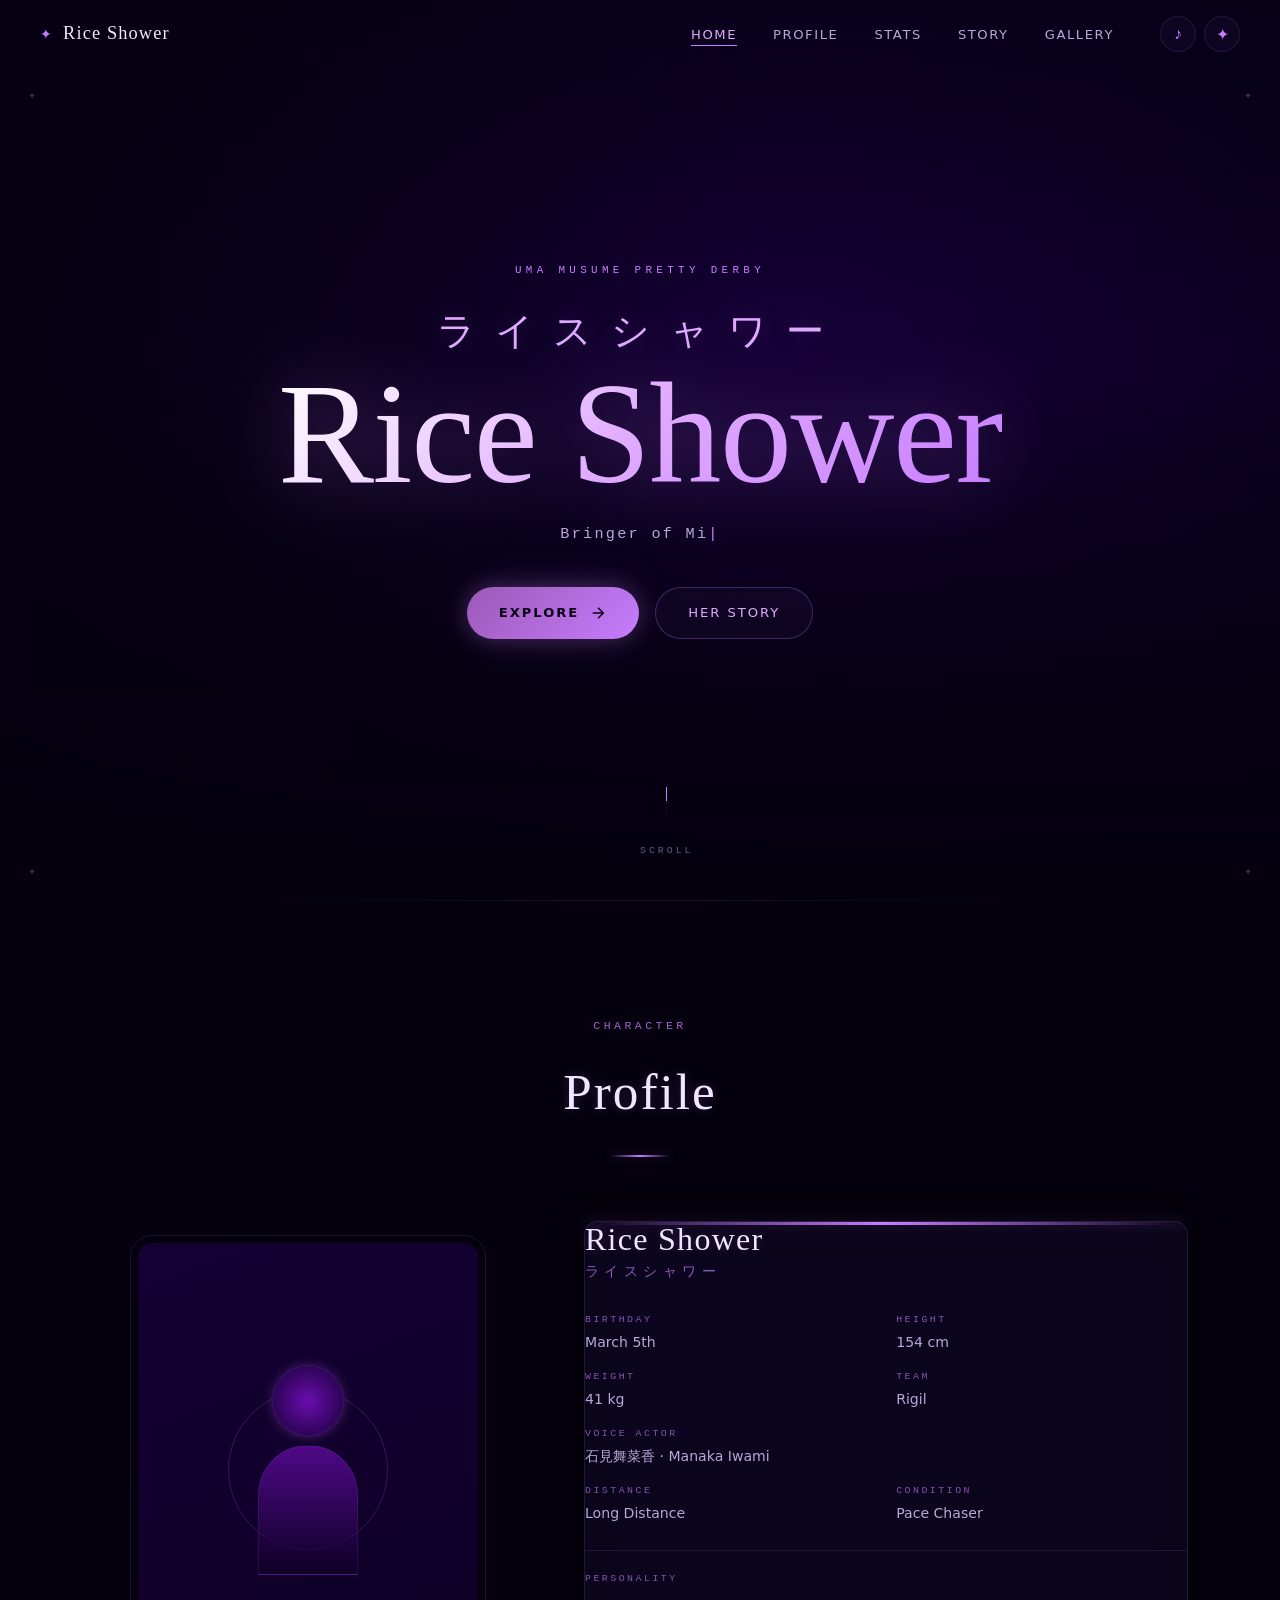
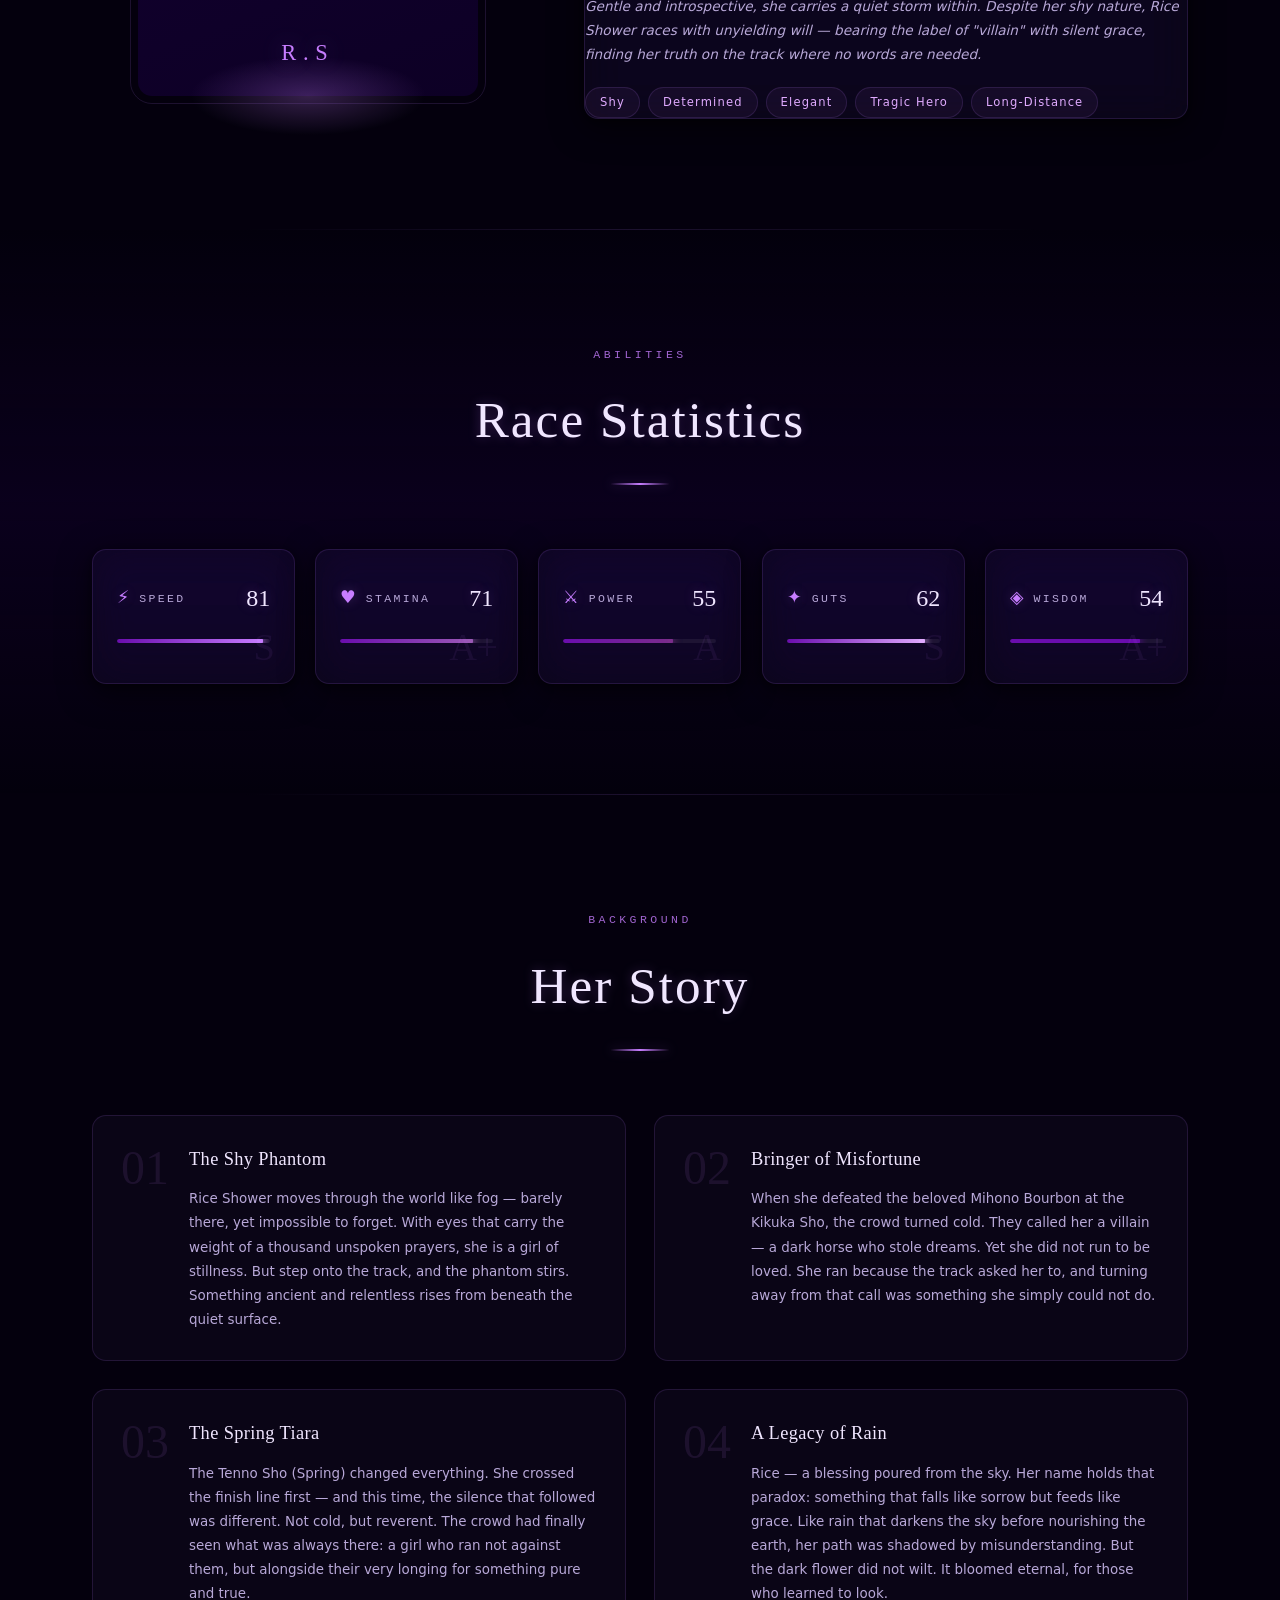
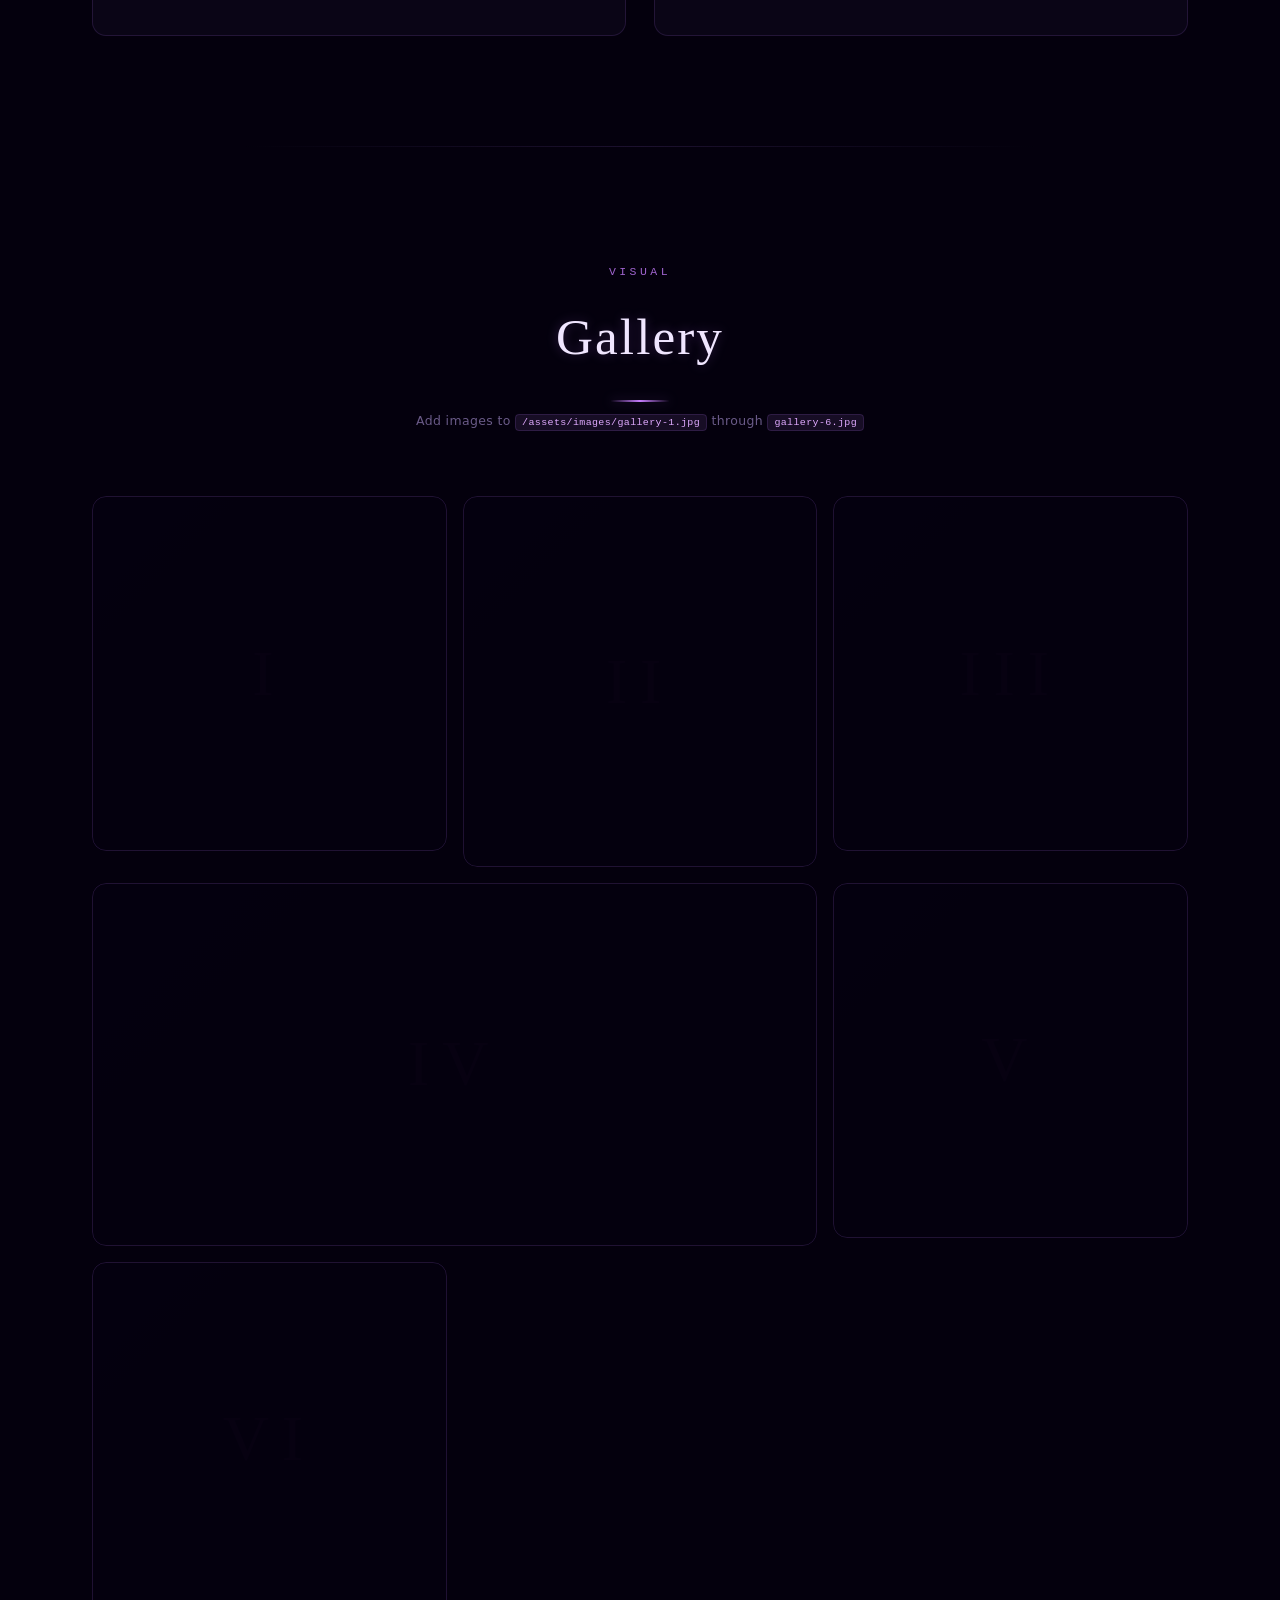
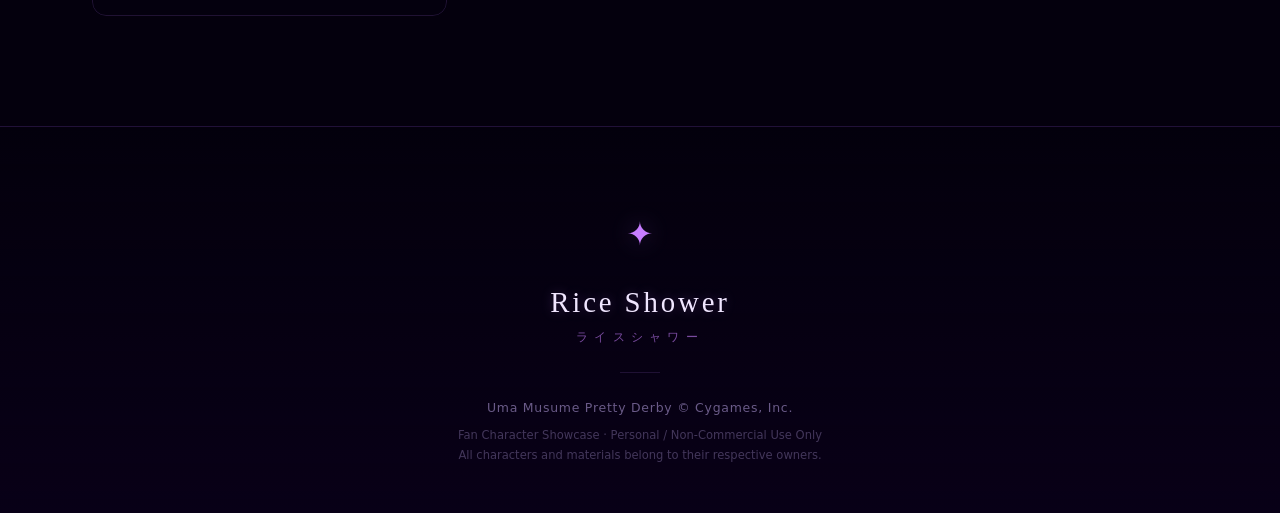
==== Rice Shower Showcase/index.html @ 9d9f04af "Add files via upload" ====
<!DOCTYPE html>
<html lang="id">
<head>
  <meta charset="UTF-8">
  <meta name="viewport" content="width=device-width, initial-scale=1.0">
  <meta name="description" content="Rice Shower — Character Showcase | Uma Musume Pretty Derby">
  <title>Rice Shower ✦ Uma Musume</title>
  <link rel="stylesheet" href="css/style.css">
</head>
<body>

  <!-- Cursor Glow -->
  <div class="cursor-glow" id="cursorGlow"></div>

  <!-- Particle Canvas -->
  <canvas class="particles-canvas" id="particlesCanvas"></canvas>

  <!-- ===== NAVBAR ===== -->
  <nav class="navbar" id="navbar">
    <div class="nav-logo">
      <span class="logo-mark">✦</span>
      <span class="logo-text">Rice Shower</span>
    </div>

    <ul class="nav-links">
      <li><a href="#hero"    class="nav-link" data-label="Home">Home</a></li>
      <li><a href="#profile" class="nav-link" data-label="Profile">Profile</a></li>
      <li><a href="#stats"   class="nav-link" data-label="Stats">Stats</a></li>
      <li><a href="#story"   class="nav-link" data-label="Story">Story</a></li>
      <li><a href="#gallery" class="nav-link" data-label="Gallery">Gallery</a></li>
    </ul>

    <div class="nav-actions">
      <button class="nav-btn" id="musicToggle" title="Toggle BGM" aria-label="Music Toggle">
        <span class="music-off">♪</span>
        <span class="music-on" style="display:none;">♫</span>
      </button>
      <button class="nav-btn bloom-btn" id="nightBloomToggle" title="Night Bloom Mode" aria-label="Night Bloom">
        ✦
      </button>
    </div>

    <button class="hamburger" id="hamburger" aria-label="Menu">
      <span></span><span></span><span></span>
    </button>
  </nav>

  <!-- Mobile Menu -->
  <div class="mobile-menu" id="mobileMenu">
    <ul>
      <li><a href="#hero"    class="mobile-nav-link">Home</a></li>
      <li><a href="#profile" class="mobile-nav-link">Profile</a></li>
      <li><a href="#stats"   class="mobile-nav-link">Stats</a></li>
      <li><a href="#story"   class="mobile-nav-link">Story</a></li>
      <li><a href="#gallery" class="mobile-nav-link">Gallery</a></li>
    </ul>
  </div>

  <!-- ===== HERO ===== -->
  <section class="hero" id="hero">
    <div class="hero-bg" id="heroBg">
      <!-- Place /assets/images/hero-bg.jpg here -->
    </div>
    <div class="hero-overlay"></div>
    <div class="hero-scan"></div>

    <div class="hero-content">
      <p class="hero-label">Uma Musume Pretty Derby</p>
      <h1 class="hero-title">
        <span class="hero-kanji" id="heroKanji">ライスシャワー</span>
        <span class="hero-roman">Rice Shower</span>
      </h1>
      <p class="hero-sub">
        <span class="type-text" id="typeText"></span><span class="type-cursor">|</span>
      </p>
      <div class="hero-cta">
        <a href="#profile" class="cta-primary">
          <span>Explore</span>
          <svg width="18" height="18" viewBox="0 0 24 24" fill="none" stroke="currentColor" stroke-width="2"><line x1="5" y1="12" x2="19" y2="12"/><polyline points="12,5 19,12 12,19"/></svg>
        </a>
        <a href="#story" class="cta-secondary">Her Story</a>
      </div>
    </div>

    <div class="hero-scroll">
      <div class="scroll-track"><div class="scroll-dot"></div></div>
      <span>Scroll</span>
    </div>

    <!-- Decorative corner marks -->
    <div class="corner-mark corner-tl">✦</div>
    <div class="corner-mark corner-tr">✦</div>
    <div class="corner-mark corner-bl">✦</div>
    <div class="corner-mark corner-br">✦</div>
  </section>

  <!-- ===== PROFILE ===== -->
  <section class="section" id="profile">
    <div class="container">
      <div class="sec-header reveal">
        <span class="sec-eyebrow">Character</span>
        <h2 class="sec-title">Profile</h2>
        <div class="sec-rule"></div>
      </div>

      <div class="profile-layout">
        <!-- Image Column -->
        <div class="profile-portrait reveal-left">
          <div class="portrait-wrap">
            <div class="portrait-img" id="portraitImg">
              <!-- Place /assets/images/profile.png -->
              <div class="portrait-fallback">
                <div class="silhouette-ring"></div>
                <div class="silhouette-body">
                  <div class="sil-head"></div>
                  <div class="sil-torso"></div>
                </div>
                <span class="portrait-initials">R.S</span>
              </div>
            </div>
            <div class="portrait-glow"></div>
            <div class="portrait-border"></div>
          </div>
        </div>

        <!-- Info Column -->
        <div class="profile-info reveal-right">
          <div class="glass-card tilt-card">
            <div class="card-stripe"></div>

            <div class="profile-name-block">
              <h3 class="p-name">Rice Shower</h3>
              <span class="p-name-jp">ライスシャワー</span>
            </div>

            <div class="p-grid">
              <div class="p-cell">
                <span class="p-label">Birthday</span>
                <span class="p-val">March 5th</span>
              </div>
              <div class="p-cell">
                <span class="p-label">Height</span>
                <span class="p-val">154 cm</span>
              </div>
              <div class="p-cell">
                <span class="p-label">Weight</span>
                <span class="p-val">41 kg</span>
              </div>
              <div class="p-cell">
                <span class="p-label">Team</span>
                <span class="p-val">Rigil</span>
              </div>
              <div class="p-cell p-cell-wide">
                <span class="p-label">Voice Actor</span>
                <span class="p-val">石見舞菜香 · Manaka Iwami</span>
              </div>
              <div class="p-cell">
                <span class="p-label">Distance</span>
                <span class="p-val">Long Distance</span>
              </div>
              <div class="p-cell">
                <span class="p-label">Condition</span>
                <span class="p-val">Pace Chaser</span>
              </div>
            </div>

            <div class="p-trait">
              <span class="p-label">Personality</span>
              <p class="p-trait-text">Gentle and introspective, she carries a quiet storm within. Despite her shy nature, Rice Shower races with unyielding will — bearing the label of "villain" with silent grace, finding her truth on the track where no words are needed.</p>
            </div>

            <div class="p-tags">
              <span class="tag">Shy</span>
              <span class="tag">Determined</span>
              <span class="tag">Elegant</span>
              <span class="tag">Tragic Hero</span>
              <span class="tag">Long-Distance</span>
            </div>
          </div>
        </div>
      </div>
    </div>
  </section>

  <!-- ===== STATS ===== -->
  <section class="section stats-section" id="stats">
    <div class="container">
      <div class="sec-header reveal">
        <span class="sec-eyebrow">Abilities</span>
        <h2 class="sec-title">Race Statistics</h2>
        <div class="sec-rule"></div>
      </div>

      <div class="stats-grid">

        <div class="stat-card glass-card tilt-card reveal" data-anim-delay="0">
          <div class="stat-top">
            <span class="stat-icon">⚡</span>
            <span class="stat-label">Speed</span>
            <span class="stat-num" data-target="95">0</span>
          </div>
          <div class="stat-track">
            <div class="stat-fill" data-val="95" style="--clr: #c77dff;"></div>
          </div>
          <div class="stat-grade">S</div>
        </div>

        <div class="stat-card glass-card tilt-card reveal" data-anim-delay="80">
          <div class="stat-top">
            <span class="stat-icon">♥</span>
            <span class="stat-label">Stamina</span>
            <span class="stat-num" data-target="87">0</span>
          </div>
          <div class="stat-track">
            <div class="stat-fill" data-val="87" style="--clr: #9b59b6;"></div>
          </div>
          <div class="stat-grade">A+</div>
        </div>

        <div class="stat-card glass-card tilt-card reveal" data-anim-delay="160">
          <div class="stat-top">
            <span class="stat-icon">⚔</span>
            <span class="stat-label">Power</span>
            <span class="stat-num" data-target="72">0</span>
          </div>
          <div class="stat-track">
            <div class="stat-fill" data-val="72" style="--clr: #7b2d8b;"></div>
          </div>
          <div class="stat-grade">A</div>
        </div>

        <div class="stat-card glass-card tilt-card reveal" data-anim-delay="240">
          <div class="stat-top">
            <span class="stat-icon">✦</span>
            <span class="stat-label">Guts</span>
            <span class="stat-num" data-target="90">0</span>
          </div>
          <div class="stat-track">
            <div class="stat-fill" data-val="90" style="--clr: #e0aaff;"></div>
          </div>
          <div class="stat-grade">S</div>
        </div>

        <div class="stat-card glass-card tilt-card reveal" data-anim-delay="320">
          <div class="stat-top">
            <span class="stat-icon">◈</span>
            <span class="stat-label">Wisdom</span>
            <span class="stat-num" data-target="85">0</span>
          </div>
          <div class="stat-track">
            <div class="stat-fill" data-val="85" style="--clr: #6a0dad;"></div>
          </div>
          <div class="stat-grade">A+</div>
        </div>

      </div>
    </div>
  </section>

  <!-- ===== STORY ===== -->
  <section class="section story-section" id="story">
    <div class="container">
      <div class="sec-header reveal">
        <span class="sec-eyebrow">Background</span>
        <h2 class="sec-title">Her Story</h2>
        <div class="sec-rule"></div>
      </div>

      <div class="story-grid">

        <div class="story-block reveal" data-anim-delay="0">
          <div class="story-num">01</div>
          <div class="story-body">
            <h3 class="story-ch">The Shy Phantom</h3>
            <p class="story-p">Rice Shower moves through the world like fog — barely there, yet impossible to forget. With eyes that carry the weight of a thousand unspoken prayers, she is a girl of stillness. But step onto the track, and the phantom stirs. Something ancient and relentless rises from beneath the quiet surface.</p>
          </div>
        </div>

        <div class="story-block reveal" data-anim-delay="100">
          <div class="story-num">02</div>
          <div class="story-body">
            <h3 class="story-ch">Bringer of Misfortune</h3>
            <p class="story-p">When she defeated the beloved Mihono Bourbon at the Kikuka Sho, the crowd turned cold. They called her a villain — a dark horse who stole dreams. Yet she did not run to be loved. She ran because the track asked her to, and turning away from that call was something she simply could not do.</p>
          </div>
        </div>

        <div class="story-block reveal" data-anim-delay="200">
          <div class="story-num">03</div>
          <div class="story-body">
            <h3 class="story-ch">The Spring Tiara</h3>
            <p class="story-p">The Tenno Sho (Spring) changed everything. She crossed the finish line first — and this time, the silence that followed was different. Not cold, but reverent. The crowd had finally seen what was always there: a girl who ran not against them, but alongside their very longing for something pure and true.</p>
          </div>
        </div>

        <div class="story-block reveal" data-anim-delay="300">
          <div class="story-num">04</div>
          <div class="story-body">
            <h3 class="story-ch">A Legacy of Rain</h3>
            <p class="story-p">Rice — a blessing poured from the sky. Her name holds that paradox: something that falls like sorrow but feeds like grace. Like rain that darkens the sky before nourishing the earth, her path was shadowed by misunderstanding. But the dark flower did not wilt. It bloomed eternal, for those who learned to look.</p>
          </div>
        </div>

      </div>
    </div>
  </section>

  <!-- ===== GALLERY ===== -->
  <section class="section gallery-section" id="gallery">
    <div class="container">
      <div class="sec-header reveal">
        <span class="sec-eyebrow">Visual</span>
        <h2 class="sec-title">Gallery</h2>
        <div class="sec-rule"></div>
        <p class="gallery-hint">Add images to <code>/assets/images/gallery-1.jpg</code> through <code>gallery-6.jpg</code></p>
      </div>

      <div class="gallery-grid">

        <div class="g-item reveal" data-anim-delay="0">
          <div class="g-img" style="background-image:url('assets/images/gallery-1.jpg');">
            <div class="g-placeholder"><span>I</span></div>
          </div>
          <div class="g-veil"><span>Racing Spirit</span></div>
        </div>

        <div class="g-item g-tall reveal" data-anim-delay="60">
          <div class="g-img" style="background-image:url('assets/images/gallery-2.jpg');">
            <div class="g-placeholder"><span>II</span></div>
          </div>
          <div class="g-veil"><span>The Phantom</span></div>
        </div>

        <div class="g-item reveal" data-anim-delay="120">
          <div class="g-img" style="background-image:url('assets/images/gallery-3.jpg');">
            <div class="g-placeholder"><span>III</span></div>
          </div>
          <div class="g-veil"><span>Quiet Storm</span></div>
        </div>

        <div class="g-item g-wide reveal" data-anim-delay="180">
          <div class="g-img" style="background-image:url('assets/images/gallery-4.jpg');">
            <div class="g-placeholder"><span>IV</span></div>
          </div>
          <div class="g-veil"><span>Night Race</span></div>
        </div>

        <div class="g-item reveal" data-anim-delay="240">
          <div class="g-img" style="background-image:url('assets/images/gallery-5.jpg');">
            <div class="g-placeholder"><span>V</span></div>
          </div>
          <div class="g-veil"><span>Under the Rain</span></div>
        </div>

        <div class="g-item reveal" data-anim-delay="300">
          <div class="g-img" style="background-image:url('assets/images/gallery-6.jpg');">
            <div class="g-placeholder"><span>VI</span></div>
          </div>
          <div class="g-veil"><span>The Dark Horse</span></div>
        </div>

      </div>
    </div>
  </section>

  <!-- Audio -->
  <audio id="bgm" loop preload="none">
    <source src="assets/audio/bgm.mp3" type="audio/mpeg">
  </audio>

  <!-- ===== FOOTER ===== -->
  <footer class="footer">
    <div class="footer-inner">
      <div class="footer-emblem">✦</div>
      <p class="footer-name">Rice Shower</p>
      <p class="footer-jp">ライスシャワー</p>
      <div class="footer-sep"></div>
      <p class="footer-credit">Uma Musume Pretty Derby © Cygames, Inc.</p>
      <p class="footer-note">Fan Character Showcase · Personal / Non-Commercial Use Only<br>All characters and materials belong to their respective owners.</p>
    </div>
  </footer>

  <script src="js/script.js"></script>
</body>
</html>
---- Rice Shower Showcase/css/style.css ----
/* ============================================================
   RICE SHOWER — Character Portfolio CSS
   Uma Musume Pretty Derby | Dark · Elegant · Cinematic
   ============================================================ */

/* ─── CSS Variables ──────────────────────────────────────── */
:root {
  /* Palette */
  --bg-void:        #04000d;
  --bg-deep:        #08001a;
  --bg-mid:         #0d0025;
  --bg-surface:     #140033;
  --glass:          rgba(180, 120, 255, 0.04);
  --glass-hov:      rgba(180, 120, 255, 0.08);
  --glass-bd:       rgba(180, 120, 255, 0.14);
  --glass-bd-hov:   rgba(180, 120, 255, 0.30);

  --acc:            #c77dff;
  --acc-dim:        #9b59b6;
  --acc-bright:     #e0aaff;
  --acc-deep:       #6a0dad;
  --acc-darkest:    #3a006f;

  --text-1:         #f0e6ff;
  --text-2:         #b8a8d8;
  --text-3:         #6a5a88;
  --text-inv:       #0a0018;

  --glow-sm:        0 0 12px rgba(199,125,255,0.25);
  --glow-md:        0 0 24px rgba(199,125,255,0.30), 0 0 50px rgba(199,125,255,0.10);
  --glow-lg:        0 0 40px rgba(199,125,255,0.40), 0 0 80px rgba(199,125,255,0.15);
  --shadow-card:    0 8px 32px rgba(0,0,0,0.6), 0 2px 8px rgba(0,0,0,0.4);

  /* Fonts */
  --f-display:      "Palatino Linotype", Palatino, "Book Antiqua", Georgia, serif;
  --f-body:         "Gill Sans", "Gill Sans MT", Calibri, "Trebuchet MS", system-ui, sans-serif;
  --f-mono:         "Courier New", Courier, monospace;

  /* Motion */
  --ease:           cubic-bezier(0.4, 0, 0.2, 1);
  --ease-out:       cubic-bezier(0, 0, 0.2, 1);
  --ease-spring:    cubic-bezier(0.34, 1.56, 0.64, 1);

  /* Layout */
  --nav-h:          68px;
  --max-w:          1160px;
  --r:              14px;
}

/* Night Bloom Mode */
body.night-bloom {
  --acc:            #ff00cc;
  --acc-dim:        #cc00aa;
  --acc-bright:     #ff66ee;
  --acc-deep:       #880088;
  --glass:          rgba(255, 0, 204, 0.06);
  --glass-hov:      rgba(255, 0, 204, 0.12);
  --glass-bd:       rgba(255, 0, 204, 0.22);
  --glass-bd-hov:   rgba(0, 255, 255, 0.40);
  --glow-sm:        0 0 14px rgba(255,0,204,0.35);
  --glow-md:        0 0 28px rgba(255,0,204,0.45), 0 0 60px rgba(0,255,255,0.15);
  --glow-lg:        0 0 50px rgba(255,0,204,0.55), 0 0 100px rgba(0,255,255,0.20);
  --text-1:         #fff0ff;
  --text-2:         #ffaaee;
}

/* ─── Reset ──────────────────────────────────────────────── */
*, *::before, *::after { box-sizing: border-box; margin: 0; padding: 0; }

html {
  scroll-behavior: smooth;
  scroll-padding-top: var(--nav-h);
}

body {
  background: var(--bg-void);
  color: var(--text-1);
  font-family: var(--f-body);
  line-height: 1.7;
  overflow-x: hidden;
  cursor: none;
}

a { text-decoration: none; color: inherit; }
ul { list-style: none; }
img { display: block; max-width: 100%; }
code {
  font-family: var(--f-mono);
  font-size: 0.8em;
  background: rgba(199,125,255,0.1);
  border: 1px solid var(--glass-bd);
  padding: 2px 6px;
  border-radius: 4px;
  color: var(--acc-bright);
}

/* ─── Scrollbar ──────────────────────────────────────────── */
::-webkit-scrollbar { width: 6px; }
::-webkit-scrollbar-track { background: var(--bg-void); }
::-webkit-scrollbar-thumb {
  background: var(--acc-deep);
  border-radius: 3px;
}
::-webkit-scrollbar-thumb:hover { background: var(--acc-dim); }

/* ─── Cursor Glow ────────────────────────────────────────── */
.cursor-glow {
  position: fixed;
  width: 320px;
  height: 320px;
  border-radius: 50%;
  background: radial-gradient(circle, rgba(199,125,255,0.12) 0%, transparent 70%);
  pointer-events: none;
  transform: translate(-50%, -50%);
  transition: left 0.08s var(--ease), top 0.08s var(--ease);
  z-index: 9999;
  mix-blend-mode: screen;
}
body.night-bloom .cursor-glow {
  background: radial-gradient(circle, rgba(255,0,204,0.18) 0%, rgba(0,255,255,0.06) 50%, transparent 70%);
}

/* ─── Particle Canvas ────────────────────────────────────── */
.particles-canvas {
  position: fixed;
  inset: 0;
  pointer-events: none;
  z-index: 0;
  opacity: 0.55;
}

/* ─── Global Sections ────────────────────────────────────── */
.section {
  position: relative;
  z-index: 1;
  padding: 110px 0;
  background: transparent;
}

.section::before {
  content: '';
  position: absolute;
  left: 50%;
  top: 0;
  transform: translateX(-50%);
  width: min(800px, 80vw);
  height: 1px;
  background: linear-gradient(90deg, transparent, var(--glass-bd), transparent);
}

.container {
  max-width: var(--max-w);
  margin: 0 auto;
  padding: 0 32px;
}

.sec-header {
  text-align: center;
  margin-bottom: 64px;
}

.sec-eyebrow {
  display: inline-block;
  font-family: var(--f-mono);
  font-size: 0.72rem;
  letter-spacing: 0.3em;
  text-transform: uppercase;
  color: var(--acc);
  margin-bottom: 12px;
  opacity: 0.8;
}

.sec-title {
  font-family: var(--f-display);
  font-size: clamp(2rem, 4vw, 3.2rem);
  font-weight: 400;
  color: var(--text-1);
  letter-spacing: 0.04em;
  text-shadow: var(--glow-sm);
  margin-bottom: 20px;
}

.sec-rule {
  width: 60px;
  height: 2px;
  background: linear-gradient(90deg, transparent, var(--acc), transparent);
  margin: 0 auto;
  box-shadow: var(--glow-sm);
}

/* ─── Glass Card ─────────────────────────────────────────── */
.glass-card {
  background: var(--glass);
  border: 1px solid var(--glass-bd);
  border-radius: var(--r);
  backdrop-filter: blur(20px) saturate(160%);
  -webkit-backdrop-filter: blur(20px) saturate(160%);
  box-shadow: var(--shadow-card);
  transition: border-color 0.35s var(--ease),
              box-shadow 0.35s var(--ease),
              background 0.35s var(--ease);
}
.glass-card:hover {
  background: var(--glass-hov);
  border-color: var(--glass-bd-hov);
  box-shadow: var(--shadow-card), var(--glow-md);
}

/* ─── Reveal Animations ──────────────────────────────────── */
.reveal,
.reveal-left,
.reveal-right {
  opacity: 0;
  transition: opacity 0.75s var(--ease-out), transform 0.75s var(--ease-out);
}
.reveal         { transform: translateY(36px); }
.reveal-left    { transform: translateX(-48px); }
.reveal-right   { transform: translateX(48px); }

.reveal.visible,
.reveal-left.visible,
.reveal-right.visible {
  opacity: 1;
  transform: none;
}

/* ─── NAVBAR ─────────────────────────────────────────────── */
.navbar {
  position: fixed;
  top: 0; left: 0; right: 0;
  z-index: 1000;
  height: var(--nav-h);
  display: flex;
  align-items: center;
  padding: 0 40px;
  gap: 32px;
  transition: background 0.4s var(--ease), backdrop-filter 0.4s, box-shadow 0.4s;
}
.navbar.scrolled {
  background: rgba(4, 0, 13, 0.82);
  backdrop-filter: blur(24px) saturate(180%);
  -webkit-backdrop-filter: blur(24px) saturate(180%);
  box-shadow: 0 1px 0 var(--glass-bd), 0 4px 24px rgba(0,0,0,0.5);
}

.nav-logo {
  display: flex;
  align-items: center;
  gap: 10px;
  margin-right: auto;
  font-family: var(--f-display);
  font-size: 1.15rem;
  letter-spacing: 0.06em;
  color: var(--text-1);
}
.logo-mark {
  color: var(--acc);
  font-size: 0.9rem;
  animation: spin-slow 8s linear infinite;
}
@keyframes spin-slow {
  to { transform: rotate(360deg); }
}

.nav-links {
  display: flex;
  gap: 8px;
}
.nav-link {
  position: relative;
  padding: 8px 14px;
  font-size: 0.82rem;
  letter-spacing: 0.12em;
  text-transform: uppercase;
  color: var(--text-2);
  transition: color 0.25s;
}
.nav-link::after {
  content: '';
  position: absolute;
  bottom: 4px; left: 14px; right: 14px;
  height: 1px;
  background: var(--acc);
  transform: scaleX(0);
  transform-origin: left;
  transition: transform 0.3s var(--ease);
  box-shadow: var(--glow-sm);
}
.nav-link:hover,
.nav-link.active {
  color: var(--acc-bright);
}
.nav-link:hover::after,
.nav-link.active::after {
  transform: scaleX(1);
}

.nav-actions {
  display: flex;
  gap: 8px;
}
.nav-btn {
  width: 36px;
  height: 36px;
  border-radius: 50%;
  border: 1px solid var(--glass-bd);
  background: var(--glass);
  color: var(--acc);
  font-size: 1rem;
  cursor: none;
  display: flex;
  align-items: center;
  justify-content: center;
  transition: all 0.3s var(--ease);
  backdrop-filter: blur(10px);
}
.nav-btn:hover {
  border-color: var(--acc);
  background: rgba(199,125,255,0.15);
  box-shadow: var(--glow-sm);
}
.bloom-btn.active {
  background: rgba(199,125,255,0.2);
  border-color: var(--acc);
  box-shadow: var(--glow-md);
  animation: pulse-btn 1.8s ease-in-out infinite;
}
@keyframes pulse-btn {
  0%, 100% { box-shadow: var(--glow-sm); }
  50%       { box-shadow: var(--glow-md); }
}

.hamburger {
  display: none;
  flex-direction: column;
  gap: 5px;
  width: 36px;
  background: none;
  border: none;
  cursor: none;
  padding: 4px;
}
.hamburger span {
  display: block;
  height: 1.5px;
  background: var(--text-2);
  border-radius: 2px;
  transition: all 0.3s var(--ease);
  transform-origin: center;
}
.hamburger.open span:nth-child(1) { transform: translateY(6.5px) rotate(45deg); }
.hamburger.open span:nth-child(2) { opacity: 0; transform: scaleX(0); }
.hamburger.open span:nth-child(3) { transform: translateY(-6.5px) rotate(-45deg); }

/* Mobile Menu */
.mobile-menu {
  position: fixed;
  top: var(--nav-h);
  left: 0; right: 0;
  background: rgba(4, 0, 13, 0.95);
  backdrop-filter: blur(24px);
  z-index: 999;
  padding: 24px 0;
  transform: translateY(-110%);
  opacity: 0;
  transition: transform 0.4s var(--ease), opacity 0.4s;
  border-bottom: 1px solid var(--glass-bd);
}
.mobile-menu.open {
  transform: translateY(0);
  opacity: 1;
}
.mobile-nav-link {
  display: block;
  padding: 14px 40px;
  font-size: 0.9rem;
  letter-spacing: 0.15em;
  text-transform: uppercase;
  color: var(--text-2);
  border-bottom: 1px solid var(--glass-bd);
  transition: color 0.25s, padding-left 0.25s;
}
.mobile-nav-link:hover { color: var(--acc-bright); padding-left: 56px; }

/* ─── HERO ───────────────────────────────────────────────── */
.hero {
  position: relative;
  height: 100vh;
  min-height: 600px;
  display: flex;
  align-items: center;
  justify-content: center;
  overflow: hidden;
  z-index: 1;
}

.hero-bg {
  position: absolute;
  inset: 0;
  background:
    url('../assets/images/hero-bg.jpg') center/cover no-repeat,
    radial-gradient(ellipse 120% 100% at 60% 40%,
      #1a0040 0%, #0a001f 40%, #04000d 100%);
  transform: scale(1.08);
  transition: transform 0.1s linear;
  will-change: transform;
}

.hero-overlay {
  position: absolute;
  inset: 0;
  background:
    linear-gradient(180deg, rgba(4,0,13,0.35) 0%, rgba(4,0,13,0.15) 40%, rgba(4,0,13,0.75) 85%, var(--bg-void) 100%),
    linear-gradient(90deg, rgba(4,0,13,0.60) 0%, transparent 60%);
}

.hero-scan {
  position: absolute;
  inset: 0;
  background: repeating-linear-gradient(
    0deg,
    transparent,
    transparent 2px,
    rgba(100, 0, 200, 0.012) 2px,
    rgba(100, 0, 200, 0.012) 4px
  );
  pointer-events: none;
  opacity: 0.5;
}

.hero-content {
  position: relative;
  z-index: 2;
  text-align: center;
  padding: 0 24px;
  animation: hero-appear 1.2s var(--ease-out) both;
}
@keyframes hero-appear {
  from { opacity: 0; transform: translateY(24px); }
  to   { opacity: 1; transform: translateY(0); }
}

.hero-label {
  font-family: var(--f-mono);
  font-size: 0.68rem;
  letter-spacing: 0.4em;
  text-transform: uppercase;
  color: var(--acc);
  opacity: 0.75;
  margin-bottom: 20px;
  animation: hero-appear 1.2s 0.1s var(--ease-out) both;
}

.hero-title {
  display: flex;
  flex-direction: column;
  gap: 4px;
  margin-bottom: 24px;
}
.hero-kanji {
  font-family: var(--f-display);
  font-size: clamp(1.4rem, 4vw, 2.4rem);
  font-weight: 300;
  letter-spacing: 0.5em;
  color: var(--acc-bright);
  text-shadow: var(--glow-md);
  opacity: 0.85;
  animation: hero-appear 1.2s 0.2s var(--ease-out) both;
}
.hero-roman {
  font-family: var(--f-display);
  font-size: clamp(4rem, 12vw, 9rem);
  font-weight: 400;
  letter-spacing: -0.01em;
  line-height: 0.9;
  background: linear-gradient(135deg, #ffffff 0%, var(--acc-bright) 50%, var(--acc) 100%);
  -webkit-background-clip: text;
  -webkit-text-fill-color: transparent;
  background-clip: text;
  text-shadow: none;
  filter: drop-shadow(0 0 40px rgba(199,125,255,0.4));
  animation: hero-appear 1.2s 0.3s var(--ease-out) both;
}

.hero-sub {
  font-family: var(--f-mono);
  font-size: clamp(0.75rem, 2vw, 0.95rem);
  letter-spacing: 0.15em;
  color: var(--text-2);
  height: 1.6em;
  margin-bottom: 40px;
  animation: hero-appear 1.2s 0.5s var(--ease-out) both;
}
.type-cursor {
  color: var(--acc);
  animation: blink 0.9s step-end infinite;
}
@keyframes blink {
  0%, 100% { opacity: 1; }
  50%       { opacity: 0; }
}

.hero-cta {
  display: flex;
  gap: 16px;
  justify-content: center;
  flex-wrap: wrap;
  animation: hero-appear 1.2s 0.7s var(--ease-out) both;
}

.cta-primary {
  display: inline-flex;
  align-items: center;
  gap: 10px;
  padding: 14px 32px;
  border-radius: 50px;
  background: linear-gradient(135deg, var(--acc-dim), var(--acc));
  color: var(--text-inv);
  font-size: 0.82rem;
  font-weight: 600;
  letter-spacing: 0.15em;
  text-transform: uppercase;
  transition: all 0.3s var(--ease);
  box-shadow: var(--glow-md), 0 4px 20px rgba(0,0,0,0.4);
}
.cta-primary:hover {
  transform: translateY(-2px) scale(1.03);
  box-shadow: var(--glow-lg), 0 8px 30px rgba(0,0,0,0.5);
}
.cta-primary svg { transition: transform 0.3s var(--ease); }
.cta-primary:hover svg { transform: translateX(4px); }

.cta-secondary {
  display: inline-flex;
  align-items: center;
  padding: 14px 32px;
  border-radius: 50px;
  border: 1px solid var(--glass-bd-hov);
  background: var(--glass);
  color: var(--acc-bright);
  font-size: 0.82rem;
  letter-spacing: 0.15em;
  text-transform: uppercase;
  backdrop-filter: blur(12px);
  transition: all 0.3s var(--ease);
}
.cta-secondary:hover {
  background: var(--glass-hov);
  border-color: var(--acc);
  box-shadow: var(--glow-sm);
  transform: translateY(-2px);
}

/* Hero Scroll Indicator */
.hero-scroll {
  position: absolute;
  bottom: 40px;
  left: 50%;
  transform: translateX(-50%);
  z-index: 2;
  display: flex;
  flex-direction: column;
  align-items: center;
  gap: 8px;
  animation: hero-appear 1.2s 1s var(--ease-out) both;
}
.scroll-track {
  width: 1px;
  height: 48px;
  background: linear-gradient(180deg, var(--glass-bd), transparent);
  position: relative;
  overflow: hidden;
}
.scroll-dot {
  position: absolute;
  top: 0;
  width: 1px;
  height: 14px;
  background: var(--acc);
  box-shadow: var(--glow-sm);
  animation: scroll-drip 1.8s ease-in-out infinite;
}
@keyframes scroll-drip {
  0%   { top: 0;    opacity: 1; }
  100% { top: 48px; opacity: 0; }
}
.hero-scroll span {
  font-family: var(--f-mono);
  font-size: 0.62rem;
  letter-spacing: 0.3em;
  text-transform: uppercase;
  color: var(--text-3);
}

/* Corner Marks */
.corner-mark {
  position: absolute;
  z-index: 2;
  font-size: 0.6rem;
  color: rgba(199,125,255,0.3);
  pointer-events: none;
}
.corner-tl { top: calc(var(--nav-h) + 20px); left: 28px; }
.corner-tr { top: calc(var(--nav-h) + 20px); right: 28px; }
.corner-bl { bottom: 20px; left: 28px; }
.corner-br { bottom: 20px; right: 28px; }

/* ─── PROFILE ────────────────────────────────────────────── */
.profile-layout {
  display: grid;
  grid-template-columns: 1fr 1.4fr;
  gap: 60px;
  align-items: center;
}

.profile-portrait {
  display: flex;
  justify-content: center;
}

.portrait-wrap {
  position: relative;
  width: min(340px, 90vw);
}

.portrait-img {
  position: relative;
  width: 100%;
  aspect-ratio: 3/4;
  border-radius: var(--r);
  overflow: hidden;
  background:
    url('../assets/images/profile.png') center/cover no-repeat,
    linear-gradient(160deg, var(--bg-surface) 0%, var(--bg-mid) 100%);
}

.portrait-fallback {
  position: absolute;
  inset: 0;
  display: flex;
  flex-direction: column;
  align-items: center;
  justify-content: center;
  gap: 16px;
}

.silhouette-ring {
  position: absolute;
  width: 160px; height: 160px;
  border-radius: 50%;
  border: 1px solid rgba(199,125,255,0.2);
  top: 50%; left: 50%;
  transform: translate(-50%, -50%);
  animation: ring-pulse 3s ease-in-out infinite;
}
@keyframes ring-pulse {
  0%,100% { transform: translate(-50%,-50%) scale(1);   opacity: 0.3; }
  50%      { transform: translate(-50%,-50%) scale(1.06); opacity: 0.7; }
}

.silhouette-body {
  display: flex;
  flex-direction: column;
  align-items: center;
  gap: 8px;
  z-index: 1;
}
.sil-head {
  width: 72px; height: 72px;
  border-radius: 50%;
  background: radial-gradient(circle, var(--acc-deep) 0%, var(--bg-surface) 100%);
  border: 1px solid var(--glass-bd);
  box-shadow: var(--glow-sm);
}
.sil-torso {
  width: 100px; height: 130px;
  border-radius: 50px 50px 0 0;
  background: linear-gradient(180deg, var(--acc-deep) 0%, var(--bg-mid) 100%);
  border: 1px solid var(--glass-bd);
  opacity: 0.7;
}

.portrait-initials {
  position: absolute;
  bottom: 24px;
  font-family: var(--f-display);
  font-size: 1.4rem;
  letter-spacing: 0.3em;
  color: var(--acc);
  text-shadow: var(--glow-md);
  z-index: 2;
}

.portrait-glow {
  position: absolute;
  bottom: -40px; left: 50%;
  transform: translateX(-50%);
  width: 70%;
  height: 80px;
  background: radial-gradient(ellipse, rgba(199,125,255,0.25) 0%, transparent 70%);
  pointer-events: none;
}

.portrait-border {
  position: absolute;
  inset: -8px;
  border-radius: calc(var(--r) + 8px);
  border: 1px solid var(--glass-bd);
  pointer-events: none;
  animation: border-glow 4s ease-in-out infinite;
}
@keyframes border-glow {
  0%,100% { border-color: var(--glass-bd);     box-shadow: none; }
  50%      { border-color: var(--glass-bd-hov); box-shadow: var(--glow-sm); }
}

/* Profile Card */
.profile-card {
  padding: 36px;
  position: relative;
  overflow: hidden;
}

.card-stripe {
  position: absolute;
  top: 0; left: 0; right: 0;
  height: 3px;
  background: linear-gradient(90deg, transparent, var(--acc), transparent);
  box-shadow: var(--glow-sm);
}

.profile-name-block {
  margin-bottom: 28px;
}
.p-name {
  font-family: var(--f-display);
  font-size: 2rem;
  font-weight: 400;
  letter-spacing: 0.04em;
  color: var(--text-1);
  text-shadow: var(--glow-sm);
  line-height: 1.1;
}
.p-name-jp {
  font-family: var(--f-display);
  font-size: 0.85rem;
  letter-spacing: 0.4em;
  color: var(--acc);
  opacity: 0.7;
}

.p-grid {
  display: grid;
  grid-template-columns: 1fr 1fr;
  gap: 14px 20px;
  margin-bottom: 24px;
}
.p-cell { display: flex; flex-direction: column; gap: 2px; }
.p-cell-wide { grid-column: span 2; }

.p-label {
  font-family: var(--f-mono);
  font-size: 0.62rem;
  letter-spacing: 0.25em;
  text-transform: uppercase;
  color: var(--acc);
  opacity: 0.65;
}
.p-val {
  font-size: 0.88rem;
  color: var(--text-2);
  font-weight: 500;
}

.p-trait {
  border-top: 1px solid var(--glass-bd);
  padding-top: 20px;
  margin-bottom: 20px;
  display: flex;
  flex-direction: column;
  gap: 8px;
}
.p-trait-text {
  font-size: 0.85rem;
  color: var(--text-2);
  line-height: 1.75;
  font-style: italic;
}

.p-tags {
  display: flex;
  flex-wrap: wrap;
  gap: 8px;
}
.tag {
  padding: 5px 14px;
  border-radius: 50px;
  border: 1px solid var(--glass-bd);
  font-size: 0.72rem;
  letter-spacing: 0.1em;
  color: var(--acc-bright);
  background: rgba(199,125,255,0.06);
  transition: all 0.25s var(--ease);
}
.tag:hover {
  border-color: var(--acc);
  background: rgba(199,125,255,0.14);
  box-shadow: var(--glow-sm);
}

/* ─── STATS ──────────────────────────────────────────────── */
.stats-section {
  background: linear-gradient(180deg, transparent 0%, rgba(20,0,51,0.4) 50%, transparent 100%);
}

.stats-grid {
  display: grid;
  grid-template-columns: repeat(auto-fit, minmax(200px, 1fr));
  gap: 20px;
}

.stat-card {
  padding: 28px 24px;
  position: relative;
  overflow: hidden;
  cursor: default;
}

.stat-top {
  display: flex;
  align-items: center;
  gap: 10px;
  margin-bottom: 20px;
}
.stat-icon {
  font-size: 1.1rem;
  color: var(--acc);
  text-shadow: var(--glow-sm);
  flex-shrink: 0;
}
.stat-label {
  font-family: var(--f-mono);
  font-size: 0.72rem;
  letter-spacing: 0.2em;
  text-transform: uppercase;
  color: var(--text-2);
  flex: 1;
}
.stat-num {
  font-family: var(--f-display);
  font-size: 1.5rem;
  font-weight: 400;
  color: var(--text-1);
  text-shadow: var(--glow-sm);
  min-width: 2.5ch;
  text-align: right;
}

.stat-track {
  height: 4px;
  background: rgba(255,255,255,0.06);
  border-radius: 2px;
  overflow: hidden;
  margin-bottom: 12px;
}
.stat-fill {
  height: 100%;
  width: 0;
  border-radius: 2px;
  background: linear-gradient(90deg, var(--acc-deep), var(--clr, var(--acc)));
  box-shadow: 0 0 8px var(--clr, var(--acc));
  transition: width 1.6s cubic-bezier(0.4, 0, 0.2, 1);
  position: relative;
}
.stat-fill::after {
  content: '';
  position: absolute;
  right: 0; top: 50%;
  transform: translateY(-50%);
  width: 6px; height: 6px;
  border-radius: 50%;
  background: var(--clr, var(--acc));
  box-shadow: 0 0 8px var(--clr, var(--acc));
}

.stat-grade {
  position: absolute;
  bottom: 16px;
  right: 20px;
  font-family: var(--f-display);
  font-size: 2.4rem;
  font-weight: 400;
  color: rgba(199,125,255,0.07);
  letter-spacing: -0.02em;
  pointer-events: none;
  transition: color 0.3s;
  line-height: 1;
}
.stat-card:hover .stat-grade { color: rgba(199,125,255,0.14); }

/* ─── STORY ──────────────────────────────────────────────── */
.story-grid {
  display: grid;
  grid-template-columns: repeat(2, 1fr);
  gap: 28px;
}

.story-block {
  display: flex;
  gap: 20px;
  padding: 28px;
  background: var(--glass);
  border: 1px solid var(--glass-bd);
  border-radius: var(--r);
  transition: border-color 0.3s, box-shadow 0.3s;
  position: relative;
  overflow: hidden;
}
.story-block::before {
  content: '';
  position: absolute;
  top: 0; left: 0; right: 0;
  height: 1px;
  background: linear-gradient(90deg, var(--acc), transparent);
  transform: scaleX(0);
  transform-origin: left;
  transition: transform 0.4s var(--ease);
}
.story-block:hover {
  border-color: var(--glass-bd-hov);
  box-shadow: var(--glow-sm);
}
.story-block:hover::before { transform: scaleX(1); }

.story-num {
  font-family: var(--f-display);
  font-size: 3rem;
  font-weight: 400;
  color: rgba(199,125,255,0.10);
  line-height: 1;
  flex-shrink: 0;
  transition: color 0.3s;
}
.story-block:hover .story-num { color: rgba(199,125,255,0.22); }

.story-body { flex: 1; }
.story-ch {
  font-family: var(--f-display);
  font-size: 1.15rem;
  font-weight: 400;
  color: var(--text-1);
  margin-bottom: 12px;
  letter-spacing: 0.02em;
}
.story-p {
  font-size: 0.84rem;
  color: var(--text-2);
  line-height: 1.8;
}

/* ─── GALLERY ────────────────────────────────────────────── */
.gallery-hint {
  margin-top: 8px;
  font-size: 0.78rem;
  color: var(--text-3);
  letter-spacing: 0.03em;
}

.gallery-grid {
  display: grid;
  grid-template-columns: repeat(3, 1fr);
  grid-template-rows: auto;
  gap: 16px;
}

.g-item {
  position: relative;
  border-radius: var(--r);
  overflow: hidden;
  aspect-ratio: 1;
  cursor: none;
}
.g-item.g-tall {
  grid-row: span 2;
  aspect-ratio: auto;
}
.g-item.g-wide {
  grid-column: span 2;
  aspect-ratio: 2/1;
}

.g-img {
  position: absolute;
  inset: 0;
  background:
    center/cover no-repeat,
    radial-gradient(circle at var(--gx,50%) var(--gy,50%),
      var(--bg-surface) 0%, var(--bg-deep) 100%);
  transition: transform 0.5s var(--ease);
}

/* Elegant placeholder for missing images */
.g-placeholder {
  position: absolute;
  inset: 0;
  display: flex;
  align-items: center;
  justify-content: center;
  background: linear-gradient(135deg, var(--bg-surface) 0%, var(--bg-mid) 100%);
  border: 1px solid var(--glass-bd);
  border-radius: var(--r);
  transition: background 0.3s;
}
/* Hide placeholder if background-image is loaded (approximation via opacity) */
.g-img[style*="gallery"] .g-placeholder { opacity: 0.08; }

.g-placeholder span {
  font-family: var(--f-display);
  font-size: 4rem;
  font-weight: 300;
  color: rgba(199,125,255,0.18);
  letter-spacing: 0.2em;
  pointer-events: none;
  line-height: 1;
}

.g-veil {
  position: absolute;
  inset: 0;
  background: linear-gradient(180deg, transparent 40%, rgba(4,0,13,0.85) 100%);
  display: flex;
  align-items: flex-end;
  padding: 20px;
  opacity: 0;
  transition: opacity 0.35s var(--ease);
}
.g-veil span {
  font-family: var(--f-display);
  font-size: 0.85rem;
  letter-spacing: 0.12em;
  color: var(--acc-bright);
  text-shadow: var(--glow-sm);
}

.g-item:hover .g-img { transform: scale(1.07); }
.g-item:hover .g-veil { opacity: 1; }
.g-item:hover .g-placeholder { background: linear-gradient(135deg, #1a0040 0%, #0d0025 100%); }

/* Subtle frame on gallery items */
.g-item::after {
  content: '';
  position: absolute;
  inset: 0;
  border-radius: var(--r);
  border: 1px solid var(--glass-bd);
  pointer-events: none;
  transition: border-color 0.3s;
}
.g-item:hover::after { border-color: var(--glass-bd-hov); }

/* ─── FOOTER ─────────────────────────────────────────────── */
.footer {
  position: relative;
  z-index: 1;
  padding: 80px 0 48px;
  border-top: 1px solid var(--glass-bd);
  text-align: center;
  background: linear-gradient(180deg, transparent, rgba(10,0,26,0.8));
}
.footer-inner { padding: 0 24px; }

.footer-emblem {
  font-size: 2rem;
  color: var(--acc);
  text-shadow: var(--glow-md);
  margin-bottom: 16px;
  animation: spin-slow 10s linear infinite;
  display: inline-block;
}
.footer-name {
  font-family: var(--f-display);
  font-size: 1.8rem;
  font-weight: 400;
  letter-spacing: 0.1em;
  color: var(--text-1);
  text-shadow: var(--glow-sm);
}
.footer-jp {
  font-family: var(--f-display);
  font-size: 0.78rem;
  letter-spacing: 0.5em;
  color: var(--acc);
  opacity: 0.6;
  margin-bottom: 24px;
}
.footer-sep {
  width: 40px;
  height: 1px;
  background: var(--glass-bd);
  margin: 24px auto;
}
.footer-credit {
  font-size: 0.78rem;
  color: var(--text-3);
  letter-spacing: 0.06em;
  margin-bottom: 8px;
}
.footer-note {
  font-size: 0.72rem;
  color: rgba(106,90,136,0.6);
  line-height: 1.7;
}

/* ─── Card 3D Tilt ───────────────────────────────────────── */
.tilt-card {
  transform-style: preserve-3d;
  will-change: transform;
  transition: transform 0.25s var(--ease), box-shadow 0.25s var(--ease);
}

/* ─── RESPONSIVE ─────────────────────────────────────────── */
@media (max-width: 1024px) {
  .profile-layout { grid-template-columns: 1fr; gap: 40px; }
  .portrait-wrap { width: min(280px, 90vw); }
  .story-grid { grid-template-columns: 1fr; }
}

@media (max-width: 768px) {
  .nav-links { display: none; }
  .hamburger { display: flex; }
  .nav-actions { gap: 6px; }

  .hero-roman { font-size: clamp(3rem, 18vw, 6rem); }

  .gallery-grid {
    grid-template-columns: repeat(2, 1fr);
  }
  .g-item.g-tall { grid-row: span 1; aspect-ratio: 1; }
  .g-item.g-wide { grid-column: span 1; aspect-ratio: 1; }

  .container { padding: 0 20px; }
  .section { padding: 80px 0; }
  .stats-grid { grid-template-columns: repeat(2, 1fr); }
}

@media (max-width: 480px) {
  .hero-cta { flex-direction: column; align-items: center; }
  .gallery-grid { grid-template-columns: 1fr; }
  .p-grid { grid-template-columns: 1fr; }
  .p-cell-wide { grid-column: span 1; }
  .stats-grid { grid-template-columns: 1fr; }
  .profile-card { padding: 24px; }
}

/* ─── Animations ─────────────────────────────────────────── */
@keyframes float-up {
  0%   { transform: translateY(0)   scale(1);   opacity: 0.6; }
  100% { transform: translateY(-80px) scale(0.6); opacity: 0; }
}
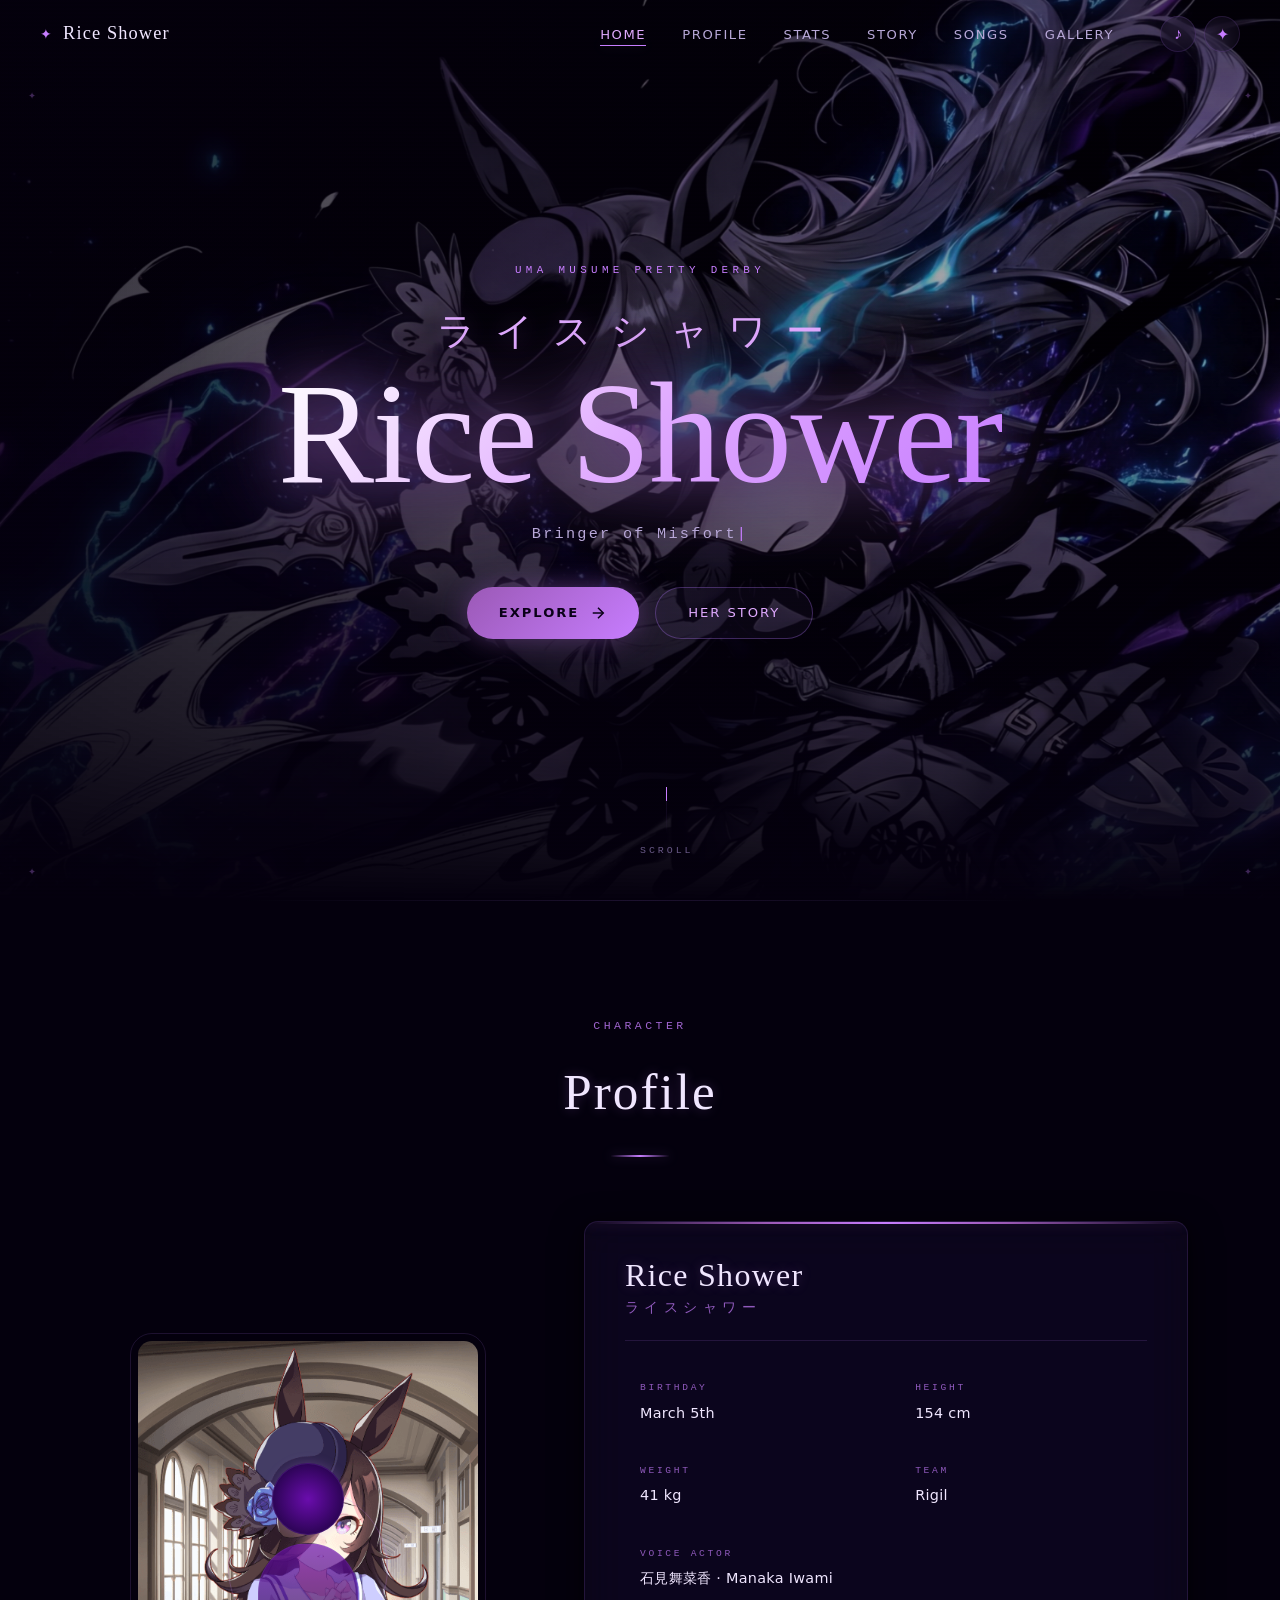
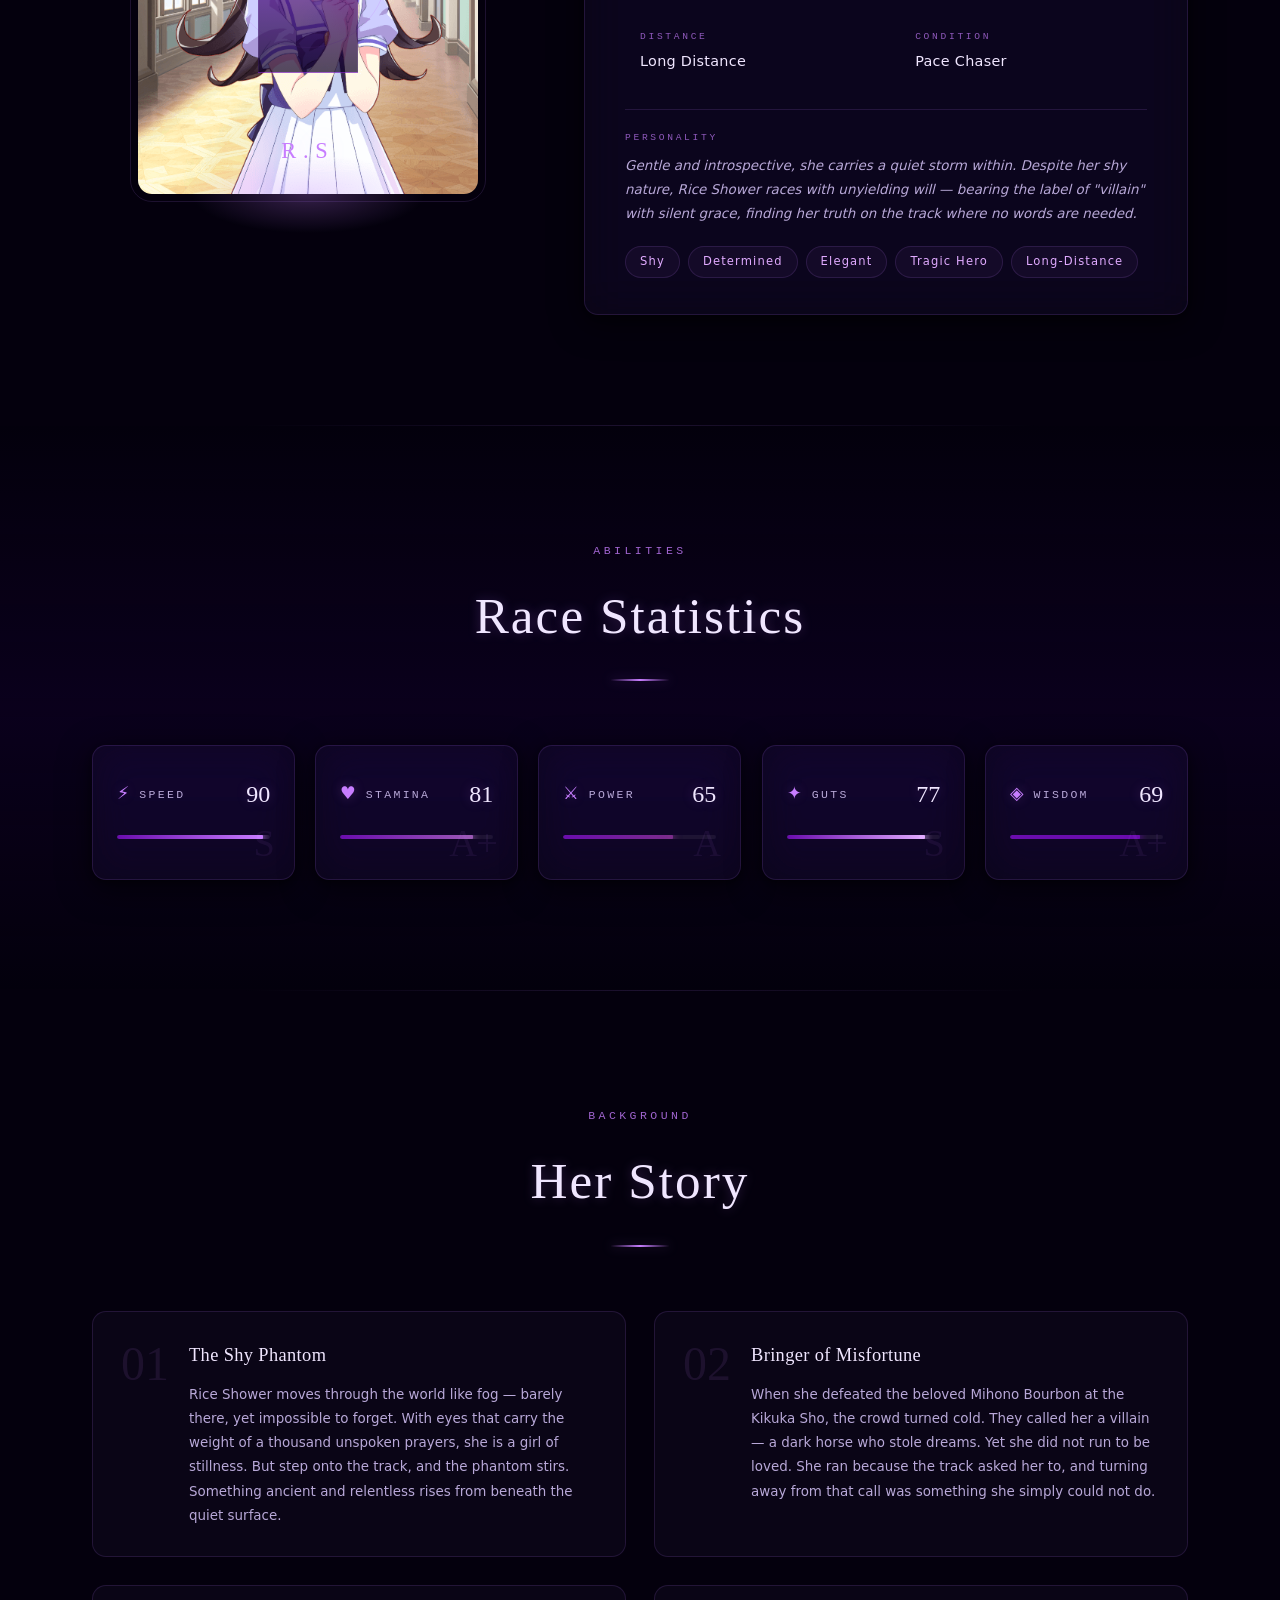
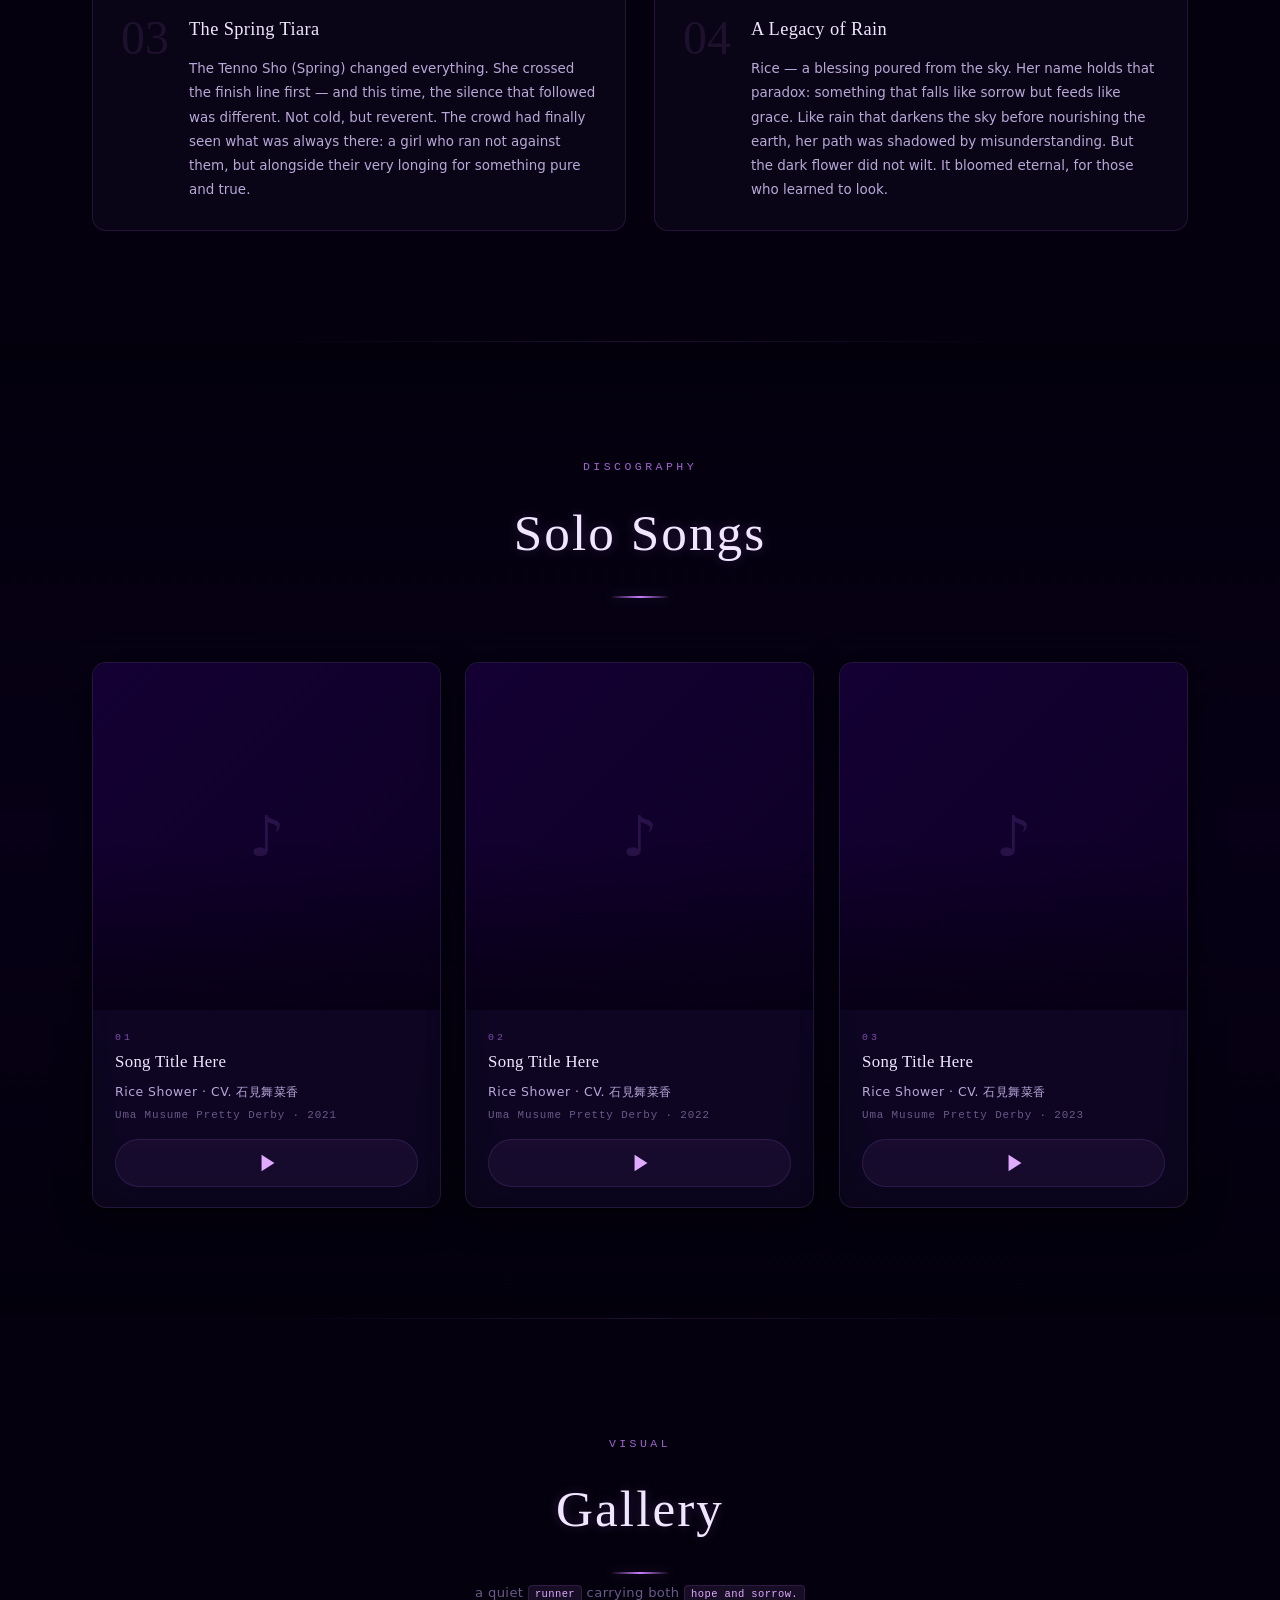
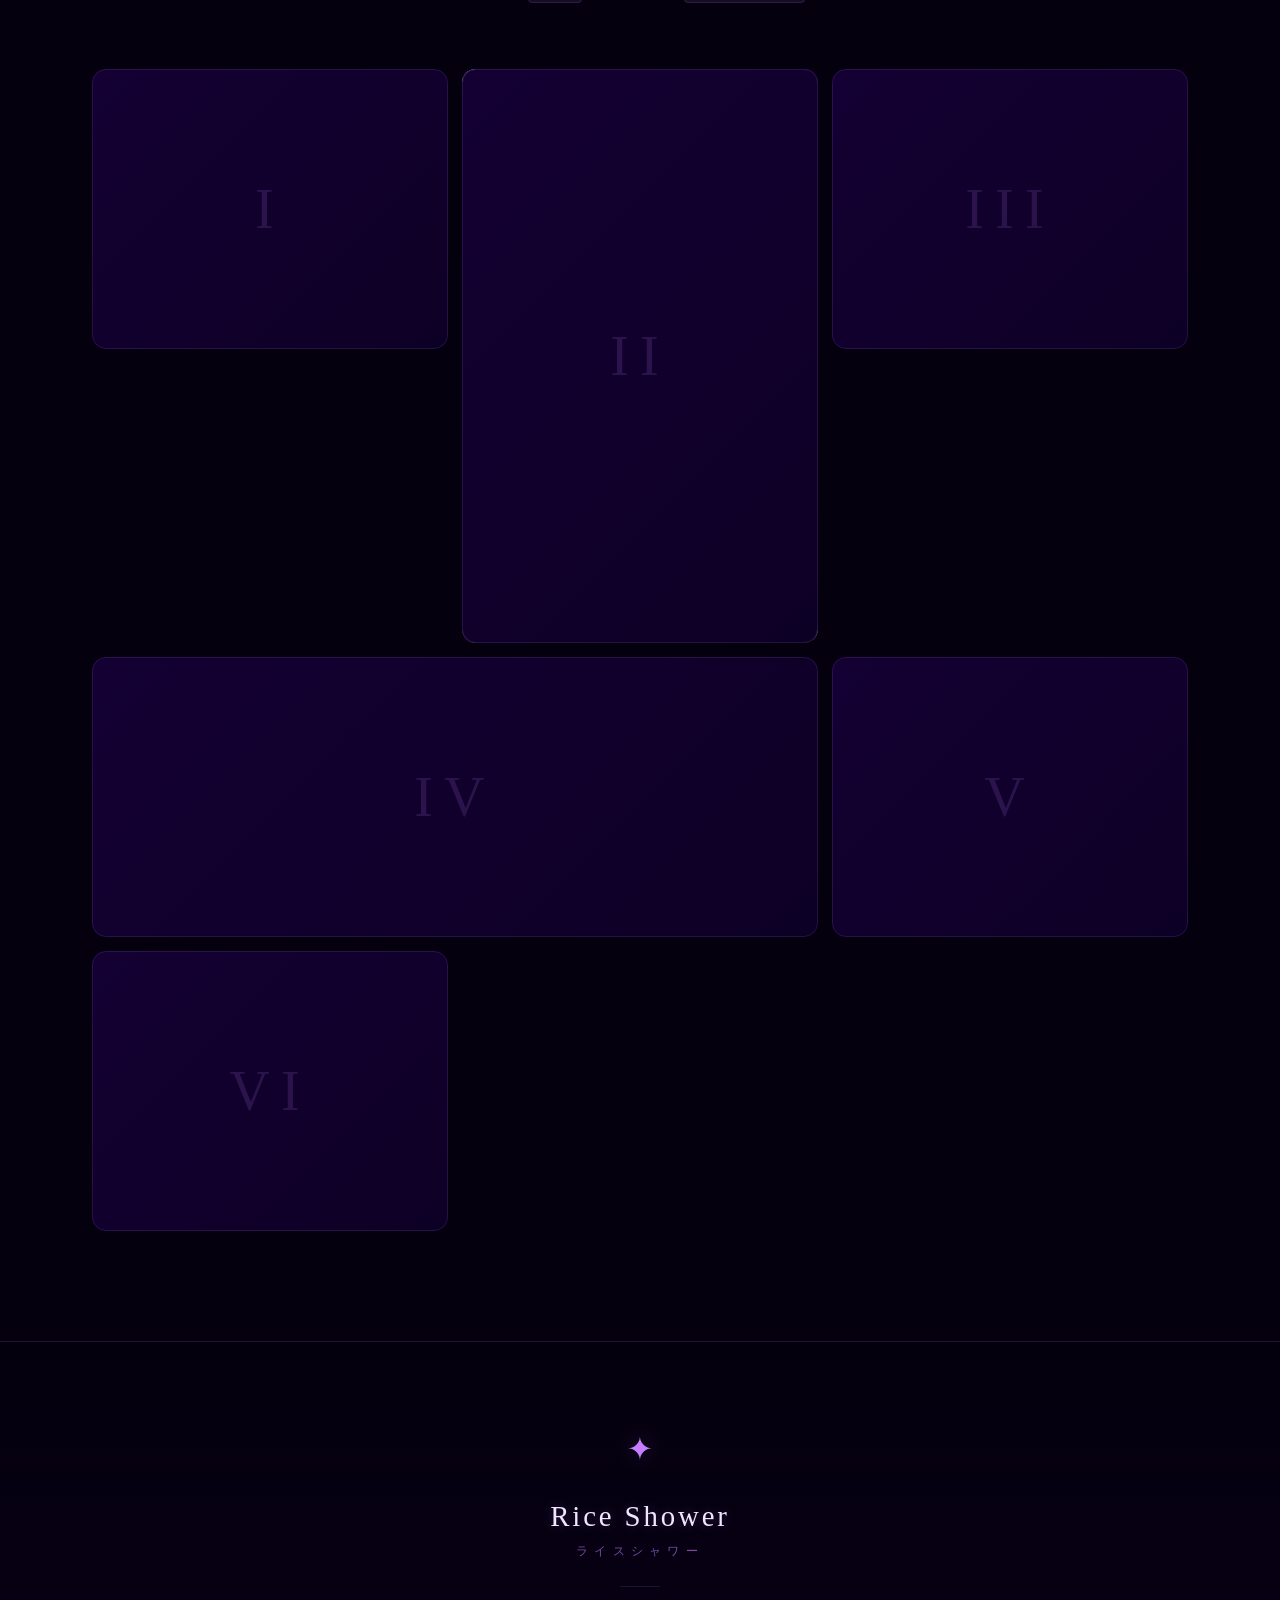
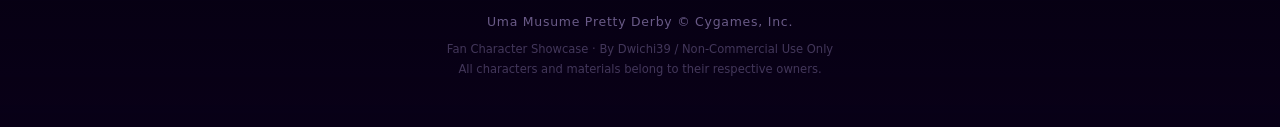
==== commit 845d5819: "Add files via upload" ====
--- a/Rice Shower Showcase/index.html
+++ b/Rice Shower Showcase/index.html
@@ -27,6 +27,7 @@
       <li><a href="#profile" class="nav-link" data-label="Profile">Profile</a></li>
       <li><a href="#stats"   class="nav-link" data-label="Stats">Stats</a></li>
       <li><a href="#story"   class="nav-link" data-label="Story">Story</a></li>
+      <li><a href="#songs"   class="nav-link" data-label="Songs">Songs</a></li>
       <li><a href="#gallery" class="nav-link" data-label="Gallery">Gallery</a></li>
     </ul>
 
@@ -52,6 +53,7 @@
       <li><a href="#profile" class="mobile-nav-link">Profile</a></li>
       <li><a href="#stats"   class="mobile-nav-link">Stats</a></li>
       <li><a href="#story"   class="mobile-nav-link">Story</a></li>
+      <li><a href="#songs"   class="mobile-nav-link">Songs</a></li>
       <li><a href="#gallery" class="mobile-nav-link">Gallery</a></li>
     </ul>
   </div>
@@ -125,8 +127,9 @@
 
         <!-- Info Column -->
         <div class="profile-info reveal-right">
-          <div class="glass-card tilt-card">
+          <div class="glass-card profile-card tilt-card">
             <div class="card-stripe"></div>
+            <div class="card-shimmer"></div>
 
             <div class="profile-name-block">
               <h3 class="p-name">Rice Shower</h3>
@@ -304,6 +307,78 @@
     </div>
   </section>
 
+  <!-- ===== SONGS ===== -->
+  <section class="section songs-section" id="songs">
+    <div class="container">
+      <div class="sec-header reveal">
+        <span class="sec-eyebrow">Discography</span>
+        <h2 class="sec-title">Solo Songs</h2>
+        <div class="sec-rule"></div>
+      </div>
+
+      <div class="songs-grid">
+
+        <!-- Song Card 1 -->
+        <div class="song-card glass-card tilt-card reveal" data-anim-delay="0">
+          <div class="song-cover-wrap">
+            <div class="song-cover" style="background-image:url('assets/images/song-cover-1.jpg');">
+              <div class="song-cover-ph">♪</div>
+            </div>
+            <div class="song-cover-glow"></div>
+          </div>
+          <div class="song-body">
+            <span class="song-num">01</span>
+            <h3 class="song-title">Song Title Here</h3>
+            <p class="song-artist">Rice Shower · CV. 石見舞菜香</p>
+            <p class="song-meta">Uma Musume Pretty Derby · 2021</p>
+          </div>
+          <a href="player.html?track=1" class="song-play-btn" title="Play">
+            <svg width="22" height="22" viewBox="0 0 24 24" fill="currentColor"><polygon points="5,3 19,12 5,21"/></svg>
+          </a>
+        </div>
+
+        <!-- Song Card 2 -->
+        <div class="song-card glass-card tilt-card reveal" data-anim-delay="120">
+          <div class="song-cover-wrap">
+            <div class="song-cover" style="background-image:url('assets/images/song-cover-2.jpg');">
+              <div class="song-cover-ph">♪</div>
+            </div>
+            <div class="song-cover-glow"></div>
+          </div>
+          <div class="song-body">
+            <span class="song-num">02</span>
+            <h3 class="song-title">Song Title Here</h3>
+            <p class="song-artist">Rice Shower · CV. 石見舞菜香</p>
+            <p class="song-meta">Uma Musume Pretty Derby · 2022</p>
+          </div>
+          <a href="player.html?track=2" class="song-play-btn" title="Play">
+            <svg width="22" height="22" viewBox="0 0 24 24" fill="currentColor"><polygon points="5,3 19,12 5,21"/></svg>
+          </a>
+        </div>
+
+        <!-- Song Card 3 -->
+        <div class="song-card glass-card tilt-card reveal" data-anim-delay="240">
+          <div class="song-cover-wrap">
+            <div class="song-cover" style="background-image:url('assets/images/song-cover-3.jpg');">
+              <div class="song-cover-ph">♪</div>
+            </div>
+            <div class="song-cover-glow"></div>
+          </div>
+          <div class="song-body">
+            <span class="song-num">03</span>
+            <h3 class="song-title">Song Title Here</h3>
+            <p class="song-artist">Rice Shower · CV. 石見舞菜香</p>
+            <p class="song-meta">Uma Musume Pretty Derby · 2023</p>
+          </div>
+          <a href="player.html?track=3" class="song-play-btn" title="Play">
+            <svg width="22" height="22" viewBox="0 0 24 24" fill="currentColor"><polygon points="5,3 19,12 5,21"/></svg>
+          </a>
+        </div>
+
+      </div>
+    </div>
+  </section>
+
   <!-- ===== GALLERY ===== -->
   <section class="section gallery-section" id="gallery">
     <div class="container">
@@ -311,7 +386,7 @@
         <span class="sec-eyebrow">Visual</span>
         <h2 class="sec-title">Gallery</h2>
         <div class="sec-rule"></div>
-        <p class="gallery-hint">Add images to <code>/assets/images/gallery-1.jpg</code> through <code>gallery-6.jpg</code></p>
+        <p class="gallery-hint"> a quiet <code> runner</code> carrying both <code> hope and sorrow.</code></p>
       </div>
 
       <div class="gallery-grid">
@@ -375,7 +450,7 @@
       <p class="footer-jp">ライスシャワー</p>
       <div class="footer-sep"></div>
       <p class="footer-credit">Uma Musume Pretty Derby © Cygames, Inc.</p>
-      <p class="footer-note">Fan Character Showcase · Personal / Non-Commercial Use Only<br>All characters and materials belong to their respective owners.</p>
+      <p class="footer-note">Fan Character Showcase · By Dwichi39 / Non-Commercial Use Only<br>All characters and materials belong to their respective owners.</p>
     </div>
   </footer>
 
--- a/Rice Shower Showcase/css/style.css
+++ b/Rice Shower Showcase/css/style.css
@@ -410,8 +410,8 @@
   position: absolute;
   inset: 0;
   background:
-    linear-gradient(180deg, rgba(4,0,13,0.35) 0%, rgba(4,0,13,0.15) 40%, rgba(4,0,13,0.75) 85%, var(--bg-void) 100%),
-    linear-gradient(90deg, rgba(4,0,13,0.60) 0%, transparent 60%);
+    linear-gradient(180deg, rgba(4,0,13,0.50) 0%, rgba(4,0,13,0.28) 35%, rgba(4,0,13,0.72) 80%, var(--bg-void) 100%),
+    linear-gradient(90deg, rgba(4,0,13,0.75) 0%, rgba(4,0,13,0.30) 55%, transparent 80%);
 }
 
 .hero-scan {
@@ -478,7 +478,10 @@
   -webkit-text-fill-color: transparent;
   background-clip: text;
   text-shadow: none;
-  filter: drop-shadow(0 0 40px rgba(199,125,255,0.4));
+  filter:
+    drop-shadow(0 0 50px rgba(199,125,255,0.65))
+    drop-shadow(0 0 20px rgba(199,125,255,0.40))
+    drop-shadow(0 4px 24px rgba(0,0,0,0.95));
   animation: hero-appear 1.2s 0.3s var(--ease-out) both;
 }
 
@@ -716,21 +719,66 @@
 
 /* Profile Card */
 .profile-card {
-  padding: 36px;
+  padding: 36px 40px;
   position: relative;
   overflow: hidden;
 }
 
+/* Shimmer sweep on hover */
+.card-shimmer {
+  position: absolute;
+  inset: 0;
+  background: linear-gradient(
+    105deg,
+    transparent 30%,
+    rgba(199,125,255,0.06) 50%,
+    transparent 70%
+  );
+  transform: translateX(-100%);
+  transition: transform 0s;
+  pointer-events: none;
+}
+.profile-card:hover .card-shimmer {
+  transform: translateX(100%);
+  transition: transform 0.7s var(--ease);
+}
+
+/* Enhanced hover glow for profile card */
+.profile-card.glass-card:hover {
+  background: rgba(180,120,255,0.07);
+  border-color: rgba(199,125,255,0.35);
+  box-shadow:
+    var(--shadow-card),
+    0 0 30px rgba(199,125,255,0.18),
+    0 0 70px rgba(199,125,255,0.08),
+    inset 0 0 30px rgba(199,125,255,0.03);
+}
+
 .card-stripe {
   position: absolute;
   top: 0; left: 0; right: 0;
-  height: 3px;
-  background: linear-gradient(90deg, transparent, var(--acc), transparent);
+  height: 2px;
+  background: linear-gradient(90deg, transparent 0%, var(--acc-dim) 30%, var(--acc) 50%, var(--acc-dim) 70%, transparent 100%);
   box-shadow: var(--glow-sm);
 }
+
+/* Left accent bar */
+.profile-card::before {
+  content: '';
+  position: absolute;
+  top: 20%; left: 0;
+  width: 2px;
+  height: 60%;
+  background: linear-gradient(180deg, transparent, var(--acc-dim), transparent);
+  opacity: 0;
+  transition: opacity 0.4s;
+}
+.profile-card:hover::before { opacity: 1; }
 
 .profile-name-block {
   margin-bottom: 28px;
+  padding-bottom: 20px;
+  border-bottom: 1px solid var(--glass-bd);
 }
 .p-name {
   font-family: var(--f-display);
@@ -752,24 +800,37 @@
 .p-grid {
   display: grid;
   grid-template-columns: 1fr 1fr;
-  gap: 14px 20px;
+  gap: 16px 28px;
   margin-bottom: 24px;
 }
-.p-cell { display: flex; flex-direction: column; gap: 2px; }
+.p-cell {
+  display: flex;
+  flex-direction: column;
+  gap: 4px;
+  padding: 10px 14px;
+  border-radius: 8px;
+  border: 1px solid transparent;
+  transition: border-color 0.25s, background 0.25s;
+}
+.p-cell:hover {
+  background: rgba(199,125,255,0.04);
+  border-color: var(--glass-bd);
+}
 .p-cell-wide { grid-column: span 2; }
 
 .p-label {
   font-family: var(--f-mono);
-  font-size: 0.62rem;
-  letter-spacing: 0.25em;
+  font-size: 0.60rem;
+  letter-spacing: 0.28em;
   text-transform: uppercase;
   color: var(--acc);
-  opacity: 0.65;
+  opacity: 0.7;
 }
 .p-val {
-  font-size: 0.88rem;
-  color: var(--text-2);
+  font-size: 0.9rem;
+  color: var(--text-1);
   font-weight: 500;
+  letter-spacing: 0.02em;
 }
 
 .p-trait {
@@ -781,9 +842,9 @@
   gap: 8px;
 }
 .p-trait-text {
-  font-size: 0.85rem;
+  font-size: 0.84rem;
   color: var(--text-2);
-  line-height: 1.75;
+  line-height: 1.8;
   font-style: italic;
 }
 
@@ -799,13 +860,15 @@
   font-size: 0.72rem;
   letter-spacing: 0.1em;
   color: var(--acc-bright);
-  background: rgba(199,125,255,0.06);
+  background: rgba(199,125,255,0.05);
   transition: all 0.25s var(--ease);
+  cursor: default;
 }
 .tag:hover {
   border-color: var(--acc);
   background: rgba(199,125,255,0.14);
   box-shadow: var(--glow-sm);
+  transform: translateY(-1px);
 }
 
 /* ─── STATS ──────────────────────────────────────────────── */
@@ -961,7 +1024,7 @@
 /* ─── GALLERY ────────────────────────────────────────────── */
 .gallery-hint {
   margin-top: 8px;
-  font-size: 0.78rem;
+  font-size: 0.82rem;
   color: var(--text-3);
   letter-spacing: 0.03em;
 }
@@ -969,34 +1032,32 @@
 .gallery-grid {
   display: grid;
   grid-template-columns: repeat(3, 1fr);
-  grid-template-rows: auto;
-  gap: 16px;
+  grid-auto-rows: 280px;
+  gap: 14px;
 }
 
 .g-item {
   position: relative;
   border-radius: var(--r);
   overflow: hidden;
-  aspect-ratio: 1;
   cursor: none;
+  /* No forced aspect-ratio — grid-auto-rows controls height */
 }
 .g-item.g-tall {
   grid-row: span 2;
-  aspect-ratio: auto;
 }
 .g-item.g-wide {
   grid-column: span 2;
-  aspect-ratio: 2/1;
 }
 
 .g-img {
   position: absolute;
   inset: 0;
-  background:
-    center/cover no-repeat,
-    radial-gradient(circle at var(--gx,50%) var(--gy,50%),
-      var(--bg-surface) 0%, var(--bg-deep) 100%);
-  transition: transform 0.5s var(--ease);
+  background-size: cover;
+  background-position: center;
+  background-repeat: no-repeat;
+  background-color: var(--bg-surface);
+  transition: transform 0.55s var(--ease);
 }
 
 /* Elegant placeholder for missing images */
@@ -1007,18 +1068,16 @@
   align-items: center;
   justify-content: center;
   background: linear-gradient(135deg, var(--bg-surface) 0%, var(--bg-mid) 100%);
-  border: 1px solid var(--glass-bd);
-  border-radius: var(--r);
   transition: background 0.3s;
 }
-/* Hide placeholder if background-image is loaded (approximation via opacity) */
-.g-img[style*="gallery"] .g-placeholder { opacity: 0.08; }
+/* Fade out placeholder when bg-image is present */
+.g-img:not([style*="gallery"]) .g-placeholder { opacity: 1; }
 
 .g-placeholder span {
   font-family: var(--f-display);
-  font-size: 4rem;
+  font-size: 3.5rem;
   font-weight: 300;
-  color: rgba(199,125,255,0.18);
+  color: rgba(199,125,255,0.15);
   letter-spacing: 0.2em;
   pointer-events: none;
   line-height: 1;
@@ -1027,26 +1086,29 @@
 .g-veil {
   position: absolute;
   inset: 0;
-  background: linear-gradient(180deg, transparent 40%, rgba(4,0,13,0.85) 100%);
+  background: linear-gradient(180deg, transparent 40%, rgba(4,0,13,0.88) 100%);
   display: flex;
   align-items: flex-end;
   padding: 20px;
   opacity: 0;
   transition: opacity 0.35s var(--ease);
+  z-index: 1;
 }
 .g-veil span {
   font-family: var(--f-display);
-  font-size: 0.85rem;
+  font-size: 0.88rem;
   letter-spacing: 0.12em;
   color: var(--acc-bright);
   text-shadow: var(--glow-sm);
 }
 
-.g-item:hover .g-img { transform: scale(1.07); }
+.g-item:hover .g-img { transform: scale(1.06); }
 .g-item:hover .g-veil { opacity: 1; }
-.g-item:hover .g-placeholder { background: linear-gradient(135deg, #1a0040 0%, #0d0025 100%); }
-
-/* Subtle frame on gallery items */
+.g-item:hover .g-placeholder {
+  background: linear-gradient(135deg, #1a0040 0%, #0d0025 100%);
+}
+
+/* Subtle frame */
 .g-item::after {
   content: '';
   position: absolute;
@@ -1055,8 +1117,142 @@
   border: 1px solid var(--glass-bd);
   pointer-events: none;
   transition: border-color 0.3s;
-}
-.g-item:hover::after { border-color: var(--glass-bd-hov); }
+  z-index: 2;
+}
+.g-item:hover::after { border-color: rgba(199,125,255,0.28); }
+
+/* ─── SONGS ──────────────────────────────────────────────── */
+.songs-section {
+  background: linear-gradient(180deg, transparent 0%, rgba(14,0,40,0.35) 50%, transparent 100%);
+}
+
+.songs-grid {
+  display: grid;
+  grid-template-columns: repeat(3, 1fr);
+  gap: 24px;
+}
+
+.song-card {
+  display: flex;
+  flex-direction: column;
+  gap: 0;
+  overflow: hidden;
+  position: relative;
+  transition: border-color 0.35s, box-shadow 0.35s, transform 0.25s var(--ease);
+}
+
+.song-card:hover {
+  border-color: rgba(199,125,255,0.32);
+  box-shadow: var(--shadow-card), var(--glow-md);
+}
+
+.song-cover-wrap {
+  position: relative;
+  width: 100%;
+  aspect-ratio: 1;
+  flex-shrink: 0;
+}
+
+.song-cover {
+  position: absolute;
+  inset: 0;
+  background-size: cover;
+  background-position: center;
+  background-color: var(--bg-surface);
+  transition: transform 0.5s var(--ease);
+}
+.song-card:hover .song-cover { transform: scale(1.04); }
+
+.song-cover-ph {
+  position: absolute;
+  inset: 0;
+  display: flex;
+  align-items: center;
+  justify-content: center;
+  font-size: 3.5rem;
+  color: rgba(199,125,255,0.14);
+  background: linear-gradient(135deg, var(--bg-surface), var(--bg-mid));
+  letter-spacing: 0;
+}
+
+.song-cover-glow {
+  position: absolute;
+  bottom: 0; left: 0; right: 0;
+  height: 50%;
+  background: linear-gradient(180deg, transparent, rgba(4,0,13,0.7));
+  pointer-events: none;
+  z-index: 1;
+}
+
+.song-body {
+  padding: 20px 22px 14px;
+  flex: 1;
+  display: flex;
+  flex-direction: column;
+  gap: 4px;
+}
+
+.song-num {
+  font-family: var(--f-mono);
+  font-size: 0.62rem;
+  letter-spacing: 0.3em;
+  color: var(--acc);
+  opacity: 0.6;
+}
+
+.song-title {
+  font-family: var(--f-display);
+  font-size: 1.05rem;
+  font-weight: 400;
+  color: var(--text-1);
+  letter-spacing: 0.02em;
+  line-height: 1.3;
+  margin-bottom: 4px;
+  transition: color 0.25s;
+}
+.song-card:hover .song-title { color: var(--acc-bright); text-shadow: var(--glow-sm); }
+
+.song-artist {
+  font-size: 0.78rem;
+  color: var(--text-2);
+  letter-spacing: 0.04em;
+}
+
+.song-meta {
+  font-family: var(--f-mono);
+  font-size: 0.68rem;
+  color: var(--text-3);
+  letter-spacing: 0.08em;
+}
+
+.song-play-btn {
+  display: flex;
+  align-items: center;
+  justify-content: center;
+  gap: 0;
+  margin: 0 22px 20px;
+  padding: 12px;
+  border-radius: 50px;
+  border: 1px solid var(--glass-bd);
+  background: rgba(199,125,255,0.06);
+  color: var(--acc-bright);
+  font-size: 0.78rem;
+  letter-spacing: 0.15em;
+  transition: all 0.3s var(--ease);
+  cursor: none;
+}
+.song-play-btn svg {
+  margin-left: 2px;
+  transition: transform 0.3s var(--ease);
+}
+.song-play-btn:hover {
+  background: linear-gradient(135deg, var(--acc-dim), var(--acc));
+  border-color: var(--acc);
+  color: var(--text-inv);
+  box-shadow: var(--glow-md);
+  transform: translateY(-1px);
+}
+.song-play-btn:hover svg { transform: scale(1.15); }
 
 /* ─── FOOTER ─────────────────────────────────────────────── */
 .footer {
@@ -1123,6 +1319,8 @@
   .profile-layout { grid-template-columns: 1fr; gap: 40px; }
   .portrait-wrap { width: min(280px, 90vw); }
   .story-grid { grid-template-columns: 1fr; }
+  .songs-grid { grid-template-columns: repeat(2, 1fr); gap: 20px; }
+  .gallery-grid { grid-auto-rows: 240px; }
 }
 
 @media (max-width: 768px) {
@@ -1134,9 +1332,12 @@
 
   .gallery-grid {
     grid-template-columns: repeat(2, 1fr);
+    grid-auto-rows: 200px;
   }
-  .g-item.g-tall { grid-row: span 1; aspect-ratio: 1; }
-  .g-item.g-wide { grid-column: span 1; aspect-ratio: 1; }
+  .g-item.g-tall { grid-row: span 1; }
+  .g-item.g-wide { grid-column: span 1; }
+
+  .songs-grid { grid-template-columns: 1fr; max-width: 400px; margin: 0 auto; }
 
   .container { padding: 0 20px; }
   .section { padding: 80px 0; }
@@ -1145,11 +1346,13 @@
 
 @media (max-width: 480px) {
   .hero-cta { flex-direction: column; align-items: center; }
-  .gallery-grid { grid-template-columns: 1fr; }
+  .gallery-grid { grid-template-columns: 1fr; grid-auto-rows: 260px; }
+  .g-item.g-wide { grid-column: span 1; }
   .p-grid { grid-template-columns: 1fr; }
   .p-cell-wide { grid-column: span 1; }
   .stats-grid { grid-template-columns: 1fr; }
-  .profile-card { padding: 24px; }
+  .profile-card { padding: 24px 22px; }
+  .songs-grid { max-width: 100%; }
 }
 
 /* ─── Animations ─────────────────────────────────────────── */
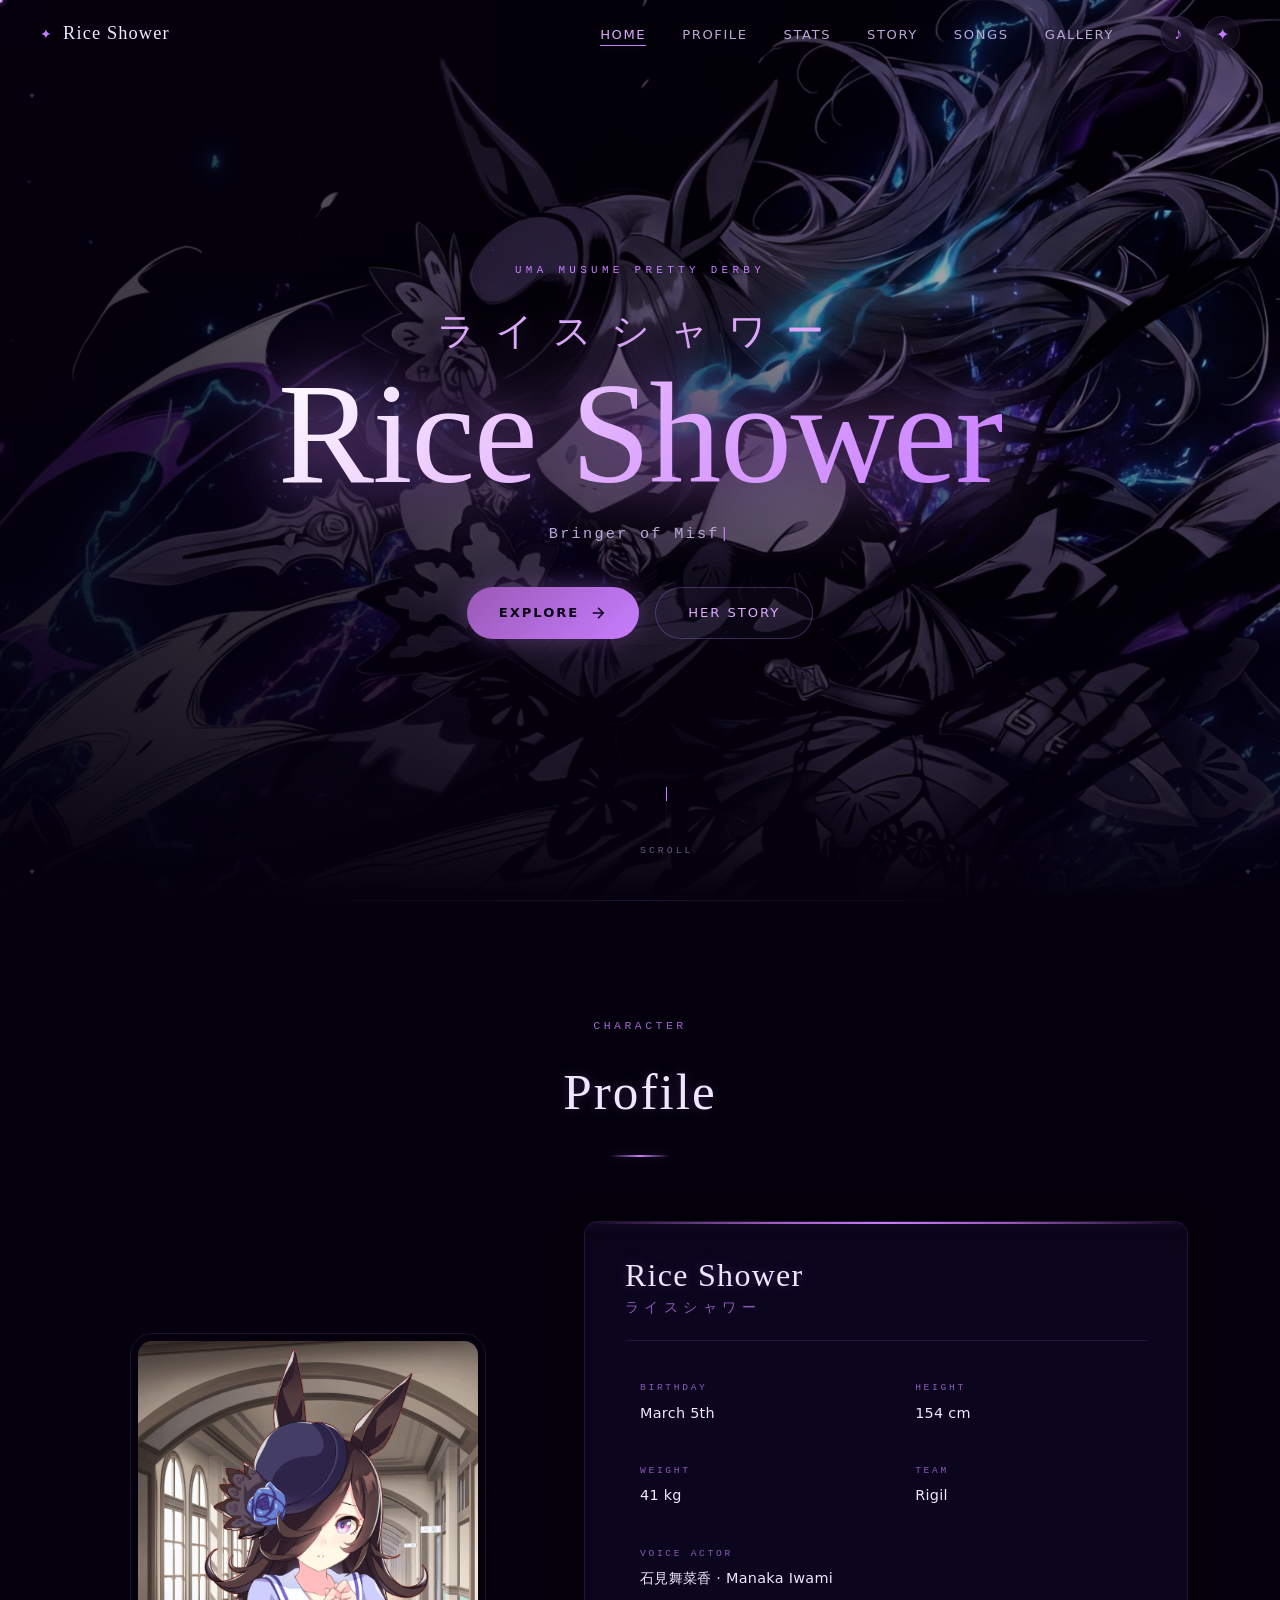
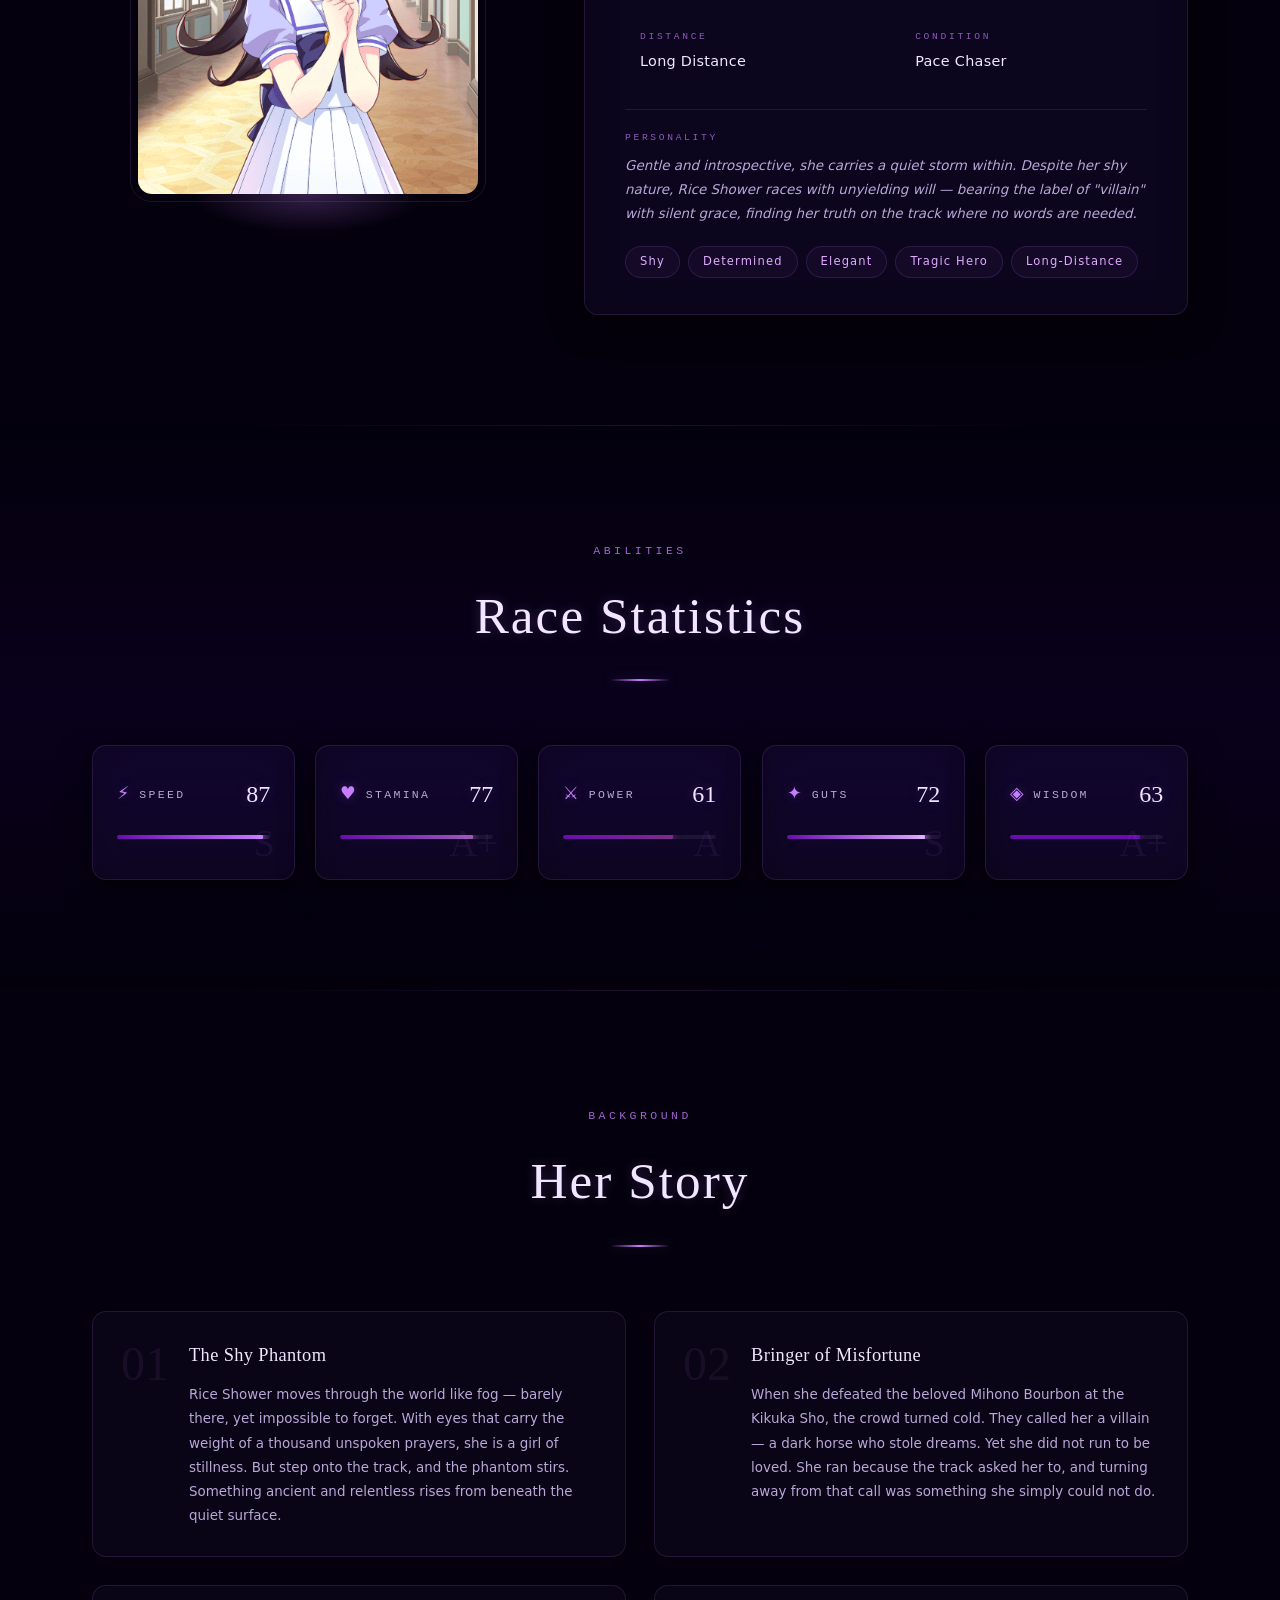
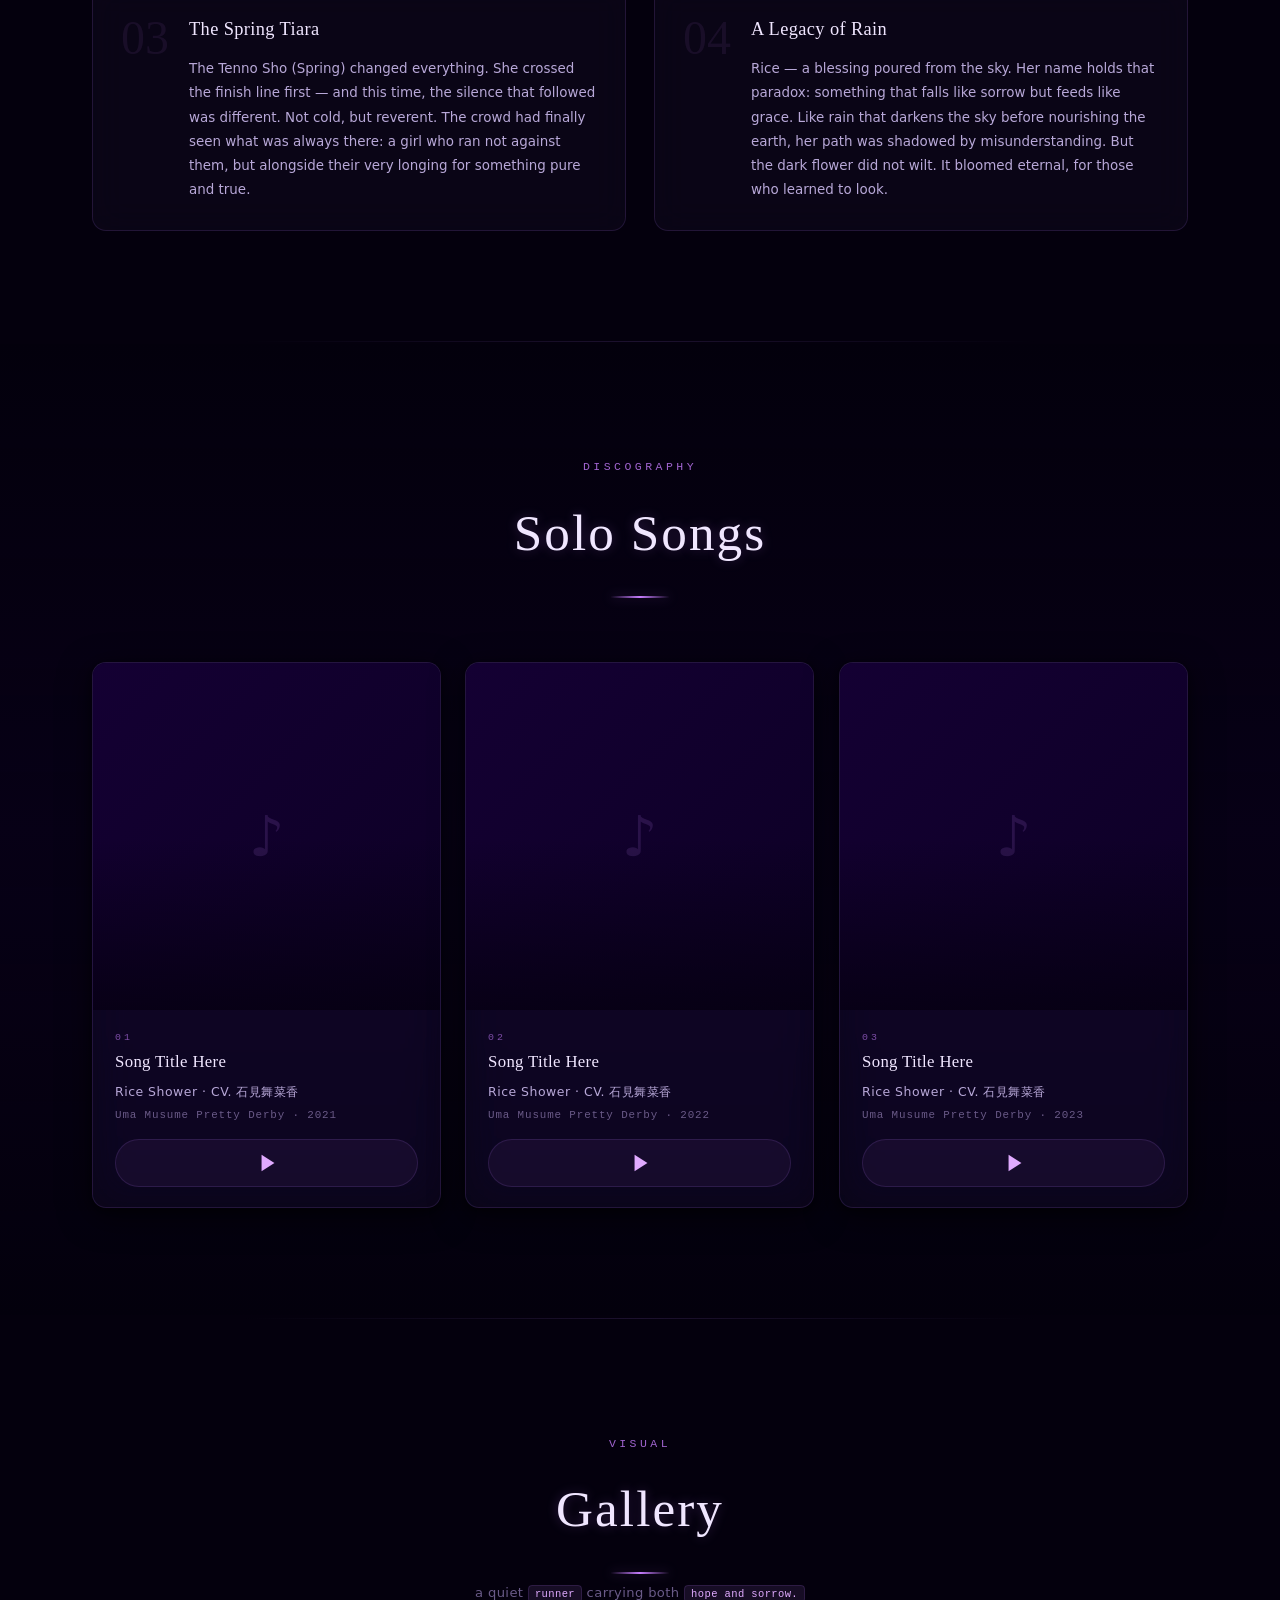
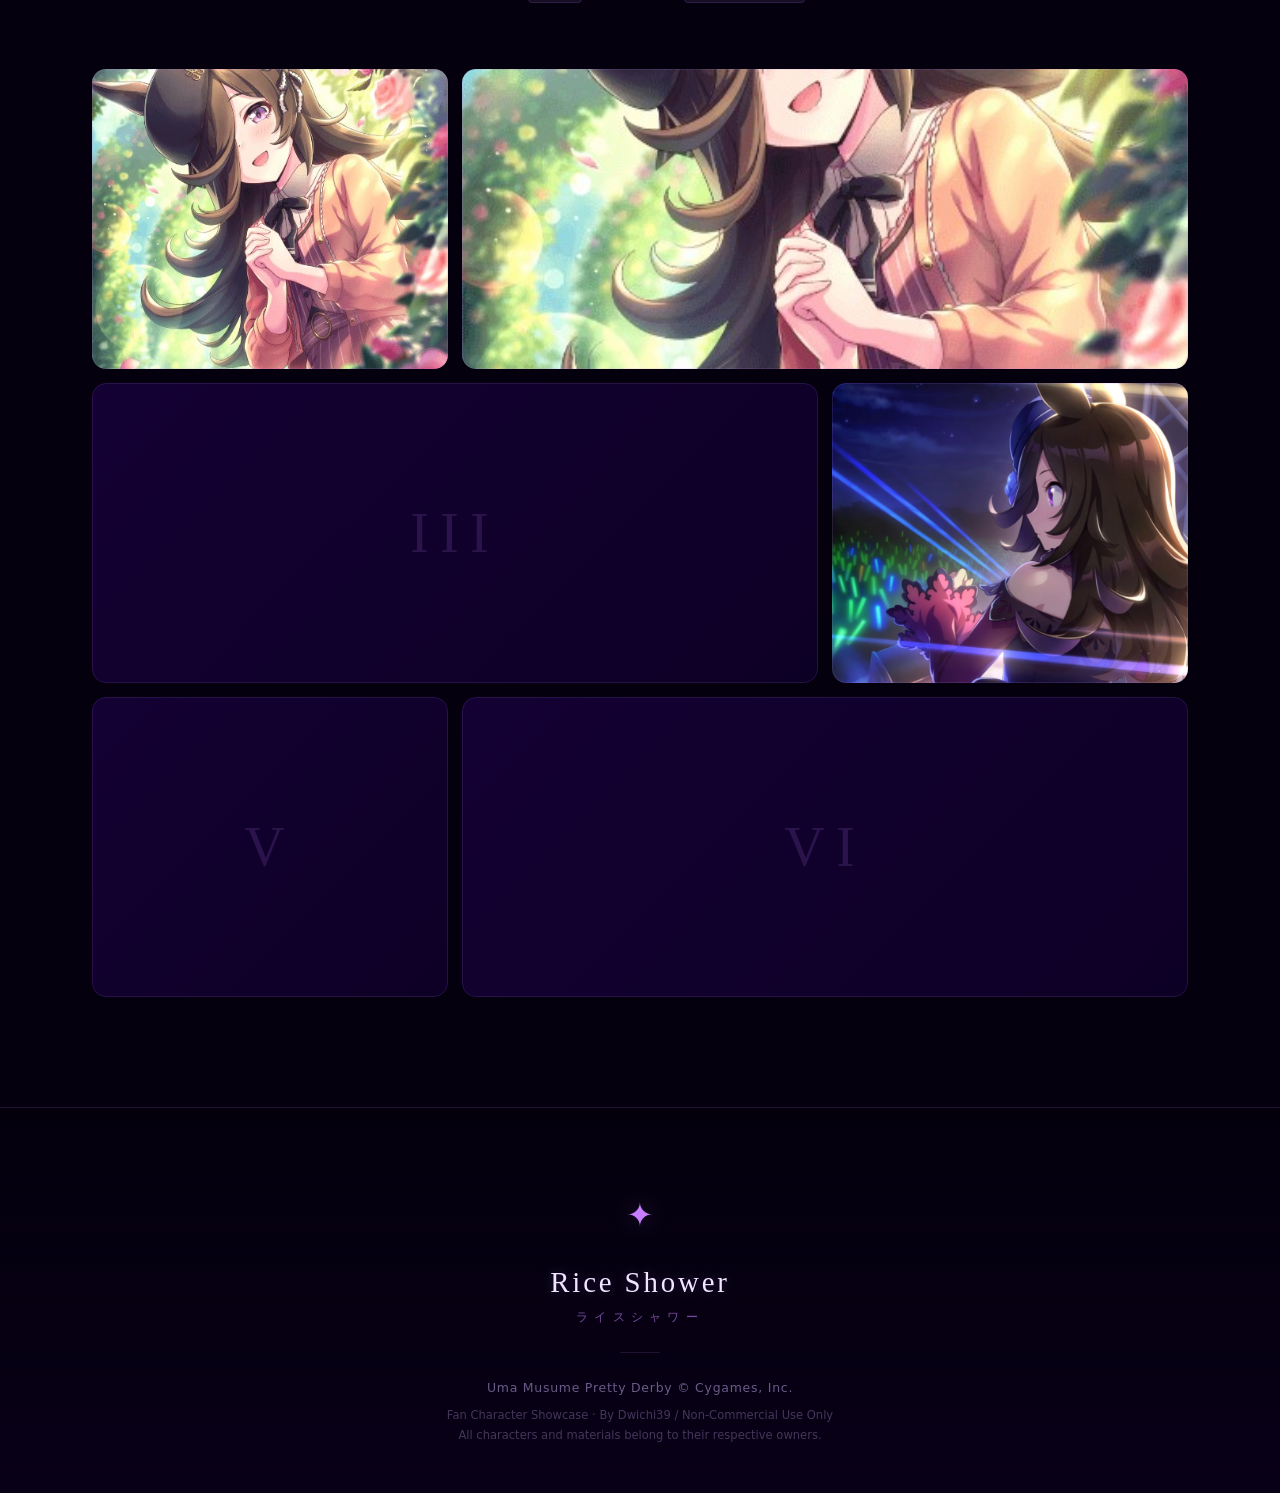
==== commit 6f76ae9b: "Add files via upload" ====
--- a/Rice Shower Showcase/index.html
+++ b/Rice Shower Showcase/index.html
@@ -9,8 +9,10 @@
 </head>
 <body>
 
-  <!-- Cursor Glow -->
+  <!-- Cursor Elements -->
   <div class="cursor-glow" id="cursorGlow"></div>
+  <div class="cursor-ring"  id="cursorRing"></div>
+  <div class="cursor-dot"   id="cursorDot"></div>
 
   <!-- Particle Canvas -->
   <canvas class="particles-canvas" id="particlesCanvas"></canvas>
@@ -110,8 +112,17 @@
         <div class="profile-portrait reveal-left">
           <div class="portrait-wrap">
             <div class="portrait-img" id="portraitImg">
-              <!-- Place /assets/images/profile.png -->
-              <div class="portrait-fallback">
+              <!-- Actual image — shown when file exists -->
+              <img
+                src="assets/images/profile.png"
+                alt="Rice Shower"
+                class="portrait-photo"
+                id="portraitPhoto"
+                onload="this.classList.add('loaded'); document.getElementById('portraitFallback').style.display='none';"
+                onerror="this.style.display='none';"
+              >
+              <!-- Fallback shown only when image is missing -->
+              <div class="portrait-fallback" id="portraitFallback">
                 <div class="silhouette-ring"></div>
                 <div class="silhouette-body">
                   <div class="sil-head"></div>
@@ -271,7 +282,8 @@
 
       <div class="story-grid">
 
-        <div class="story-block reveal" data-anim-delay="0">
+        <div class="story-block tilt-card reveal" data-anim-delay="0">
+          <div class="story-block-inner-bar"></div>
           <div class="story-num">01</div>
           <div class="story-body">
             <h3 class="story-ch">The Shy Phantom</h3>
@@ -279,7 +291,8 @@
           </div>
         </div>
 
-        <div class="story-block reveal" data-anim-delay="100">
+        <div class="story-block tilt-card reveal" data-anim-delay="100">
+          <div class="story-block-inner-bar"></div>
           <div class="story-num">02</div>
           <div class="story-body">
             <h3 class="story-ch">Bringer of Misfortune</h3>
@@ -287,7 +300,8 @@
           </div>
         </div>
 
-        <div class="story-block reveal" data-anim-delay="200">
+        <div class="story-block tilt-card reveal" data-anim-delay="200">
+          <div class="story-block-inner-bar"></div>
           <div class="story-num">03</div>
           <div class="story-body">
             <h3 class="story-ch">The Spring Tiara</h3>
@@ -295,7 +309,8 @@
           </div>
         </div>
 
-        <div class="story-block reveal" data-anim-delay="300">
+        <div class="story-block tilt-card reveal" data-anim-delay="300">
+          <div class="story-block-inner-bar"></div>
           <div class="story-num">04</div>
           <div class="story-body">
             <h3 class="story-ch">A Legacy of Rain</h3>
@@ -321,7 +336,10 @@
         <!-- Song Card 1 -->
         <div class="song-card glass-card tilt-card reveal" data-anim-delay="0">
           <div class="song-cover-wrap">
-            <div class="song-cover" style="background-image:url('assets/images/song-cover-1.jpg');">
+            <div class="song-cover">
+              <img src="assets/images/song-cover-1.jpg" alt="Song 1"
+                onload="this.classList.add('loaded'); this.parentElement.querySelector('.song-cover-ph').style.display='none';"
+                onerror="this.style.display='none';">
               <div class="song-cover-ph">♪</div>
             </div>
             <div class="song-cover-glow"></div>
@@ -340,7 +358,10 @@
         <!-- Song Card 2 -->
         <div class="song-card glass-card tilt-card reveal" data-anim-delay="120">
           <div class="song-cover-wrap">
-            <div class="song-cover" style="background-image:url('assets/images/song-cover-2.jpg');">
+            <div class="song-cover">
+              <img src="assets/images/song-cover-2.jpg" alt="Song 2"
+                onload="this.classList.add('loaded'); this.parentElement.querySelector('.song-cover-ph').style.display='none';"
+                onerror="this.style.display='none';">
               <div class="song-cover-ph">♪</div>
             </div>
             <div class="song-cover-glow"></div>
@@ -359,7 +380,10 @@
         <!-- Song Card 3 -->
         <div class="song-card glass-card tilt-card reveal" data-anim-delay="240">
           <div class="song-cover-wrap">
-            <div class="song-cover" style="background-image:url('assets/images/song-cover-3.jpg');">
+            <div class="song-cover">
+              <img src="assets/images/song-cover-3.jpg" alt="Song 3"
+                onload="this.classList.add('loaded'); this.parentElement.querySelector('.song-cover-ph').style.display='none';"
+                onerror="this.style.display='none';">
               <div class="song-cover-ph">♪</div>
             </div>
             <div class="song-cover-glow"></div>
@@ -392,42 +416,60 @@
       <div class="gallery-grid">
 
         <div class="g-item reveal" data-anim-delay="0">
-          <div class="g-img" style="background-image:url('assets/images/gallery-1.jpg');">
+          <div class="g-img">
+            <img src="assets/images/gallery-1.jpg" alt="Racing Spirit" class="g-photo"
+              onload="this.classList.add('loaded'); this.nextElementSibling.style.display='none';"
+              onerror="this.style.display='none';">
             <div class="g-placeholder"><span>I</span></div>
           </div>
           <div class="g-veil"><span>Racing Spirit</span></div>
         </div>
 
-        <div class="g-item g-tall reveal" data-anim-delay="60">
-          <div class="g-img" style="background-image:url('assets/images/gallery-2.jpg');">
+        <div class="g-item reveal" data-anim-delay="60">
+          <div class="g-img">
+            <img src="assets/images/gallery-2.jpg" alt="The Phantom" class="g-photo"
+              onload="this.classList.add('loaded'); this.nextElementSibling.style.display='none';"
+              onerror="this.style.display='none';">
             <div class="g-placeholder"><span>II</span></div>
           </div>
           <div class="g-veil"><span>The Phantom</span></div>
         </div>
 
         <div class="g-item reveal" data-anim-delay="120">
-          <div class="g-img" style="background-image:url('assets/images/gallery-3.jpg');">
+          <div class="g-img">
+            <img src="assets/images/gallery-3.jpg" alt="Quiet Storm" class="g-photo"
+              onload="this.classList.add('loaded'); this.nextElementSibling.style.display='none';"
+              onerror="this.style.display='none';">
             <div class="g-placeholder"><span>III</span></div>
           </div>
           <div class="g-veil"><span>Quiet Storm</span></div>
         </div>
 
-        <div class="g-item g-wide reveal" data-anim-delay="180">
-          <div class="g-img" style="background-image:url('assets/images/gallery-4.jpg');">
+        <div class="g-item reveal" data-anim-delay="180">
+          <div class="g-img">
+            <img src="assets/images/gallery-4.jpg" alt="Night Race" class="g-photo"
+              onload="this.classList.add('loaded'); this.nextElementSibling.style.display='none';"
+              onerror="this.style.display='none';">
             <div class="g-placeholder"><span>IV</span></div>
           </div>
           <div class="g-veil"><span>Night Race</span></div>
         </div>
 
         <div class="g-item reveal" data-anim-delay="240">
-          <div class="g-img" style="background-image:url('assets/images/gallery-5.jpg');">
+          <div class="g-img">
+            <img src="assets/images/gallery-5.jpg" alt="Under the Rain" class="g-photo"
+              onload="this.classList.add('loaded'); this.nextElementSibling.style.display='none';"
+              onerror="this.style.display='none';">
             <div class="g-placeholder"><span>V</span></div>
           </div>
           <div class="g-veil"><span>Under the Rain</span></div>
         </div>
 
         <div class="g-item reveal" data-anim-delay="300">
-          <div class="g-img" style="background-image:url('assets/images/gallery-6.jpg');">
+          <div class="g-img">
+            <img src="assets/images/gallery-6.jpg" alt="The Dark Horse" class="g-photo"
+              onload="this.classList.add('loaded'); this.nextElementSibling.style.display='none';"
+              onerror="this.style.display='none';">
             <div class="g-placeholder"><span>VI</span></div>
           </div>
           <div class="g-veil"><span>The Dark Horse</span></div>
--- a/Rice Shower Showcase/css/style.css
+++ b/Rice Shower Showcase/css/style.css
@@ -103,21 +103,83 @@
 }
 ::-webkit-scrollbar-thumb:hover { background: var(--acc-dim); }
 
-/* ─── Cursor Glow ────────────────────────────────────────── */
+/* ─── Custom Cursor ──────────────────────────────────────── */
+/* Hide default cursor everywhere */
+*, *::before, *::after { cursor: none !important; }
+
+/* Outer glow (large, follows with lag) */
 .cursor-glow {
   position: fixed;
-  width: 320px;
-  height: 320px;
+  width: 300px;
+  height: 300px;
   border-radius: 50%;
-  background: radial-gradient(circle, rgba(199,125,255,0.12) 0%, transparent 70%);
+  background: radial-gradient(circle, rgba(199,125,255,0.10) 0%, transparent 68%);
   pointer-events: none;
   transform: translate(-50%, -50%);
-  transition: left 0.08s var(--ease), top 0.08s var(--ease);
+  z-index: 9997;
+  mix-blend-mode: screen;
+  will-change: left, top;
+}
+body.night-bloom .cursor-glow {
+  background: radial-gradient(circle, rgba(255,0,204,0.14) 0%, rgba(0,255,255,0.05) 50%, transparent 70%);
+}
+
+/* Cursor ring (medium, follows with slight lag) */
+.cursor-ring {
+  position: fixed;
+  width: 32px;
+  height: 32px;
+  border-radius: 50%;
+  border: 1.5px solid rgba(199,125,255,0.65);
+  pointer-events: none;
+  transform: translate(-50%, -50%);
+  z-index: 9998;
+  transition: width 0.25s var(--ease),
+              height 0.25s var(--ease),
+              border-color 0.25s,
+              opacity 0.25s;
+  will-change: left, top;
+  box-shadow: 0 0 8px rgba(199,125,255,0.25), inset 0 0 8px rgba(199,125,255,0.05);
+}
+body.night-bloom .cursor-ring {
+  border-color: rgba(255,0,204,0.7);
+  box-shadow: 0 0 10px rgba(255,0,204,0.3), inset 0 0 8px rgba(0,255,255,0.05);
+}
+.cursor-ring.hovering {
+  width: 48px;
+  height: 48px;
+  border-color: var(--acc);
+  box-shadow: var(--glow-sm);
+}
+
+/* Cursor dot (small, snappy — sits dead center) */
+.cursor-dot {
+  position: fixed;
+  width: 5px;
+  height: 5px;
+  border-radius: 50%;
+  background: var(--acc-bright);
+  pointer-events: none;
+  transform: translate(-50%, -50%);
   z-index: 9999;
-  mix-blend-mode: screen;
-}
-body.night-bloom .cursor-glow {
-  background: radial-gradient(circle, rgba(255,0,204,0.18) 0%, rgba(0,255,255,0.06) 50%, transparent 70%);
+  box-shadow: 0 0 6px var(--acc), 0 0 12px rgba(199,125,255,0.4);
+  transition: width 0.2s, height 0.2s, opacity 0.2s;
+  will-change: left, top;
+}
+body.night-bloom .cursor-dot {
+  background: #ff66ee;
+  box-shadow: 0 0 8px #ff00cc, 0 0 16px rgba(0,255,255,0.3);
+}
+.cursor-dot.hovering {
+  width: 7px;
+  height: 7px;
+  opacity: 0.7;
+}
+
+/* Click flash */
+.cursor-dot.clicking {
+  transform: translate(-50%, -50%) scale(0.5);
+  opacity: 0.5;
 }
 
 /* ─── Particle Canvas ────────────────────────────────────── */
@@ -632,9 +694,23 @@
   aspect-ratio: 3/4;
   border-radius: var(--r);
   overflow: hidden;
-  background:
-    url('../assets/images/profile.png') center/cover no-repeat,
-    linear-gradient(160deg, var(--bg-surface) 0%, var(--bg-mid) 100%);
+  background: linear-gradient(160deg, var(--bg-surface) 0%, var(--bg-mid) 100%);
+}
+
+/* Actual photo via img tag */
+.portrait-photo {
+  position: absolute;
+  inset: 0;
+  width: 100%;
+  height: 100%;
+  object-fit: cover;
+  object-position: center top;
+  opacity: 0;
+  transition: opacity 0.5s var(--ease);
+  z-index: 2;
+}
+.portrait-photo.loaded {
+  opacity: 1;
 }
 
 .portrait-fallback {
@@ -975,38 +1051,93 @@
   background: var(--glass);
   border: 1px solid var(--glass-bd);
   border-radius: var(--r);
-  transition: border-color 0.3s, box-shadow 0.3s;
   position: relative;
   overflow: hidden;
-}
+  backdrop-filter: blur(16px);
+  transition:
+    border-color 0.35s var(--ease),
+    box-shadow   0.35s var(--ease),
+    transform    0.35s var(--ease),
+    background   0.35s var(--ease);
+  will-change: transform;
+}
+
+/* Top shimmer line */
 .story-block::before {
   content: '';
   position: absolute;
   top: 0; left: 0; right: 0;
-  height: 1px;
-  background: linear-gradient(90deg, var(--acc), transparent);
+  height: 1.5px;
+  background: linear-gradient(90deg, transparent, var(--acc), var(--acc-bright), transparent);
   transform: scaleX(0);
   transform-origin: left;
-  transition: transform 0.4s var(--ease);
-}
+  transition: transform 0.45s var(--ease);
+  box-shadow: var(--glow-sm);
+}
+
+/* Shimmer sweep */
+.story-block::after {
+  content: '';
+  position: absolute;
+  inset: 0;
+  background: linear-gradient(
+    105deg,
+    transparent 30%,
+    rgba(199,125,255,0.05) 50%,
+    transparent 70%
+  );
+  transform: translateX(-100%);
+  transition: transform 0s;
+  pointer-events: none;
+}
+
 .story-block:hover {
-  border-color: var(--glass-bd-hov);
-  box-shadow: var(--glow-sm);
-}
-.story-block:hover::before { transform: scaleX(1); }
+  background: rgba(180,120,255,0.07);
+  border-color: rgba(199,125,255,0.32);
+  box-shadow:
+    0 8px 40px rgba(0,0,0,0.5),
+    0 0 24px rgba(199,125,255,0.14),
+    0 0 60px rgba(199,125,255,0.06),
+    inset 0 0 20px rgba(199,125,255,0.03);
+  transform: translateY(-4px);
+}
+.story-block:hover::before {
+  transform: scaleX(1);
+}
+.story-block:hover::after {
+  transform: translateX(100%);
+  transition: transform 0.65s var(--ease);
+}
+
+/* Left accent bar on hover */
+.story-block-inner-bar {
+  position: absolute;
+  left: 0; top: 15%; bottom: 15%;
+  width: 2px;
+  background: linear-gradient(180deg, transparent, var(--acc), transparent);
+  opacity: 0;
+  transition: opacity 0.35s var(--ease);
+  border-radius: 1px;
+}
+.story-block:hover .story-block-inner-bar { opacity: 1; }
 
 .story-num {
   font-family: var(--f-display);
   font-size: 3rem;
   font-weight: 400;
-  color: rgba(199,125,255,0.10);
+  color: rgba(199,125,255,0.08);
   line-height: 1;
   flex-shrink: 0;
-  transition: color 0.3s;
-}
-.story-block:hover .story-num { color: rgba(199,125,255,0.22); }
+  transition: color 0.35s var(--ease), text-shadow 0.35s;
+  user-select: none;
+}
+.story-block:hover .story-num {
+  color: rgba(199,125,255,0.28);
+  text-shadow: var(--glow-sm);
+}
 
 .story-body { flex: 1; }
+
 .story-ch {
   font-family: var(--f-display);
   font-size: 1.15rem;
@@ -1014,12 +1145,20 @@
   color: var(--text-1);
   margin-bottom: 12px;
   letter-spacing: 0.02em;
-}
+  transition: color 0.3s, text-shadow 0.3s;
+}
+.story-block:hover .story-ch {
+  color: var(--acc-bright);
+  text-shadow: var(--glow-sm);
+}
+
 .story-p {
   font-size: 0.84rem;
   color: var(--text-2);
   line-height: 1.8;
-}
+  transition: color 0.3s;
+}
+.story-block:hover .story-p { color: var(--text-1); }
 
 /* ─── GALLERY ────────────────────────────────────────────── */
 .gallery-hint {
@@ -1032,35 +1171,63 @@
 .gallery-grid {
   display: grid;
   grid-template-columns: repeat(3, 1fr);
-  grid-auto-rows: 280px;
+  grid-template-rows: repeat(3, 300px);
   gap: 14px;
 }
+
+/*
+  Layout:
+  [ 1 ][ 2  ·  2 ]
+  [ 3  ·  3 ][ 4 ]
+  [ 5 ][ 6  ·  6 ]
+*/
+.g-item:nth-child(1) { grid-column: 1;     grid-row: 1; }
+.g-item:nth-child(2) { grid-column: 2 / 4; grid-row: 1; }
+.g-item:nth-child(3) { grid-column: 1 / 3; grid-row: 2; }
+.g-item:nth-child(4) { grid-column: 3;     grid-row: 2; }
+.g-item:nth-child(5) { grid-column: 1;     grid-row: 3; }
+.g-item:nth-child(6) { grid-column: 2 / 4; grid-row: 3; }
 
 .g-item {
   position: relative;
   border-radius: var(--r);
   overflow: hidden;
   cursor: none;
-  /* No forced aspect-ratio — grid-auto-rows controls height */
-}
-.g-item.g-tall {
-  grid-row: span 2;
-}
-.g-item.g-wide {
-  grid-column: span 2;
+  /* No aspect-ratio — grid rows control height */
+}
+
+/* Remove old g-tall / g-wide classes — no longer needed */
+.g-item.g-tall, .g-item.g-wide { all: revert; }
+.g-item.g-tall, .g-item.g-wide {
+  position: relative;
+  border-radius: var(--r);
+  overflow: hidden;
+  cursor: none;
 }
 
 .g-img {
   position: absolute;
   inset: 0;
-  background-size: cover;
-  background-position: center;
-  background-repeat: no-repeat;
-  background-color: var(--bg-surface);
-  transition: transform 0.55s var(--ease);
-}
-
-/* Elegant placeholder for missing images */
+  overflow: hidden;
+}
+
+/* Actual img tag — hidden until loaded */
+.g-photo {
+  position: absolute;
+  inset: 0;
+  width: 100%;
+  height: 100%;
+  object-fit: cover;
+  object-position: center;
+  opacity: 0;
+  transition: opacity 0.45s var(--ease), transform 0.55s var(--ease);
+  z-index: 1;
+  display: block;
+}
+.g-photo.loaded { opacity: 1; }
+.g-item:hover .g-photo { transform: scale(1.06); }
+
+/* Elegant placeholder */
 .g-placeholder {
   position: absolute;
   inset: 0;
@@ -1070,8 +1237,9 @@
   background: linear-gradient(135deg, var(--bg-surface) 0%, var(--bg-mid) 100%);
   transition: background 0.3s;
 }
-/* Fade out placeholder when bg-image is present */
-.g-img:not([style*="gallery"]) .g-placeholder { opacity: 1; }
+.g-item:hover .g-placeholder {
+  background: linear-gradient(135deg, #1a0040 0%, #0d0025 100%);
+}
 
 .g-placeholder span {
   font-family: var(--f-display);
@@ -1092,7 +1260,7 @@
   padding: 20px;
   opacity: 0;
   transition: opacity 0.35s var(--ease);
-  z-index: 1;
+  z-index: 2;
 }
 .g-veil span {
   font-family: var(--f-display);
@@ -1102,13 +1270,9 @@
   text-shadow: var(--glow-sm);
 }
 
-.g-item:hover .g-img { transform: scale(1.06); }
 .g-item:hover .g-veil { opacity: 1; }
-.g-item:hover .g-placeholder {
-  background: linear-gradient(135deg, #1a0040 0%, #0d0025 100%);
-}
-
-/* Subtle frame */
+
+/* Border frame */
 .g-item::after {
   content: '';
   position: absolute;
@@ -1117,9 +1281,37 @@
   border: 1px solid var(--glass-bd);
   pointer-events: none;
   transition: border-color 0.3s;
-  z-index: 2;
-}
-.g-item:hover::after { border-color: rgba(199,125,255,0.28); }
+  z-index: 3;
+}
+.g-item:hover::after { border-color: rgba(199,125,255,0.30); }
+
+/* Responsive */
+@media (max-width: 900px) {
+  .gallery-grid {
+    grid-template-columns: repeat(2, 1fr);
+    grid-template-rows: repeat(4, 240px);
+  }
+  .g-item:nth-child(1) { grid-column: 1;     grid-row: 1; }
+  .g-item:nth-child(2) { grid-column: 2;     grid-row: 1; }
+  .g-item:nth-child(3) { grid-column: 1 / 3; grid-row: 2; }
+  .g-item:nth-child(4) { grid-column: 1;     grid-row: 3; }
+  .g-item:nth-child(5) { grid-column: 2;     grid-row: 3; }
+  .g-item:nth-child(6) { grid-column: 1 / 3; grid-row: 4; }
+}
+
+@media (max-width: 540px) {
+  .gallery-grid {
+    grid-template-columns: 1fr;
+    grid-template-rows: repeat(6, 260px);
+  }
+  .g-item:nth-child(n) { grid-column: 1; }
+  .g-item:nth-child(1) { grid-row: 1; }
+  .g-item:nth-child(2) { grid-row: 2; }
+  .g-item:nth-child(3) { grid-row: 3; }
+  .g-item:nth-child(4) { grid-row: 4; }
+  .g-item:nth-child(5) { grid-row: 5; }
+  .g-item:nth-child(6) { grid-row: 6; }
+}
 
 /* ─── SONGS ──────────────────────────────────────────────── */
 .songs-section {
@@ -1156,12 +1348,24 @@
 .song-cover {
   position: absolute;
   inset: 0;
-  background-size: cover;
-  background-position: center;
   background-color: var(--bg-surface);
-  transition: transform 0.5s var(--ease);
-}
-.song-card:hover .song-cover { transform: scale(1.04); }
+  overflow: hidden;
+}
+
+.song-cover img {
+  position: absolute;
+  inset: 0;
+  width: 100%;
+  height: 100%;
+  object-fit: cover;
+  object-position: center;
+  opacity: 0;
+  transition: opacity 0.4s var(--ease), transform 0.5s var(--ease);
+  z-index: 1;
+  display: block;
+}
+.song-cover img.loaded { opacity: 1; }
+.song-card:hover .song-cover img { transform: scale(1.04); }
 
 .song-cover-ph {
   position: absolute;
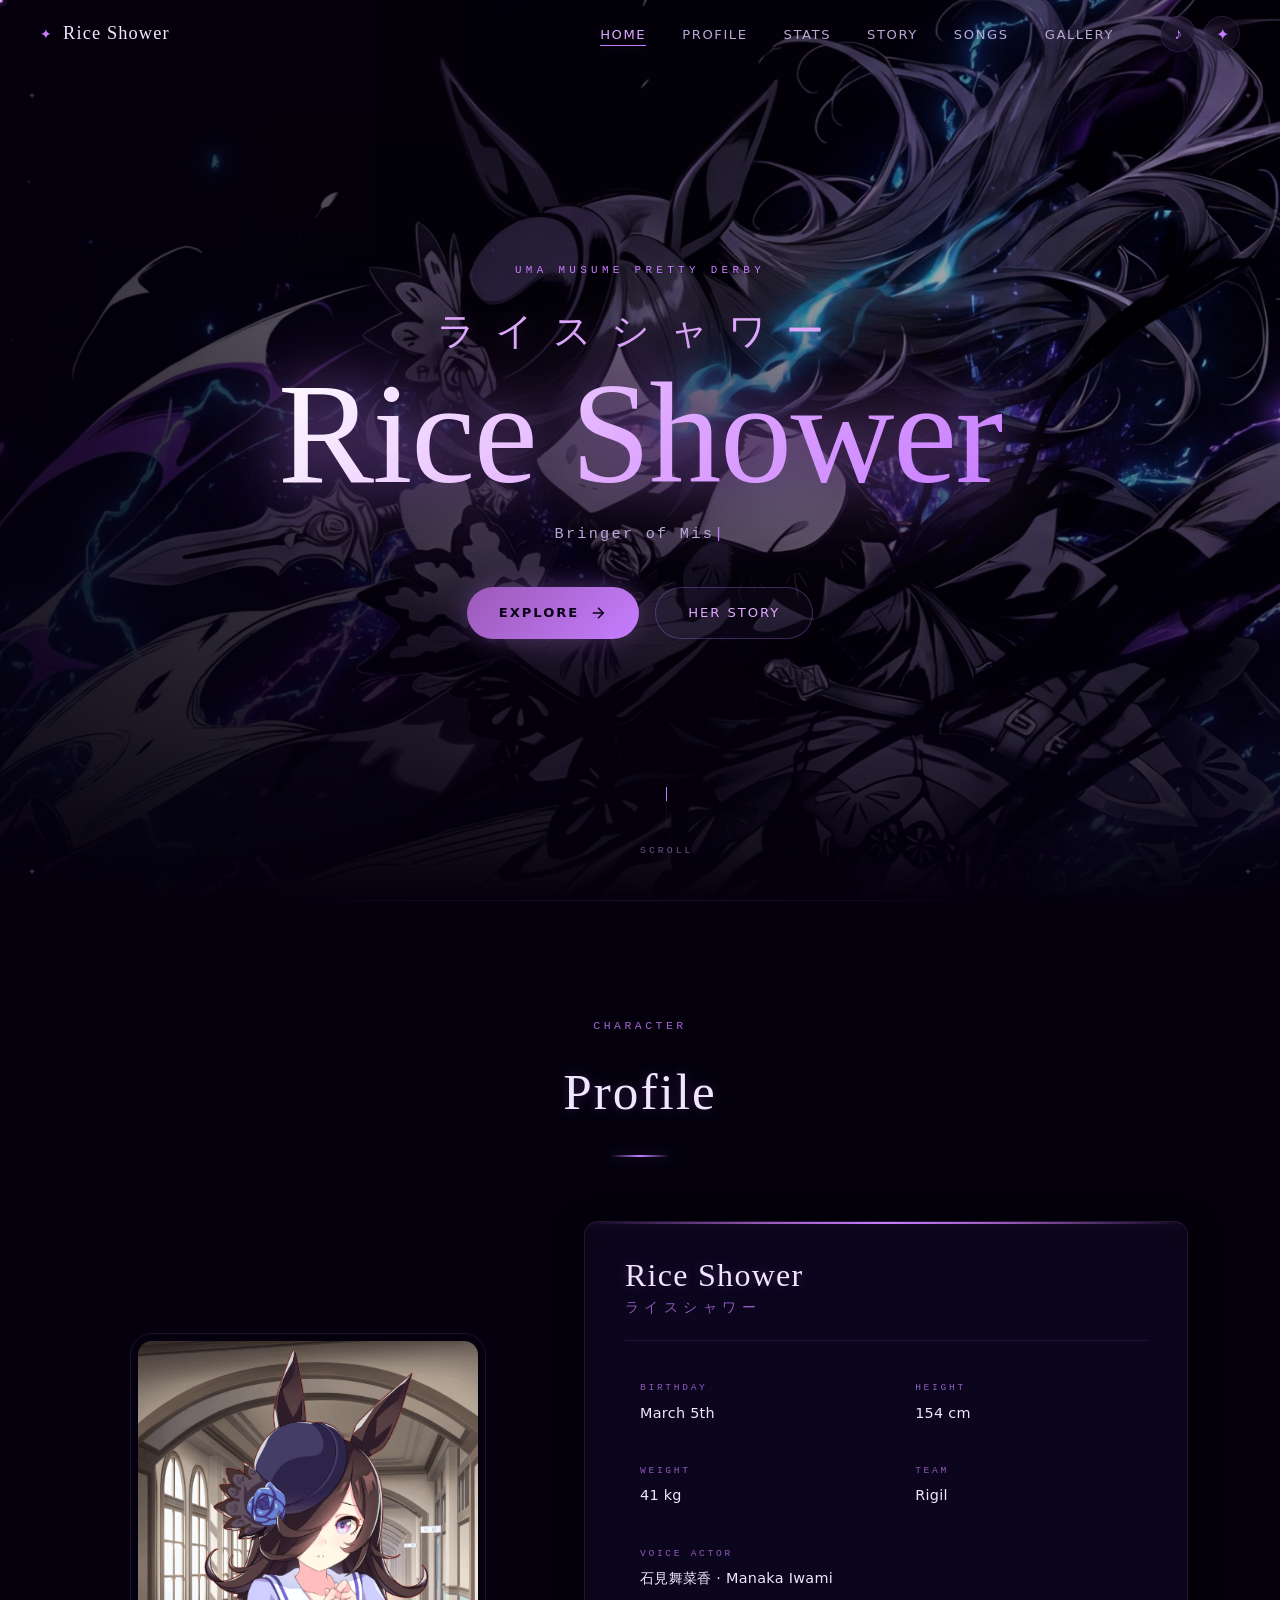
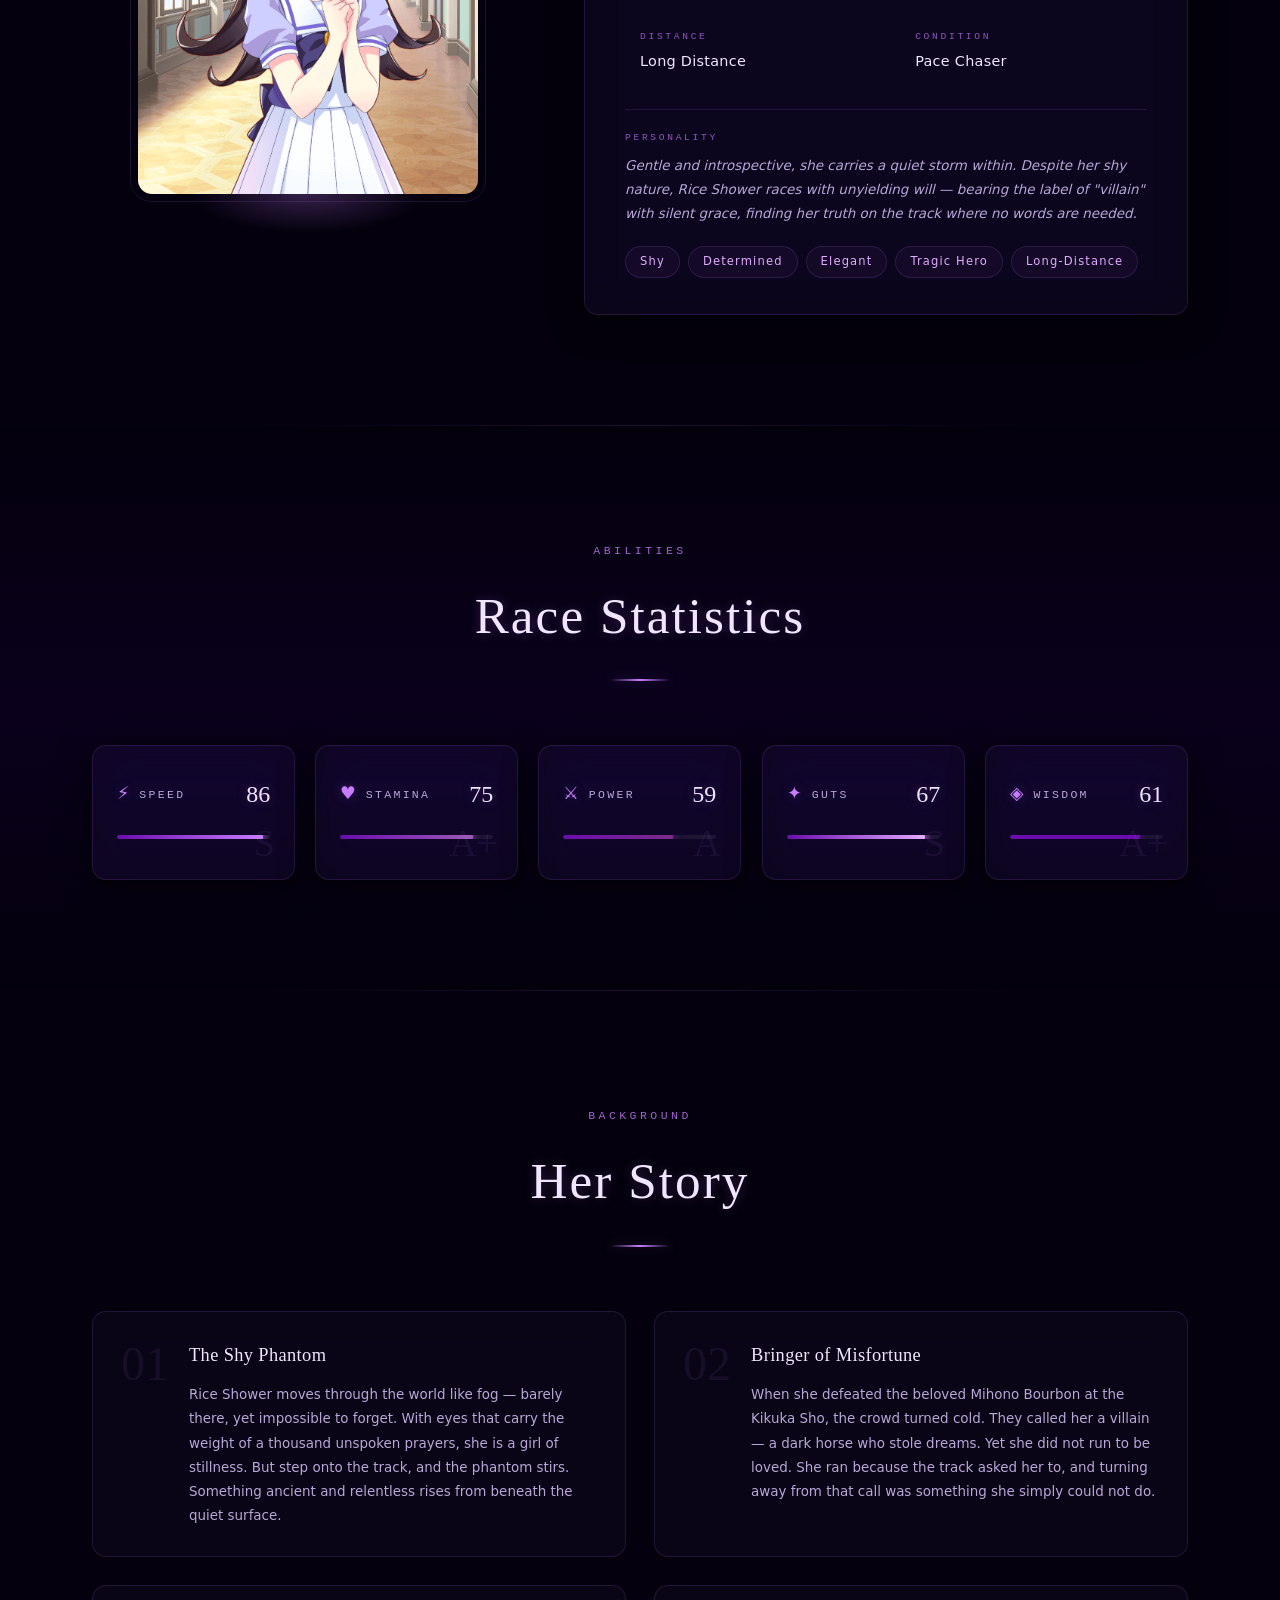
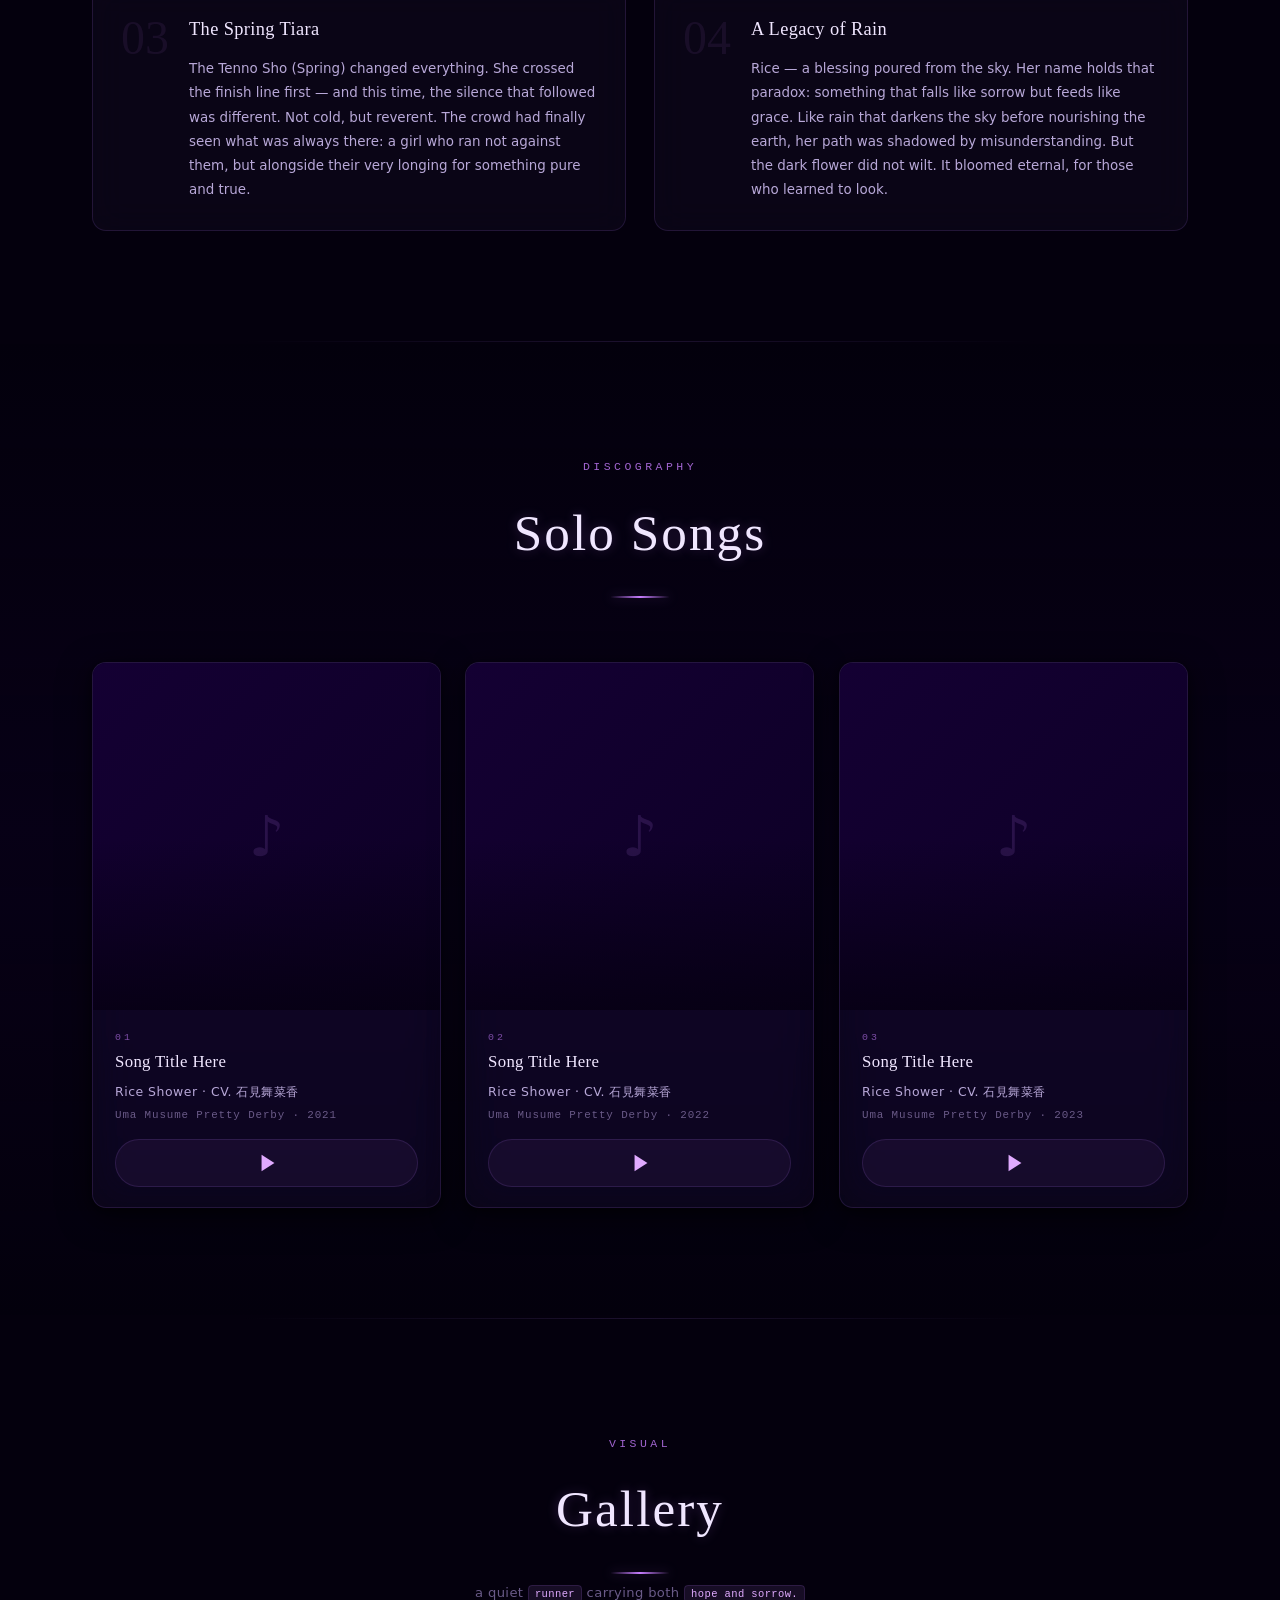
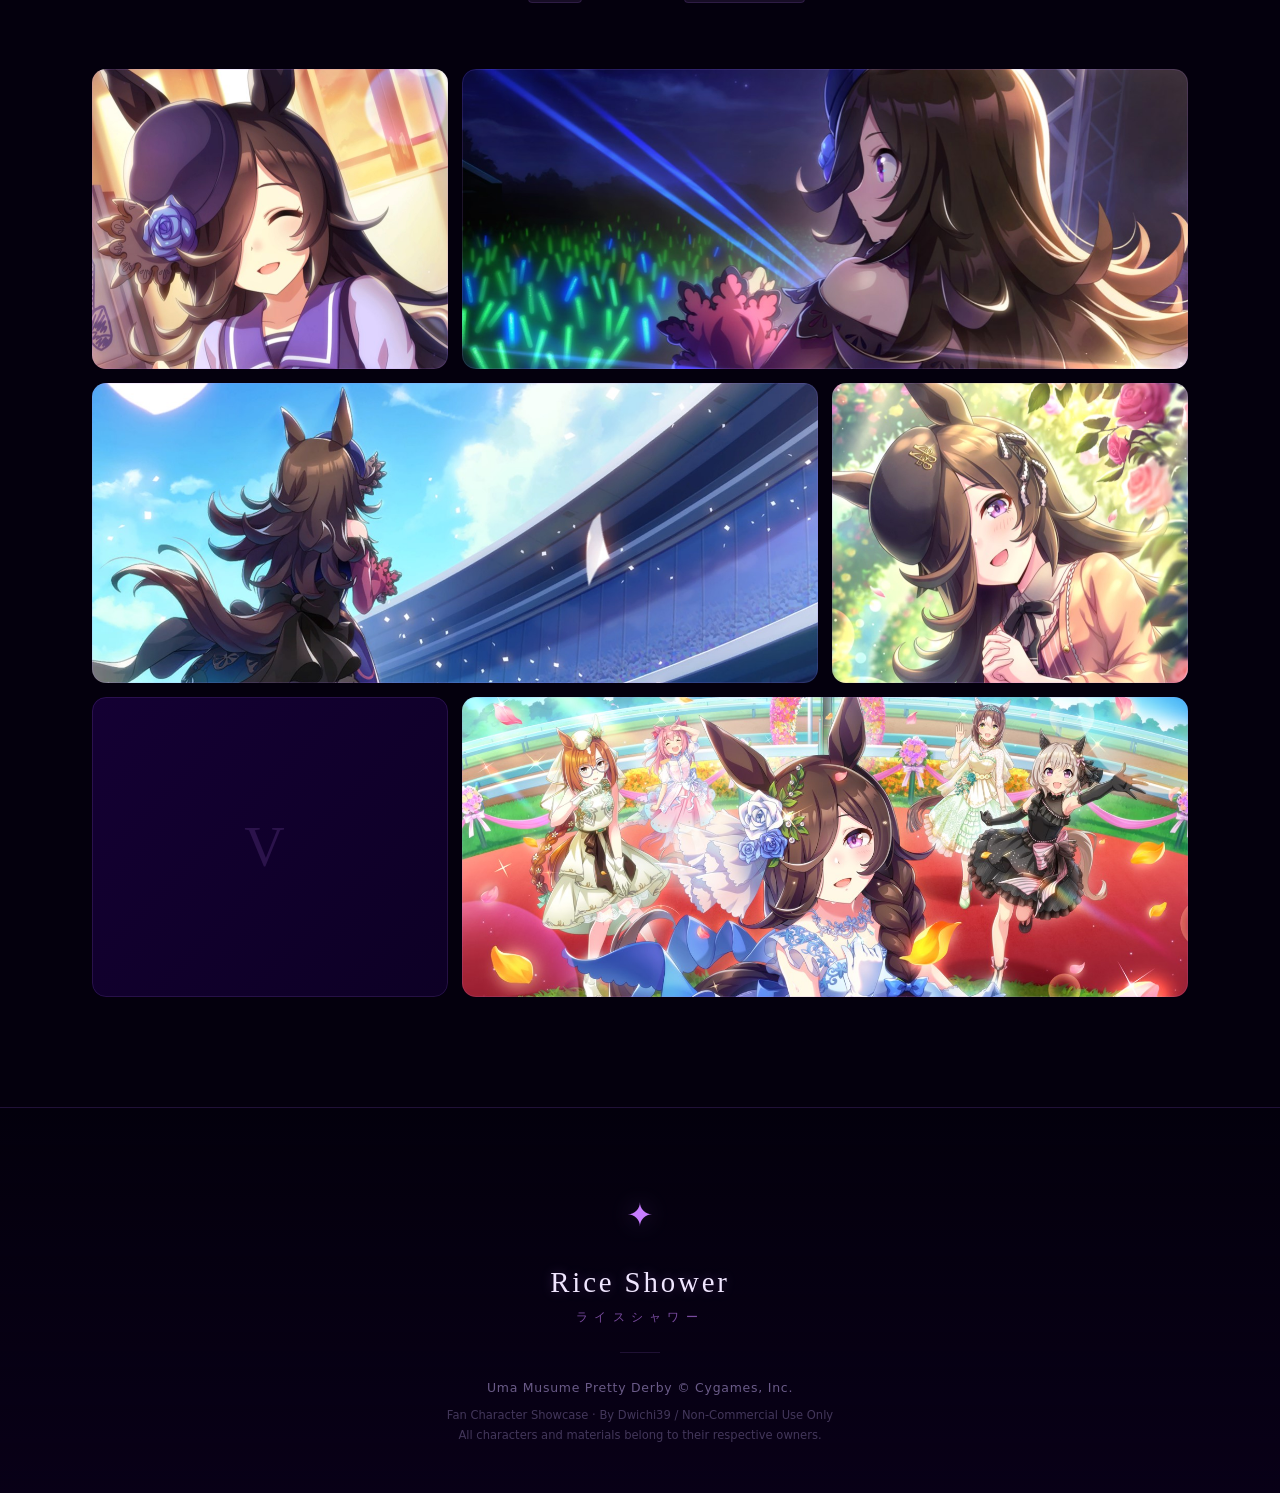
==== commit 9f4063f5: "Add files via upload" ====
--- a/Rice Shower Showcase/index.html
+++ b/Rice Shower Showcase/index.html
@@ -118,8 +118,8 @@
                 alt="Rice Shower"
                 class="portrait-photo"
                 id="portraitPhoto"
-                onload="this.classList.add('loaded'); document.getElementById('portraitFallback').style.display='none';"
-                onerror="this.style.display='none';"
+                
+                
               >
               <!-- Fallback shown only when image is missing -->
               <div class="portrait-fallback" id="portraitFallback">
@@ -338,8 +338,8 @@
           <div class="song-cover-wrap">
             <div class="song-cover">
               <img src="assets/images/song-cover-1.jpg" alt="Song 1"
-                onload="this.classList.add('loaded'); this.parentElement.querySelector('.song-cover-ph').style.display='none';"
-                onerror="this.style.display='none';">
+                
+                >
               <div class="song-cover-ph">♪</div>
             </div>
             <div class="song-cover-glow"></div>
@@ -360,8 +360,8 @@
           <div class="song-cover-wrap">
             <div class="song-cover">
               <img src="assets/images/song-cover-2.jpg" alt="Song 2"
-                onload="this.classList.add('loaded'); this.parentElement.querySelector('.song-cover-ph').style.display='none';"
-                onerror="this.style.display='none';">
+                
+                >
               <div class="song-cover-ph">♪</div>
             </div>
             <div class="song-cover-glow"></div>
@@ -382,8 +382,8 @@
           <div class="song-cover-wrap">
             <div class="song-cover">
               <img src="assets/images/song-cover-3.jpg" alt="Song 3"
-                onload="this.classList.add('loaded'); this.parentElement.querySelector('.song-cover-ph').style.display='none';"
-                onerror="this.style.display='none';">
+                
+                >
               <div class="song-cover-ph">♪</div>
             </div>
             <div class="song-cover-glow"></div>
@@ -418,8 +418,8 @@
         <div class="g-item reveal" data-anim-delay="0">
           <div class="g-img">
             <img src="assets/images/gallery-1.jpg" alt="Racing Spirit" class="g-photo"
-              onload="this.classList.add('loaded'); this.nextElementSibling.style.display='none';"
-              onerror="this.style.display='none';">
+              
+              >
             <div class="g-placeholder"><span>I</span></div>
           </div>
           <div class="g-veil"><span>Racing Spirit</span></div>
@@ -428,8 +428,8 @@
         <div class="g-item reveal" data-anim-delay="60">
           <div class="g-img">
             <img src="assets/images/gallery-2.jpg" alt="The Phantom" class="g-photo"
-              onload="this.classList.add('loaded'); this.nextElementSibling.style.display='none';"
-              onerror="this.style.display='none';">
+              
+              >
             <div class="g-placeholder"><span>II</span></div>
           </div>
           <div class="g-veil"><span>The Phantom</span></div>
@@ -438,8 +438,8 @@
         <div class="g-item reveal" data-anim-delay="120">
           <div class="g-img">
             <img src="assets/images/gallery-3.jpg" alt="Quiet Storm" class="g-photo"
-              onload="this.classList.add('loaded'); this.nextElementSibling.style.display='none';"
-              onerror="this.style.display='none';">
+              
+              >
             <div class="g-placeholder"><span>III</span></div>
           </div>
           <div class="g-veil"><span>Quiet Storm</span></div>
@@ -448,8 +448,8 @@
         <div class="g-item reveal" data-anim-delay="180">
           <div class="g-img">
             <img src="assets/images/gallery-4.jpg" alt="Night Race" class="g-photo"
-              onload="this.classList.add('loaded'); this.nextElementSibling.style.display='none';"
-              onerror="this.style.display='none';">
+              
+              >
             <div class="g-placeholder"><span>IV</span></div>
           </div>
           <div class="g-veil"><span>Night Race</span></div>
@@ -458,8 +458,8 @@
         <div class="g-item reveal" data-anim-delay="240">
           <div class="g-img">
             <img src="assets/images/gallery-5.jpg" alt="Under the Rain" class="g-photo"
-              onload="this.classList.add('loaded'); this.nextElementSibling.style.display='none';"
-              onerror="this.style.display='none';">
+              
+              >
             <div class="g-placeholder"><span>V</span></div>
           </div>
           <div class="g-veil"><span>Under the Rain</span></div>
@@ -468,8 +468,8 @@
         <div class="g-item reveal" data-anim-delay="300">
           <div class="g-img">
             <img src="assets/images/gallery-6.jpg" alt="The Dark Horse" class="g-photo"
-              onload="this.classList.add('loaded'); this.nextElementSibling.style.display='none';"
-              onerror="this.style.display='none';">
+              
+              >
             <div class="g-placeholder"><span>VI</span></div>
           </div>
           <div class="g-veil"><span>The Dark Horse</span></div>
--- a/Rice Shower Showcase/css/style.css
+++ b/Rice Shower Showcase/css/style.css
@@ -1236,6 +1236,7 @@
   justify-content: center;
   background: linear-gradient(135deg, var(--bg-surface) 0%, var(--bg-mid) 100%);
   transition: background 0.3s;
+  z-index: 0;  /* always behind g-photo (z-index:1) */
 }
 .g-item:hover .g-placeholder {
   background: linear-gradient(135deg, #1a0040 0%, #0d0025 100%);
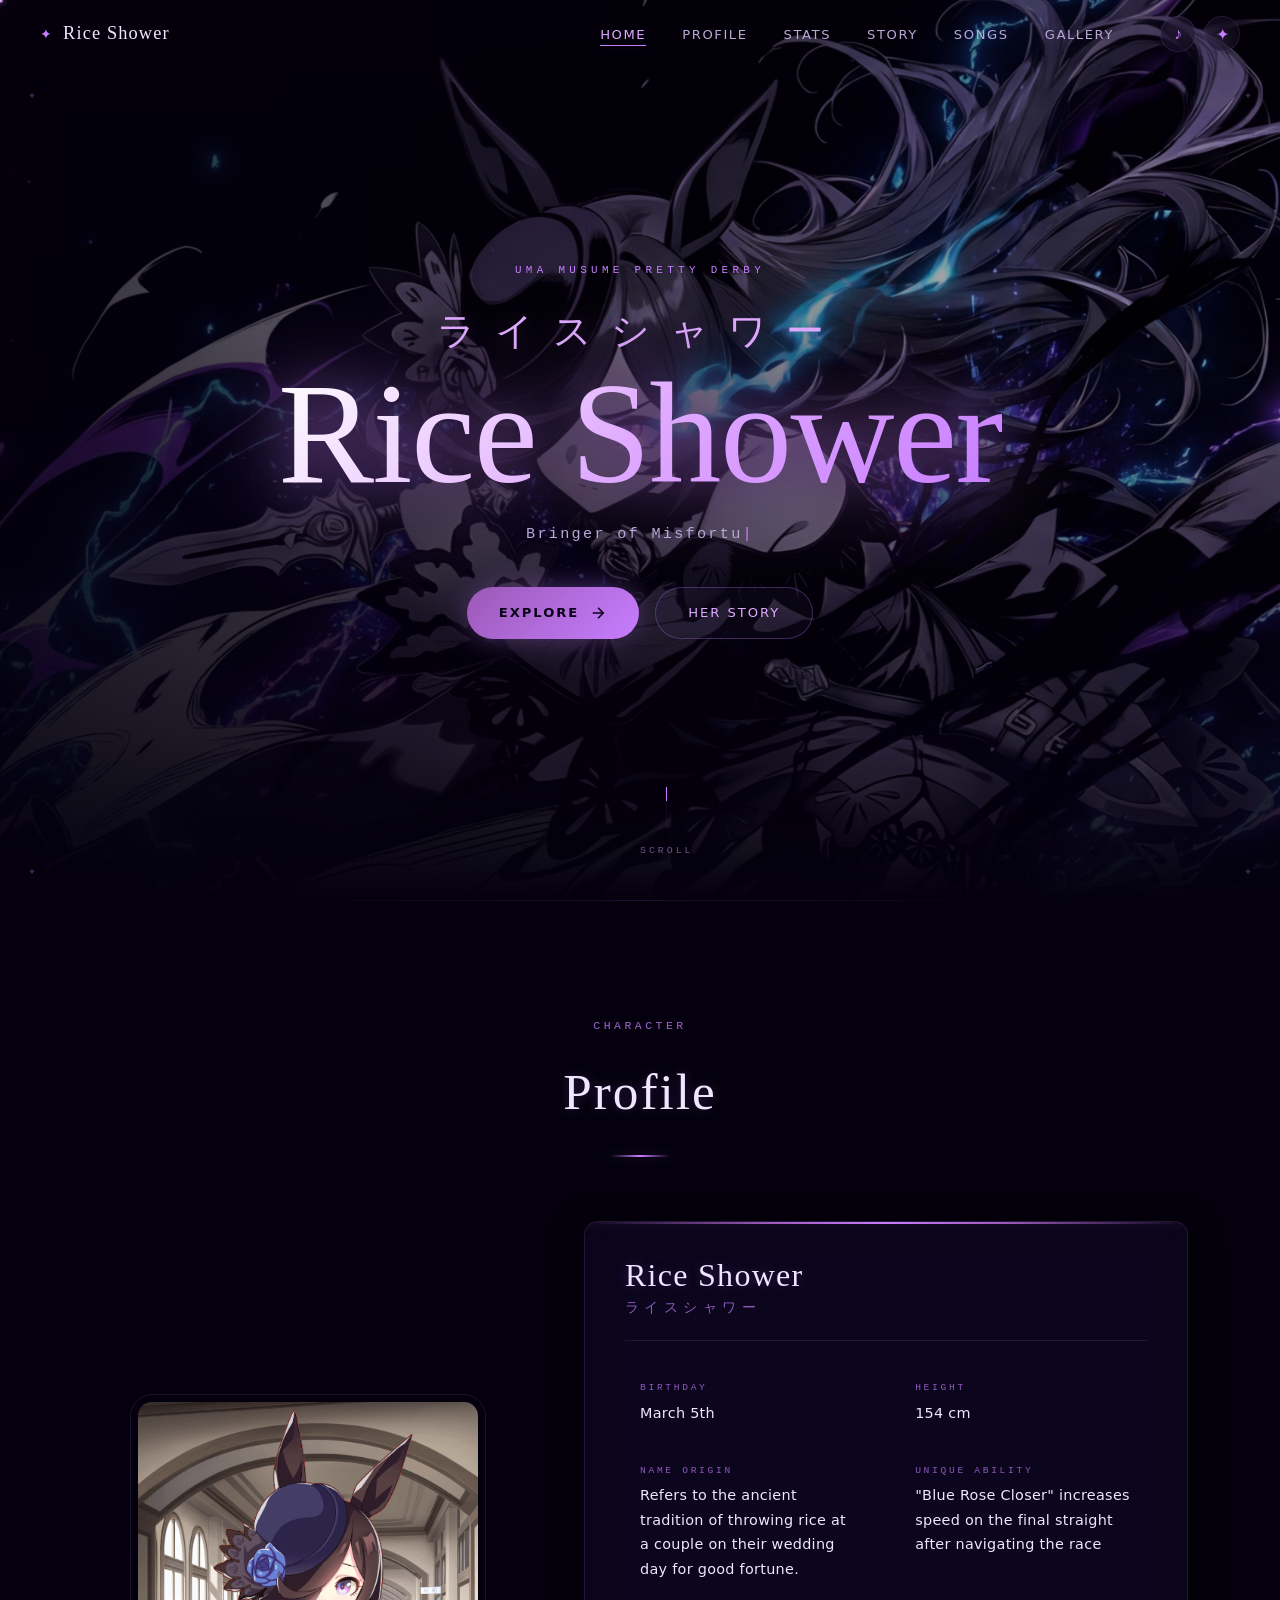
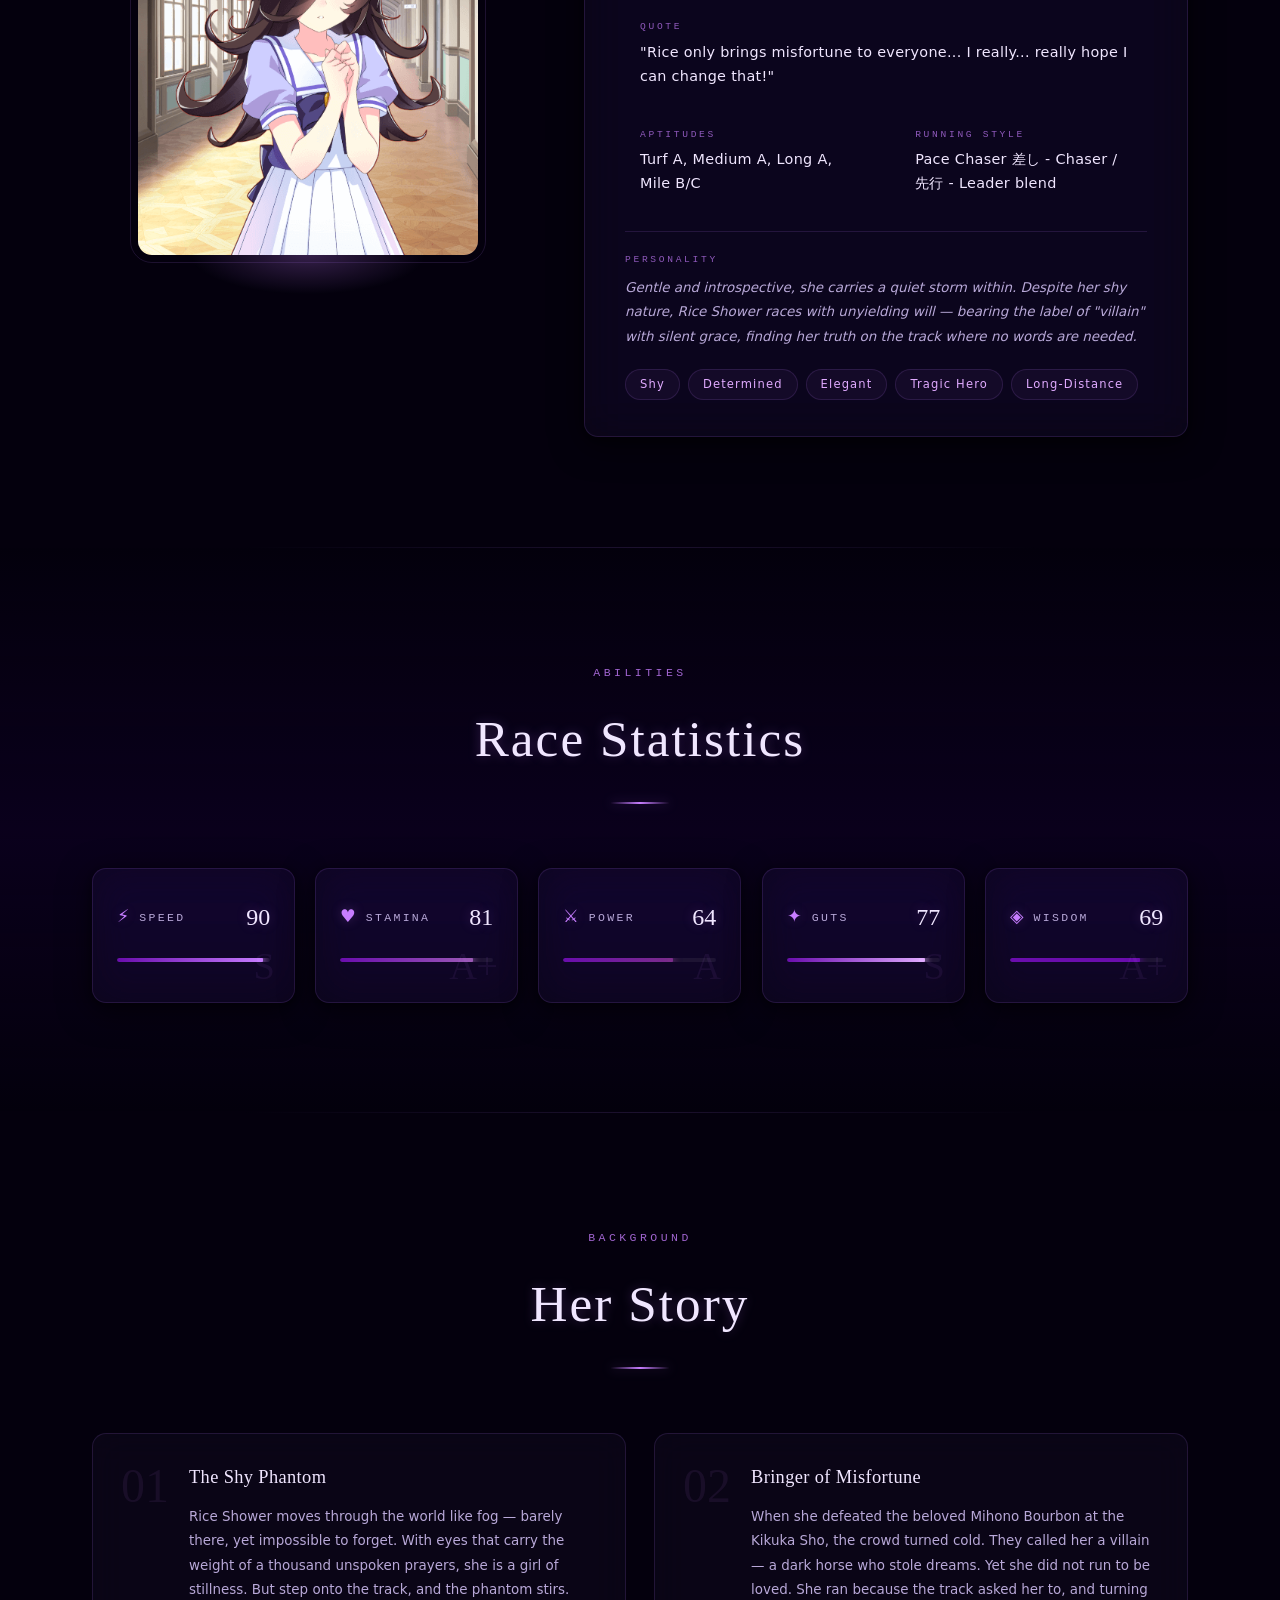
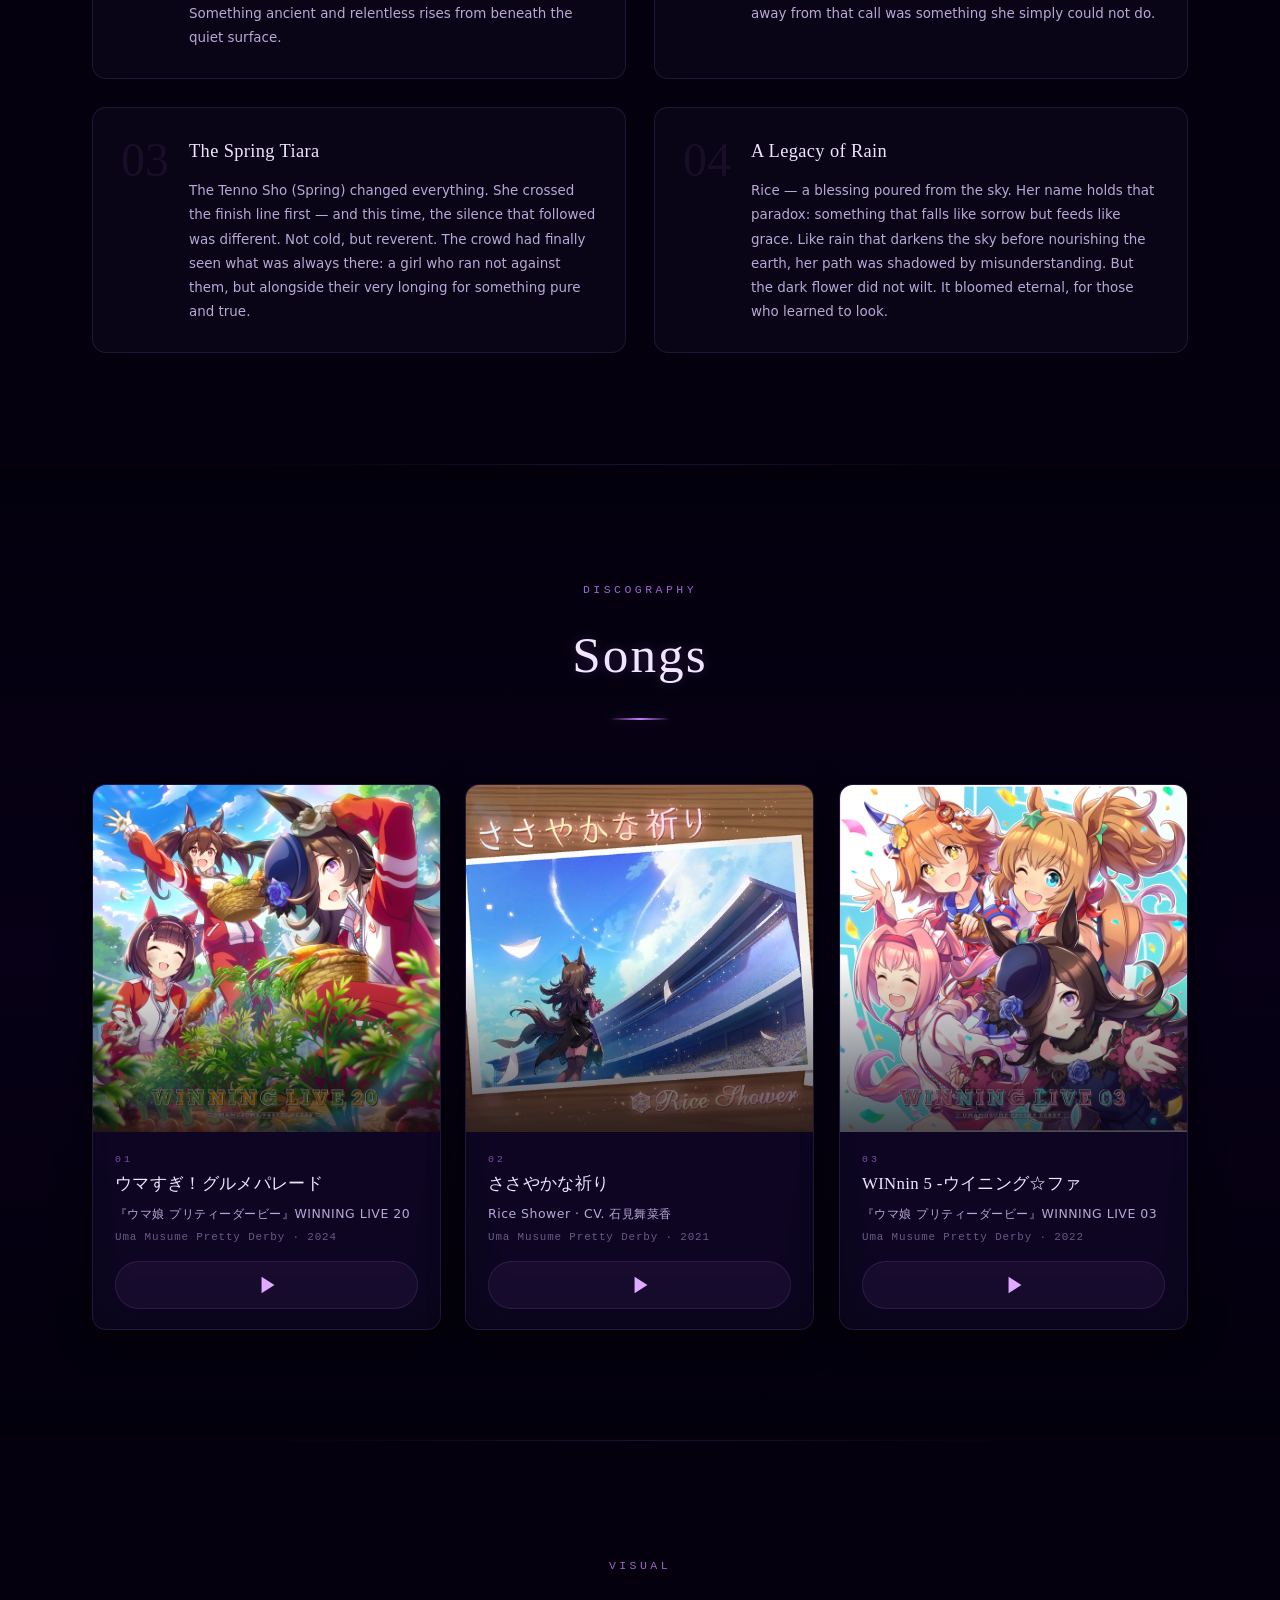
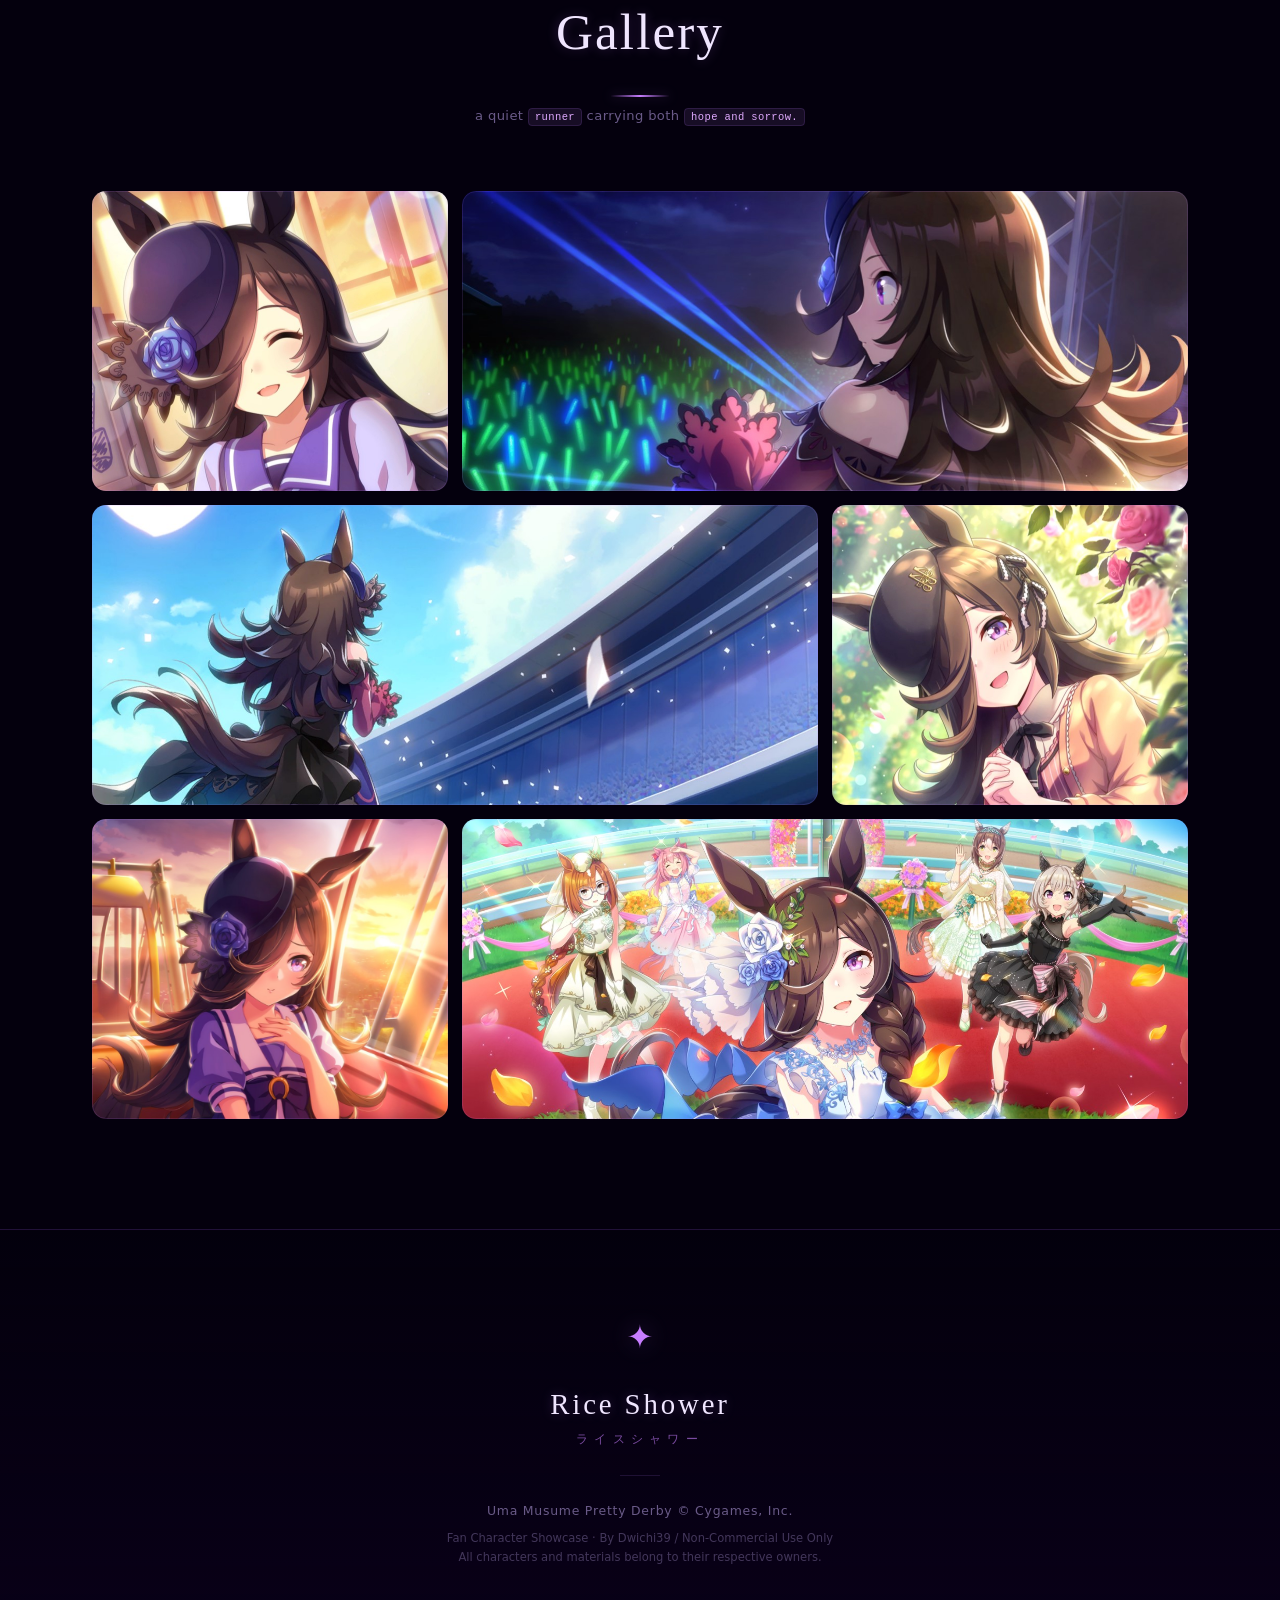
==== commit 709fff3c: "Add files via upload" ====
--- a/Rice Shower Showcase/index.html
+++ b/Rice Shower Showcase/index.html
@@ -157,24 +157,24 @@
                 <span class="p-val">154 cm</span>
               </div>
               <div class="p-cell">
-                <span class="p-label">Weight</span>
-                <span class="p-val">41 kg</span>
+                <span class="p-label">Name Origin</span>
+                <span class="p-val">Refers to the ancient tradition of throwing rice at a couple on their wedding day for good fortune.</span>
               </div>
               <div class="p-cell">
-                <span class="p-label">Team</span>
-                <span class="p-val">Rigil</span>
+                <span class="p-label">Unique Ability</span>
+                <span class="p-val">"Blue Rose Closer" increases speed on the final straight after navigating the race</span>
               </div>
               <div class="p-cell p-cell-wide">
-                <span class="p-label">Voice Actor</span>
-                <span class="p-val">石見舞菜香 · Manaka Iwami</span>
+                <span class="p-label">QUOTE</span>
+                <span class="p-val">"Rice only brings misfortune to everyone... I really... really hope I can change that!"</span>
               </div>
               <div class="p-cell">
-                <span class="p-label">Distance</span>
-                <span class="p-val">Long Distance</span>
+                <span class="p-label">Aptitudes</span>
+                <span class="p-val">Turf A, Medium A, Long A, Mile B/C</span>
               </div>
               <div class="p-cell">
-                <span class="p-label">Condition</span>
-                <span class="p-val">Pace Chaser</span>
+                <span class="p-label">Running Style</span>
+                <span class="p-val">Pace Chaser 差し - Chaser / 先行 - Leader blend    </span>
               </div>
             </div>
 
@@ -327,7 +327,7 @@
     <div class="container">
       <div class="sec-header reveal">
         <span class="sec-eyebrow">Discography</span>
-        <h2 class="sec-title">Solo Songs</h2>
+        <h2 class="sec-title">Songs</h2>
         <div class="sec-rule"></div>
       </div>
 
@@ -346,9 +346,9 @@
           </div>
           <div class="song-body">
             <span class="song-num">01</span>
-            <h3 class="song-title">Song Title Here</h3>
-            <p class="song-artist">Rice Shower · CV. 石見舞菜香</p>
-            <p class="song-meta">Uma Musume Pretty Derby · 2021</p>
+            <h3 class="song-title">ウマすぎ！グルメパレード</h3>
+            <p class="song-artist">『ウマ娘 プリティーダービー』WINNING LIVE 20</p>
+            <p class="song-meta">Uma Musume Pretty Derby · 2024</p>
           </div>
           <a href="player.html?track=1" class="song-play-btn" title="Play">
             <svg width="22" height="22" viewBox="0 0 24 24" fill="currentColor"><polygon points="5,3 19,12 5,21"/></svg>
@@ -368,9 +368,9 @@
           </div>
           <div class="song-body">
             <span class="song-num">02</span>
-            <h3 class="song-title">Song Title Here</h3>
+            <h3 class="song-title">ささやかな祈り</h3>
             <p class="song-artist">Rice Shower · CV. 石見舞菜香</p>
-            <p class="song-meta">Uma Musume Pretty Derby · 2022</p>
+            <p class="song-meta">Uma Musume Pretty Derby · 2021</p>
           </div>
           <a href="player.html?track=2" class="song-play-btn" title="Play">
             <svg width="22" height="22" viewBox="0 0 24 24" fill="currentColor"><polygon points="5,3 19,12 5,21"/></svg>
@@ -390,9 +390,10 @@
           </div>
           <div class="song-body">
             <span class="song-num">03</span>
-            <h3 class="song-title">Song Title Here</h3>
-            <p class="song-artist">Rice Shower · CV. 石見舞菜香</p>
-            <p class="song-meta">Uma Musume Pretty Derby · 2023</p>
+            <h3 class="song-title">WINnin 5 -ウイニング☆ファ</h3>
+            <p class="song-artist">『ウマ娘 プリティーダービー』WINNING LIVE 03
+</p>
+            <p class="song-meta">Uma Musume Pretty Derby · 2022</p>
           </div>
           <a href="player.html?track=3" class="song-play-btn" title="Play">
             <svg width="22" height="22" viewBox="0 0 24 24" fill="currentColor"><polygon points="5,3 19,12 5,21"/></svg>
@@ -417,62 +418,62 @@
 
         <div class="g-item reveal" data-anim-delay="0">
           <div class="g-img">
-            <img src="assets/images/gallery-1.jpg" alt="Racing Spirit" class="g-photo"
+            <img src="assets/images/gallery-1.jpg" alt="The Black Assasin" class="g-photo"
               
               >
             <div class="g-placeholder"><span>I</span></div>
           </div>
-          <div class="g-veil"><span>Racing Spirit</span></div>
+          <div class="g-veil"><span>The Black Assasin</span></div>
         </div>
 
         <div class="g-item reveal" data-anim-delay="60">
           <div class="g-img">
-            <img src="assets/images/gallery-2.jpg" alt="The Phantom" class="g-photo"
+            <img src="assets/images/gallery-2.jpg" alt="A heel or a hero?" class="g-photo"
               
               >
             <div class="g-placeholder"><span>II</span></div>
           </div>
-          <div class="g-veil"><span>The Phantom</span></div>
+          <div class="g-veil"><span>A heel or a hero?</span></div>
         </div>
 
         <div class="g-item reveal" data-anim-delay="120">
           <div class="g-img">
-            <img src="assets/images/gallery-3.jpg" alt="Quiet Storm" class="g-photo"
+            <img src="assets/images/gallery-3.jpg" alt="Showered In Joy" class="g-photo"
               
               >
             <div class="g-placeholder"><span>III</span></div>
           </div>
-          <div class="g-veil"><span>Quiet Storm</span></div>
+          <div class="g-veil"><span>Showered In Joy</span></div>
         </div>
 
         <div class="g-item reveal" data-anim-delay="180">
           <div class="g-img">
-            <img src="assets/images/gallery-4.jpg" alt="Night Race" class="g-photo"
+            <img src="assets/images/gallery-4.jpg" alt="Happiness Just around the Bend" class="g-photo"
               
               >
             <div class="g-placeholder"><span>IV</span></div>
           </div>
-          <div class="g-veil"><span>Night Race</span></div>
+          <div class="g-veil"><span>Happiness Just around the Bend</span></div>
         </div>
 
         <div class="g-item reveal" data-anim-delay="240">
           <div class="g-img">
-            <img src="assets/images/gallery-5.jpg" alt="Under the Rain" class="g-photo"
+            <img src="assets/images/gallery-5.jpg" alt="A nightmare or a miracle?" class="g-photo"
               
               >
             <div class="g-placeholder"><span>V</span></div>
           </div>
-          <div class="g-veil"><span>Under the Rain</span></div>
+          <div class="g-veil"><span>A nightmare or a miracle?</span></div>
         </div>
 
         <div class="g-item reveal" data-anim-delay="300">
           <div class="g-img">
-            <img src="assets/images/gallery-6.jpg" alt="The Dark Horse" class="g-photo"
+            <img src="assets/images/gallery-6.jpg" alt="Day I Dreamed Of" class="g-photo"
               
               >
             <div class="g-placeholder"><span>VI</span></div>
           </div>
-          <div class="g-veil"><span>The Dark Horse</span></div>
+          <div class="g-veil"><span>Day I Dreamed Of</span></div>
         </div>
 
       </div>
